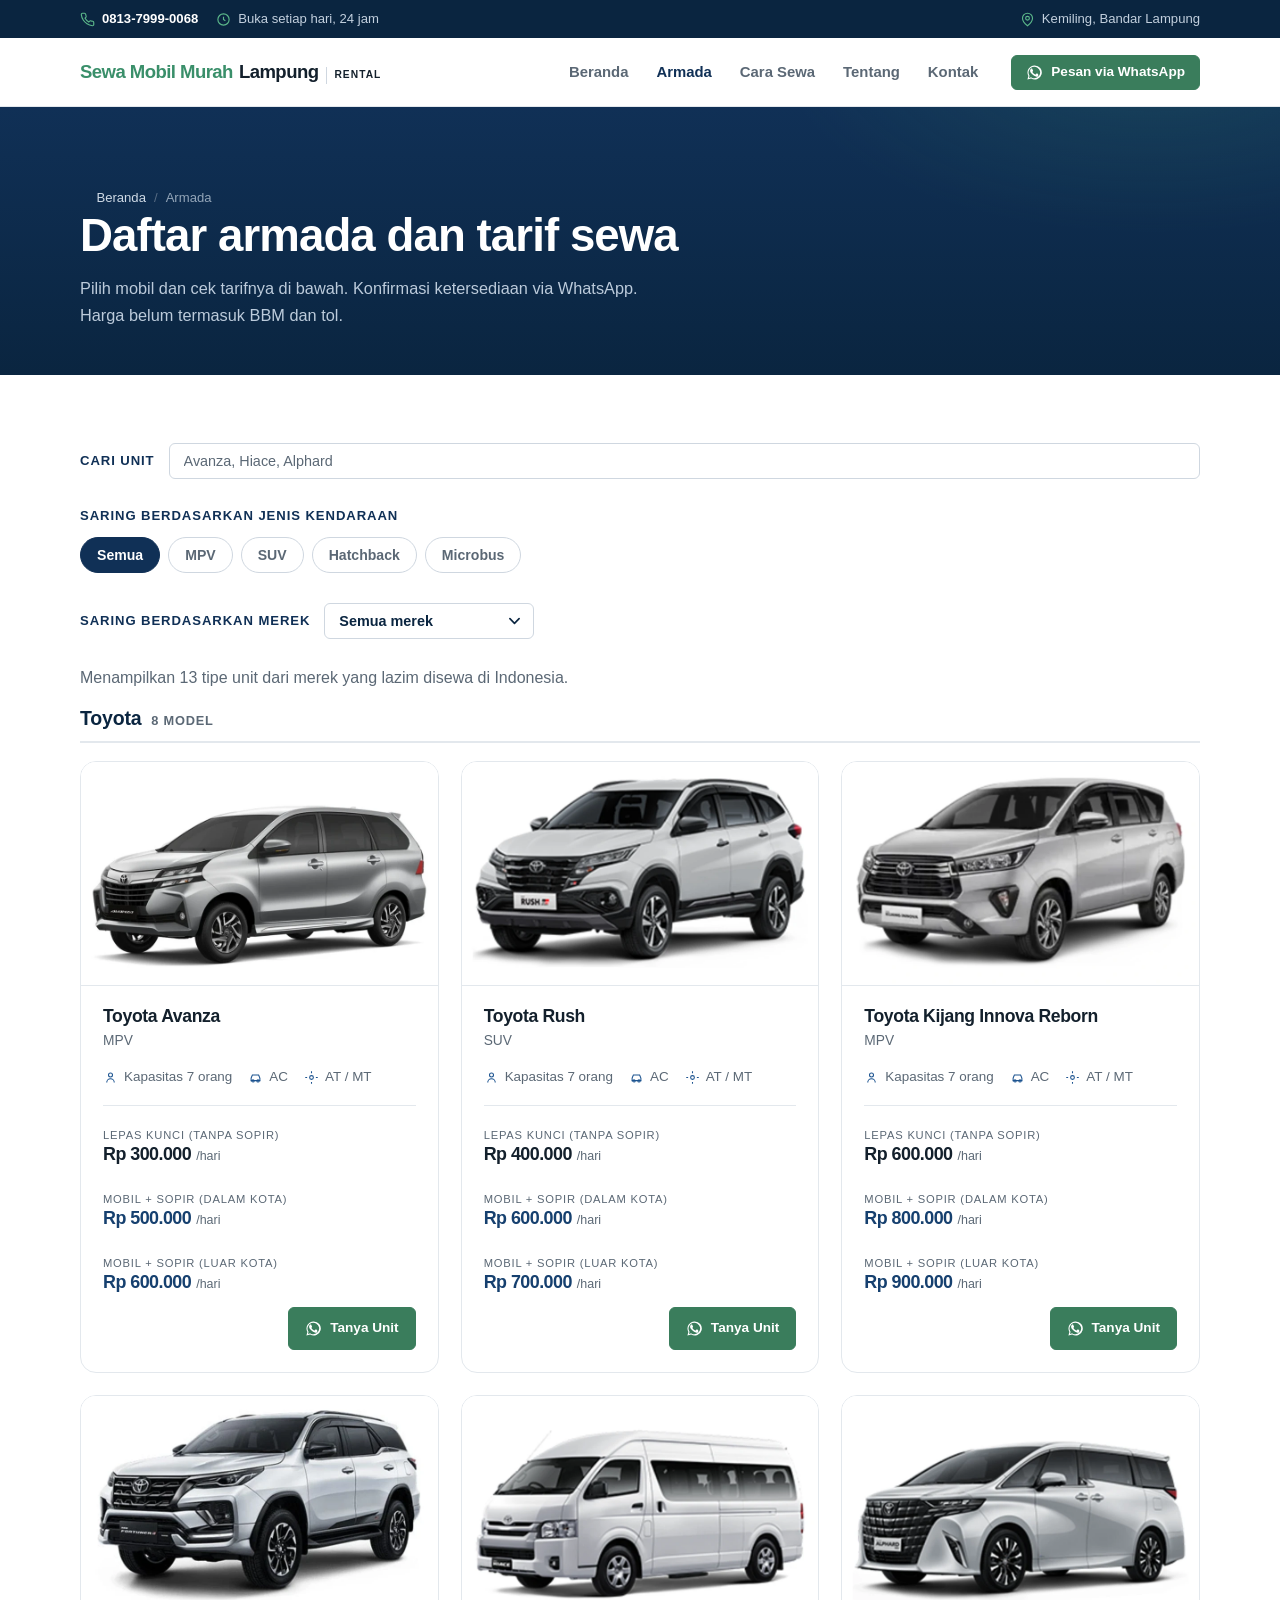
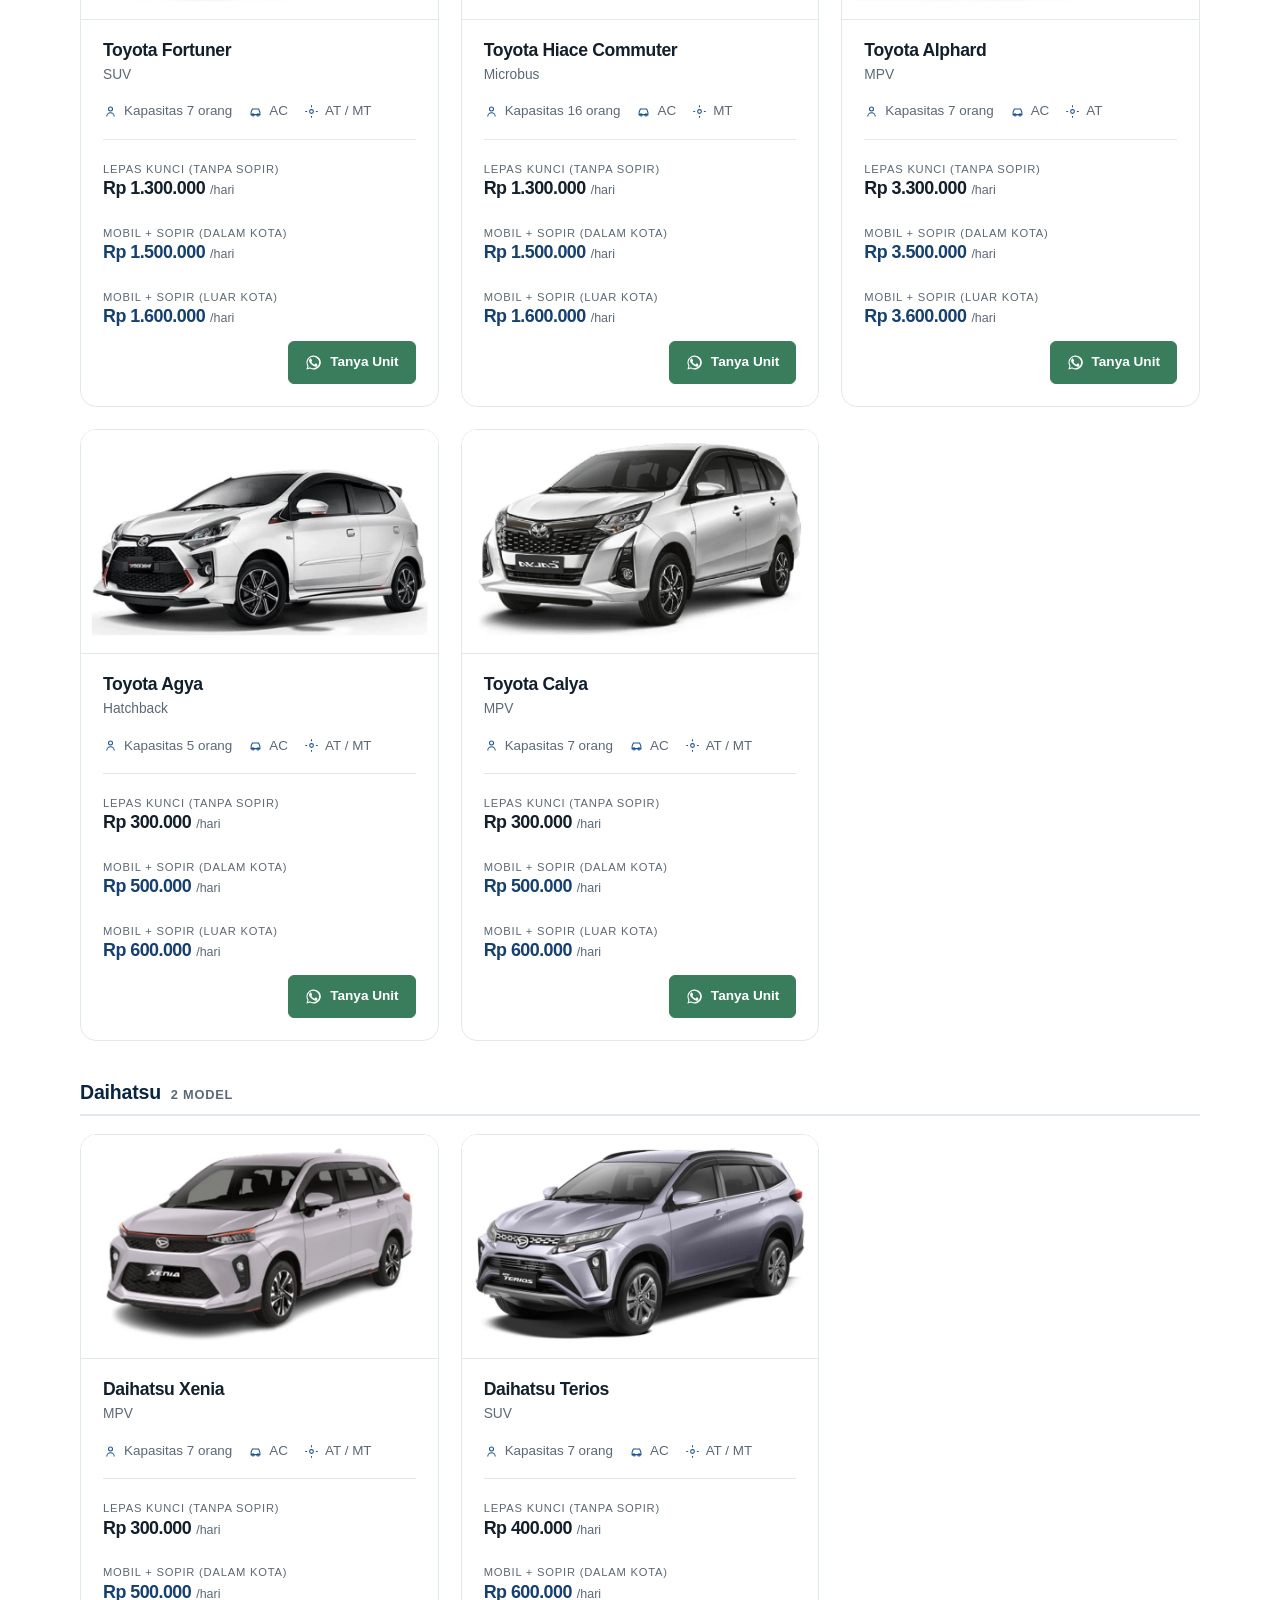
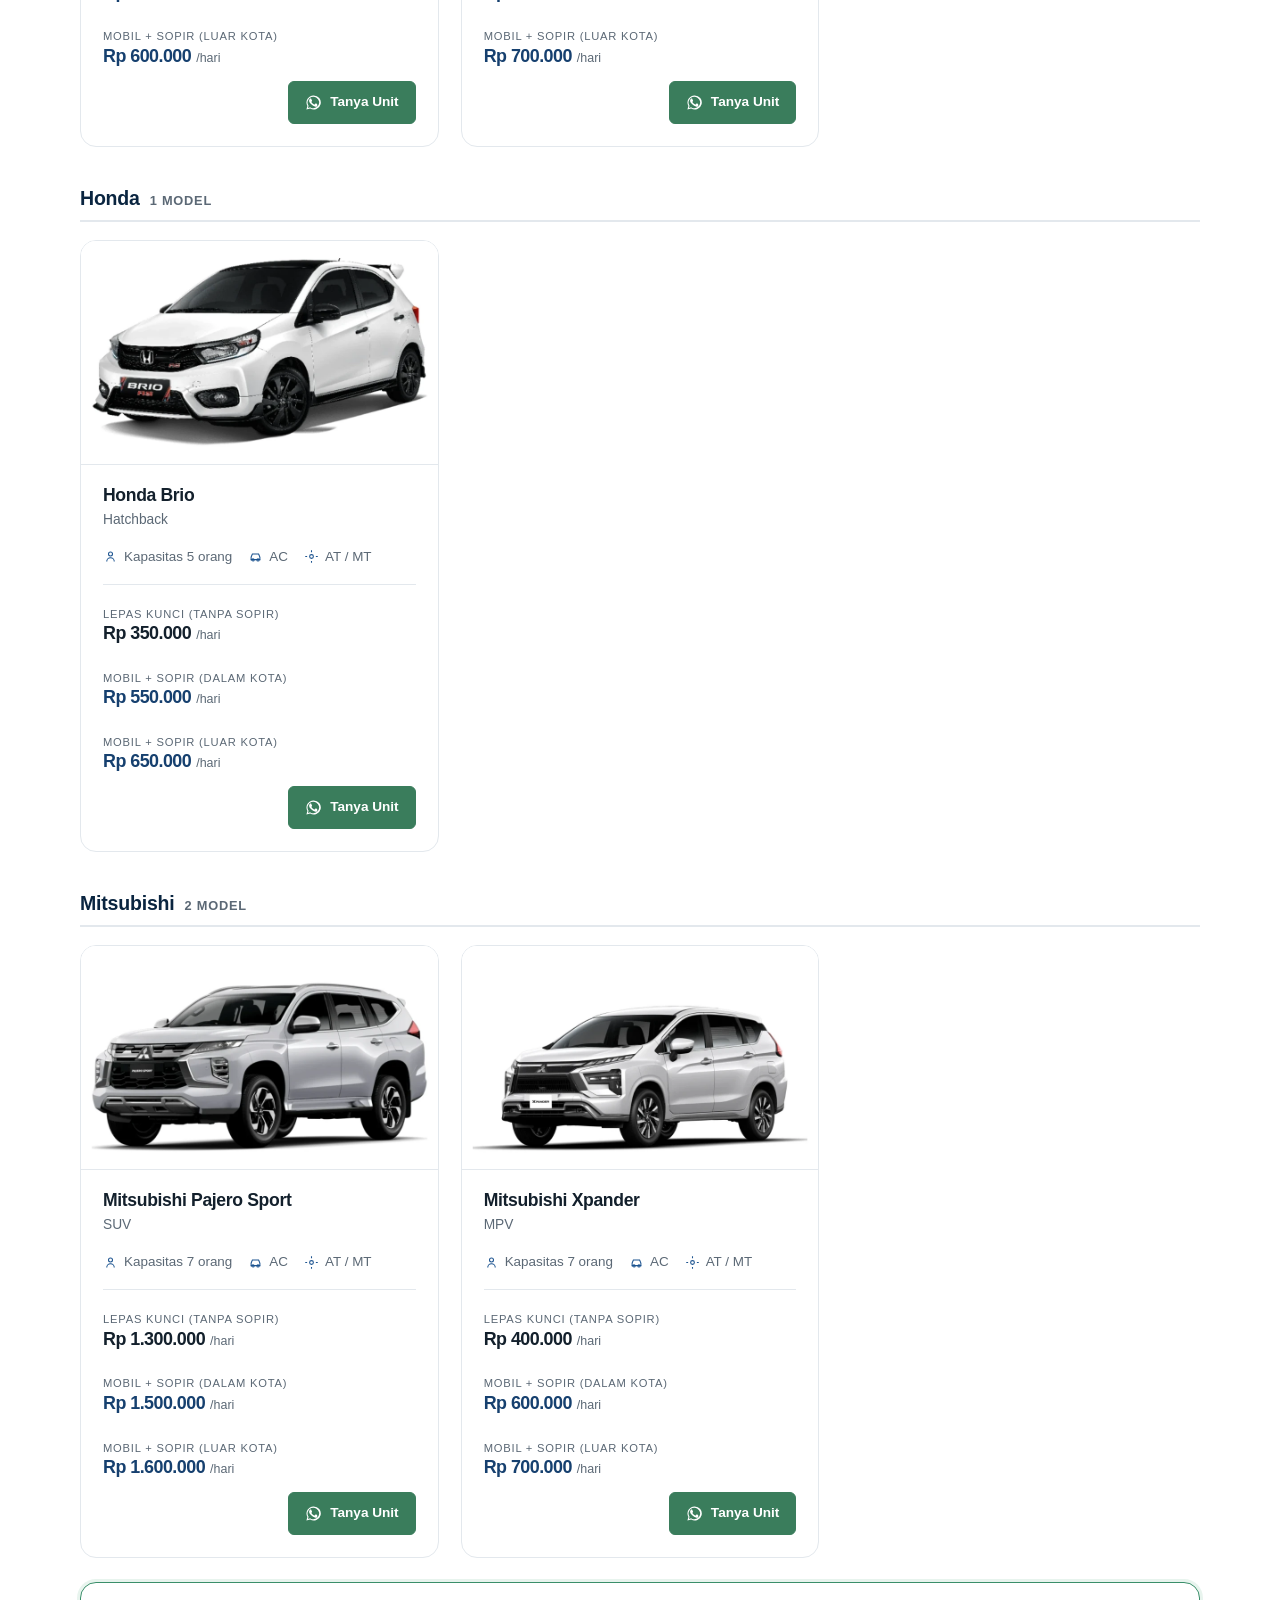
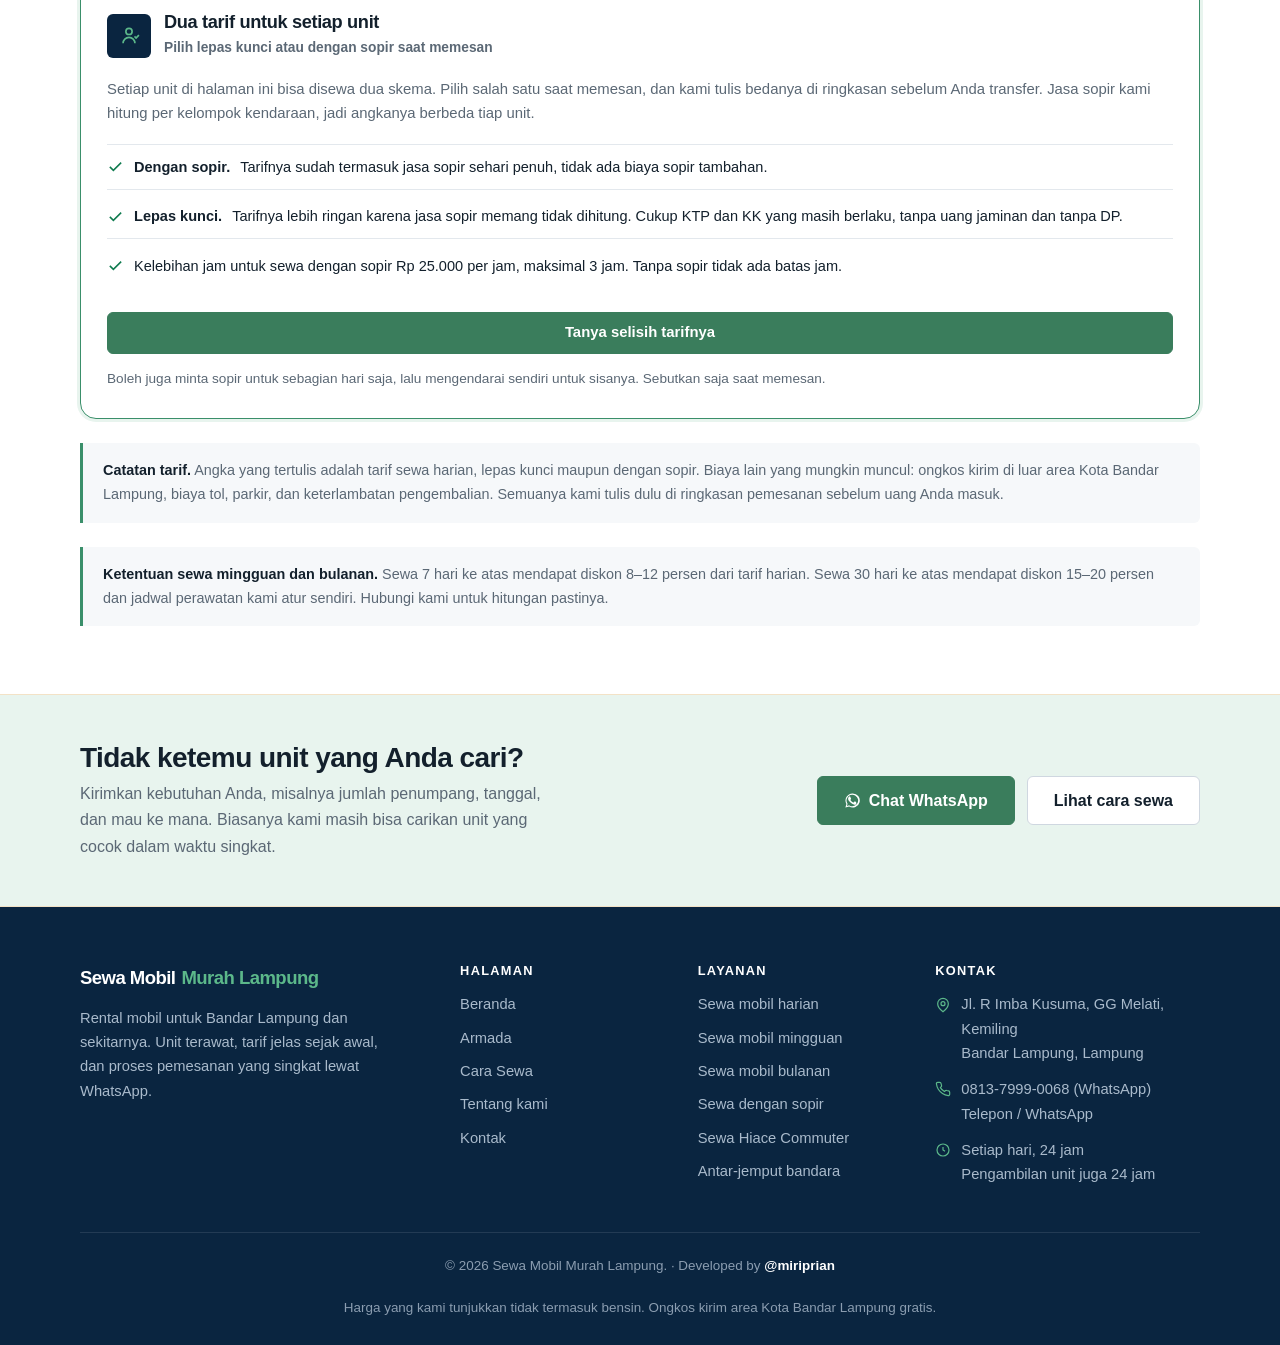
==== armada.html @ 91c4b27e "Initial commit: Sewa Mobil Murah Lampung static site" ====
<!doctype html>
<html lang="id">
<head>
<meta charset="utf-8">
<meta name="viewport" content="width=device-width, initial-scale=1">
<title>Daftar Armada dan Tarif Sewa — Sewa Mobil Murah Lampung</title>
<meta name="description" content="13 model armada sewa mobil di Bandar Lampung: MPV, SUV, hatchback, dan Hiace Commuter dari Toyota, Daihatsu, Honda, dan Mitsubishi. Dengan atau tanpa sopir.">
<link rel="canonical" href="https://sewamobilmurahlampung.com/armada">
<meta name="robots" content="index, follow">
<meta name="theme-color" content="#0a2540">
<meta property="og:type" content="website">
<meta property="og:locale" content="id_ID">
<meta property="og:site_name" content="Sewa Mobil Murah Lampung">
<meta property="og:title" content="Daftar Armada dan Tarif Sewa — Sewa Mobil Murah Lampung">
<meta property="og:description" content="13 model armada. Lepas kunci mulai Rp 300.000; mobil + sopir dalam kota Rp 500.000, luar kota Rp 600.000. Belum termasuk BBM dan tol.">
<meta property="og:url" content="https://sewamobilmurahlampung.com/armada">
<link rel="preload" href="/assets/css/style.css" as="style"><link rel="stylesheet" href="/assets/css/style.css?v=20261027-brand-color2">
<script src="/assets/js/main.js?v=20261027-scroll-anim" defer></script>
</head>
<body data-wa="6281379990068">

<a class="skip-link" href="#utama">Lompat ke konten utama</a>

<div class="topbar">
  <div class="wrap topbar__in">
    <div class="topbar__group">
      <span class="topbar__item">
        <svg viewBox="0 0 24 24" aria-hidden="true"><path d="M22 16.9v3a2 2 0 0 1-2.2 2 19.8 19.8 0 0 1-8.6-3.1 19.5 19.5 0 0 1-6-6A19.8 19.8 0 0 1 2.1 4.2 2 2 0 0 1 4.1 2h3a2 2 0 0 1 2 1.7c.1 1 .4 1.9.7 2.8a2 2 0 0 1-.5 2.1L8.1 9.9a16 16 0 0 0 6 6l1.3-1.3a2 2 0 0 1 2.1-.4c.9.3 1.8.6 2.8.7a2 2 0 0 1 1.7 2z"/></svg>
        <a href="https://wa.me/6281379990068?text=Halo%2C%20mau%20tanya%20sewa%20mobil%20di%20Lampung." target="_blank" rel="noopener">0813-7999-0068</a>
      </span>
      <span class="topbar__item topbar__item--jam">
        <svg viewBox="0 0 24 24" aria-hidden="true"><circle cx="12" cy="12" r="9"/><path d="M12 7.5V12l3 2"/></svg>
        Buka setiap hari, 24 jam
      </span>
    </div>
    <div class="topbar__group">
      <span class="topbar__item topbar__item--lokasi">
        <svg viewBox="0 0 24 24" aria-hidden="true"><path d="M20 10c0 6-8 12-8 12s-8-6-8-12a8 8 0 1 1 16 0z"/><circle cx="12" cy="10" r="3"/></svg>
        Kemiling, Bandar Lampung
      </span>
    </div>
  </div>
</div>

<header class="header">
  <div class="wrap header__in">
    <a class="brand" href="/"><span class="brand__green">Sewa Mobil Murah</span> <span class="brand__black">Lampung</span><span class="brand__tag">Rental</span></a>

    <nav class="nav" id="site-nav" aria-label="Navigasi utama">
      <ul>
        <li><a href="/">Beranda</a></li>
        <li><a href="/armada" aria-current="page">Armada</a></li>
        <li><a href="/cara-sewa">Cara Sewa</a></li>
        <li><a href="/tentang">Tentang</a></li>
        <li><a href="/kontak">Kontak</a></li>
      </ul>
    </nav>

    <a class="btn btn--primary btn--sm header__cta" href="https://wa.me/6281379990068?text=Halo%2C%20saya%20mau%20tanya%20sewa%20mobil%20di%20Bandar%20Lampung." target="_blank" rel="noopener"><svg viewBox="0 0 24 24" aria-hidden="true" class="is-fill"><path d="M17.5 14.4c-.3-.2-1.8-.9-2.1-1-.3-.1-.5-.2-.7.1s-.8 1-1 1.2c-.2.2-.4.2-.7.1-1.7-.8-2.9-1.5-4-3.4-.3-.5.3-.5.9-1.6.1-.2.1-.3 0-.5l-1-2.3c-.2-.6-.5-.5-.7-.5h-.6c-.2 0-.5.1-.8.4-.3.3-1 1-1 2.5s1.1 2.9 1.2 3.1c.1.2 2.1 3.2 5.1 4.5 2 1 2.8 1.1 3.8 1 .6 0 1.2-.5 1.4-1 .2-.5.2-1 .1-1-.1-.1-.3-.2-.6-.3z"/><path d="M12 2a10 10 0 0 0-8.6 15L2 22l5.2-1.4A10 10 0 1 0 12 2zm0 18.2a8.2 8.2 0 0 1-4.4-1.2l-.3-.2-3.1.8.8-3-.2-.3A8.2 8.2 0 1 1 12 20.2z"/></svg><span>Pesan via WhatsApp</span></a>

    <button class="nav-toggle" type="button" aria-expanded="false" aria-controls="site-nav" aria-label="Buka menu navigasi">
      <svg class="icon-menu" viewBox="0 0 24 24" aria-hidden="true"><path d="M4 7h16M4 12h16M4 17h16"/></svg>
      <svg class="icon-close" viewBox="0 0 24 24" aria-hidden="true"><path d="M6 6l12 12M18 6L6 18"/></svg>
    </button>
  </div>
</header>

<main id="utama">

  <section class="pagehead">
    <div class="wrap">
      <ol class="breadcrumb">
        <li><a href="/">Beranda</a></li>
        <li aria-current="page">Armada</li>
      </ol>
      <h1>Daftar armada dan tarif sewa</h1>
      <p>Pilih mobil dan cek tarifnya di bawah. Konfirmasi ketersediaan via WhatsApp. Harga belum termasuk BBM dan tol.</p>
    </div>
  </section>

  <section class="section">
    <div class="wrap">

      <div class="filter-search">
        <label class="filter-label" for="f-cari">Cari unit</label>
        <input type="search" id="f-cari" data-filter-cari placeholder="Avanza, Hiace, Alphard" autocomplete="off">
      </div>

      <p class="filter-label">Saring berdasarkan jenis kendaraan</p>
      <div class="filter" data-filter-bar role="group" aria-label="Saring armada berdasarkan jenis kendaraan">
        <button type="button" data-filter="semua" aria-pressed="true">Semua</button>
        <button type="button" data-filter="mpv" aria-pressed="false">MPV</button>
        <button type="button" data-filter="suv" aria-pressed="false">SUV</button>
        <button type="button" data-filter="hatch" aria-pressed="false">Hatchback</button>
        <button type="button" data-filter="microbus" aria-pressed="false">Microbus</button>
      </div>
      <div class="filter-brand">
        <label class="filter-label" for="f-merk">Saring berdasarkan merek</label>
        <select id="f-merk" data-filter-merk>
            <option value="semua" selected>Semua merek</option>
            <option value="toyota">Toyota</option>
            <option value="daihatsu">Daihatsu</option>
            <option value="honda">Honda</option>
            <option value="mitsubishi">Mitsubishi</option>
        </select>
      </div>
      <p class="muted" data-filter-count aria-live="polite"></p>
      <div class="fleet">
      <section class="fleet-brand" data-merk-group="toyota">
        <h2 class="fleet-brand__title">Toyota<span>8 model</span></h2>
        <div class="grid-3">
          <article class="car" data-kategori="mpv" data-merk="toyota">
            <div class="car__media">
              <img src="/assets/img/cars/official/normalized/toyota-avanza-zoom.webp" width="800" height="500" alt="Toyota Avanza" loading="lazy" decoding="async">
            </div>
            <div class="car__body">
              <h3 class="car__name">Toyota Avanza</h3>
              <p class="car__series">MPV</p>
              <ul class="car__spec">
                <li><svg viewBox="0 0 24 24" aria-hidden="true"><circle cx="12" cy="8" r="3.2"/><path d="M6 20a6 6 0 0 1 12 0"/></svg> Kapasitas 7 orang</li>
                <li><svg viewBox="0 0 24 24" aria-hidden="true"><path d="M4 17h16M5 17v-4l2-5h10l2 5v4"/><circle cx="8" cy="17.5" r="1.8"/><circle cx="16" cy="17.5" r="1.8"/></svg> AC</li>
                <li><svg viewBox="0 0 24 24" aria-hidden="true"><circle cx="12" cy="12" r="3"/><path d="M12 2v3M12 19v3M2 12h3M19 12h3"/></svg> AT / MT</li>
              </ul>
              <div class="car__foot">
                <div class="car__price">
                  <p class="car__rate"><small>Lepas Kunci (Tanpa Sopir)</small><strong>Rp 300.000</strong><span>/hari</span></p>
                  <p class="car__rate car__rate--sopir"><small>Mobil + sopir (dalam kota)</small><strong>Rp 500.000</strong><span>/hari</span></p>
                  <p class="car__rate car__rate--sopir"><small>Mobil + sopir (luar kota)</small><strong>Rp 600.000</strong><span>/hari</span></p>
                </div>
                <div class="car__actions">
                  <a class="btn btn--sm btn--ghost car__wa" href="https://wa.me/6281379990068?text=Halo%2C%20mau%20sewa%20Toyota%20Avanza.%20Tolong%20cek%20ketersediaan%20dan%20harga%20terbaru." target="_blank" rel="noopener" aria-label="Tanya Unit Toyota Avanza via WhatsApp"><svg viewBox="0 0 24 24" aria-hidden="true" class="is-fill"><path d="M17.5 14.4c-.3-.2-1.8-.9-2.1-1-.3-.1-.5-.2-.7.1s-.8 1-1 1.2c-.2.2-.4.2-.7.1-1.7-.8-2.9-1.5-4-3.4-.3-.5.3-.5.9-1.6.1-.2.1-.3 0-.5l-1-2.3c-.2-.6-.5-.5-.7-.5h-.6c-.2 0-.5.1-.8.4-.3.3-1 1-1 2.5s1.1 2.9 1.2 3.1c.1.2 2.1 3.2 5.1 4.5 2 1 2.8 1.1 3.8 1 .6 0 1.2-.5 1.4-1 .2-.5.2-1 .1-1-.1-.1-.3-.2-.6-.3z"/><path d="M12 2a10 10 0 0 0-8.6 15L2 22l5.2-1.4A10 10 0 1 0 12 2zm0 18.2a8.2 8.2 0 0 1-4.4-1.2l-.3-.2-3.1.8.8-3-.2-.3A8.2 8.2 0 1 1 12 20.2z"/></svg><span>Tanya Unit</span></a>
                </div>
              </div>
            </div>
          </article>
          <article class="car" data-kategori="suv" data-merk="toyota">
            <div class="car__media">
              <img src="/assets/img/cars/official/normalized/toyota-rush-zoom.webp" width="800" height="500" alt="Toyota Rush" loading="lazy" decoding="async">
            </div>
            <div class="car__body">
              <h3 class="car__name">Toyota Rush</h3>
              <p class="car__series">SUV</p>
              <ul class="car__spec">
                <li><svg viewBox="0 0 24 24" aria-hidden="true"><circle cx="12" cy="8" r="3.2"/><path d="M6 20a6 6 0 0 1 12 0"/></svg> Kapasitas 7 orang</li>
                <li><svg viewBox="0 0 24 24" aria-hidden="true"><path d="M4 17h16M5 17v-4l2-5h10l2 5v4"/><circle cx="8" cy="17.5" r="1.8"/><circle cx="16" cy="17.5" r="1.8"/></svg> AC</li>
                <li><svg viewBox="0 0 24 24" aria-hidden="true"><circle cx="12" cy="12" r="3"/><path d="M12 2v3M12 19v3M2 12h3M19 12h3"/></svg> AT / MT</li>
              </ul>
              <div class="car__foot">
                <div class="car__price">
                  <p class="car__rate"><small>Lepas Kunci (Tanpa Sopir)</small><strong>Rp 400.000</strong><span>/hari</span></p>
                  <p class="car__rate car__rate--sopir"><small>Mobil + sopir (dalam kota)</small><strong>Rp 600.000</strong><span>/hari</span></p>
                  <p class="car__rate car__rate--sopir"><small>Mobil + sopir (luar kota)</small><strong>Rp 700.000</strong><span>/hari</span></p>
                </div>
                <div class="car__actions">
                  <a class="btn btn--sm btn--ghost car__wa" href="https://wa.me/6281379990068?text=Halo%2C%20mau%20sewa%20Toyota%20Rush.%20Tolong%20cek%20ketersediaan%20dan%20harga%20terbaru." target="_blank" rel="noopener" aria-label="Tanya Unit Toyota Rush via WhatsApp"><svg viewBox="0 0 24 24" aria-hidden="true" class="is-fill"><path d="M17.5 14.4c-.3-.2-1.8-.9-2.1-1-.3-.1-.5-.2-.7.1s-.8 1-1 1.2c-.2.2-.4.2-.7.1-1.7-.8-2.9-1.5-4-3.4-.3-.5.3-.5.9-1.6.1-.2.1-.3 0-.5l-1-2.3c-.2-.6-.5-.5-.7-.5h-.6c-.2 0-.5.1-.8.4-.3.3-1 1-1 2.5s1.1 2.9 1.2 3.1c.1.2 2.1 3.2 5.1 4.5 2 1 2.8 1.1 3.8 1 .6 0 1.2-.5 1.4-1 .2-.5.2-1 .1-1-.1-.1-.3-.2-.6-.3z"/><path d="M12 2a10 10 0 0 0-8.6 15L2 22l5.2-1.4A10 10 0 1 0 12 2zm0 18.2a8.2 8.2 0 0 1-4.4-1.2l-.3-.2-3.1.8.8-3-.2-.3A8.2 8.2 0 1 1 12 20.2z"/></svg><span>Tanya Unit</span></a>
                </div>
              </div>
            </div>
          </article>
          <article class="car" data-kategori="mpv" data-merk="toyota">
            <div class="car__media">
              <img src="/assets/img/cars/official/normalized/toyota-kijang-innova-reborn-zoom.webp" width="800" height="500" alt="Toyota Kijang Innova Reborn" loading="lazy" decoding="async">
            </div>
            <div class="car__body">
              <h3 class="car__name">Toyota Kijang Innova Reborn</h3>
              <p class="car__series">MPV</p>
              <ul class="car__spec">
                <li><svg viewBox="0 0 24 24" aria-hidden="true"><circle cx="12" cy="8" r="3.2"/><path d="M6 20a6 6 0 0 1 12 0"/></svg> Kapasitas 7 orang</li>
                <li><svg viewBox="0 0 24 24" aria-hidden="true"><path d="M4 17h16M5 17v-4l2-5h10l2 5v4"/><circle cx="8" cy="17.5" r="1.8"/><circle cx="16" cy="17.5" r="1.8"/></svg> AC</li>
                <li><svg viewBox="0 0 24 24" aria-hidden="true"><circle cx="12" cy="12" r="3"/><path d="M12 2v3M12 19v3M2 12h3M19 12h3"/></svg> AT / MT</li>
              </ul>
              <div class="car__foot">
                <div class="car__price">
                  <p class="car__rate"><small>Lepas Kunci (Tanpa Sopir)</small><strong>Rp 600.000</strong><span>/hari</span></p>
                  <p class="car__rate car__rate--sopir"><small>Mobil + sopir (dalam kota)</small><strong>Rp 800.000</strong><span>/hari</span></p>
                  <p class="car__rate car__rate--sopir"><small>Mobil + sopir (luar kota)</small><strong>Rp 900.000</strong><span>/hari</span></p>
                </div>
                <div class="car__actions">
                  <a class="btn btn--sm btn--ghost car__wa" href="https://wa.me/6281379990068?text=Halo%2C%20mau%20sewa%20Toyota%20Kijang%20Innova%20Reborn.%20Tolong%20cek%20ketersediaan%20dan%20harga%20terbaru." target="_blank" rel="noopener" aria-label="Tanya Unit Toyota Kijang Innova Reborn via WhatsApp"><svg viewBox="0 0 24 24" aria-hidden="true" class="is-fill"><path d="M17.5 14.4c-.3-.2-1.8-.9-2.1-1-.3-.1-.5-.2-.7.1s-.8 1-1 1.2c-.2.2-.4.2-.7.1-1.7-.8-2.9-1.5-4-3.4-.3-.5.3-.5.9-1.6.1-.2.1-.3 0-.5l-1-2.3c-.2-.6-.5-.5-.7-.5h-.6c-.2 0-.5.1-.8.4-.3.3-1 1-1 2.5s1.1 2.9 1.2 3.1c.1.2 2.1 3.2 5.1 4.5 2 1 2.8 1.1 3.8 1 .6 0 1.2-.5 1.4-1 .2-.5.2-1 .1-1-.1-.1-.3-.2-.6-.3z"/><path d="M12 2a10 10 0 0 0-8.6 15L2 22l5.2-1.4A10 10 0 1 0 12 2zm0 18.2a8.2 8.2 0 0 1-4.4-1.2l-.3-.2-3.1.8.8-3-.2-.3A8.2 8.2 0 1 1 12 20.2z"/></svg><span>Tanya Unit</span></a>
                </div>
              </div>
            </div>
          </article>
          <article class="car" data-kategori="suv" data-merk="toyota">
            <div class="car__media">
              <img src="/assets/img/cars/official/normalized/toyota-fortuner-zoom.webp" width="800" height="500" alt="Toyota Fortuner" loading="lazy" decoding="async">
            </div>
            <div class="car__body">
              <h3 class="car__name">Toyota Fortuner</h3>
              <p class="car__series">SUV</p>
              <ul class="car__spec">
                <li><svg viewBox="0 0 24 24" aria-hidden="true"><circle cx="12" cy="8" r="3.2"/><path d="M6 20a6 6 0 0 1 12 0"/></svg> Kapasitas 7 orang</li>
                <li><svg viewBox="0 0 24 24" aria-hidden="true"><path d="M4 17h16M5 17v-4l2-5h10l2 5v4"/><circle cx="8" cy="17.5" r="1.8"/><circle cx="16" cy="17.5" r="1.8"/></svg> AC</li>
                <li><svg viewBox="0 0 24 24" aria-hidden="true"><circle cx="12" cy="12" r="3"/><path d="M12 2v3M12 19v3M2 12h3M19 12h3"/></svg> AT / MT</li>
              </ul>
              <div class="car__foot">
                <div class="car__price">
                  <p class="car__rate"><small>Lepas Kunci (Tanpa Sopir)</small><strong>Rp 1.300.000</strong><span>/hari</span></p>
                  <p class="car__rate car__rate--sopir"><small>Mobil + sopir (dalam kota)</small><strong>Rp 1.500.000</strong><span>/hari</span></p>
                  <p class="car__rate car__rate--sopir"><small>Mobil + sopir (luar kota)</small><strong>Rp 1.600.000</strong><span>/hari</span></p>
                </div>
                <div class="car__actions">
                  <a class="btn btn--sm btn--ghost car__wa" href="https://wa.me/6281379990068?text=Halo%2C%20mau%20sewa%20Toyota%20Fortuner.%20Tolong%20cek%20ketersediaan%20dan%20harga%20terbaru." target="_blank" rel="noopener" aria-label="Tanya Unit Toyota Fortuner via WhatsApp"><svg viewBox="0 0 24 24" aria-hidden="true" class="is-fill"><path d="M17.5 14.4c-.3-.2-1.8-.9-2.1-1-.3-.1-.5-.2-.7.1s-.8 1-1 1.2c-.2.2-.4.2-.7.1-1.7-.8-2.9-1.5-4-3.4-.3-.5.3-.5.9-1.6.1-.2.1-.3 0-.5l-1-2.3c-.2-.6-.5-.5-.7-.5h-.6c-.2 0-.5.1-.8.4-.3.3-1 1-1 2.5s1.1 2.9 1.2 3.1c.1.2 2.1 3.2 5.1 4.5 2 1 2.8 1.1 3.8 1 .6 0 1.2-.5 1.4-1 .2-.5.2-1 .1-1-.1-.1-.3-.2-.6-.3z"/><path d="M12 2a10 10 0 0 0-8.6 15L2 22l5.2-1.4A10 10 0 1 0 12 2zm0 18.2a8.2 8.2 0 0 1-4.4-1.2l-.3-.2-3.1.8.8-3-.2-.3A8.2 8.2 0 1 1 12 20.2z"/></svg><span>Tanya Unit</span></a>
                </div>
              </div>
            </div>
          </article>
          <article class="car" data-kategori="microbus" data-merk="toyota">
            <div class="car__media">
              <img src="/assets/img/cars/official/normalized/toyota-hiace-commuter-zoom.webp" width="800" height="500" alt="Toyota Hiace Commuter" loading="lazy" decoding="async">
            </div>
            <div class="car__body">
              <h3 class="car__name">Toyota Hiace Commuter</h3>
              <p class="car__series">Microbus</p>
              <ul class="car__spec">
                <li><svg viewBox="0 0 24 24" aria-hidden="true"><circle cx="12" cy="8" r="3.2"/><path d="M6 20a6 6 0 0 1 12 0"/></svg> Kapasitas 16 orang</li>
                <li><svg viewBox="0 0 24 24" aria-hidden="true"><path d="M4 17h16M5 17v-4l2-5h10l2 5v4"/><circle cx="8" cy="17.5" r="1.8"/><circle cx="16" cy="17.5" r="1.8"/></svg> AC</li>
                <li><svg viewBox="0 0 24 24" aria-hidden="true"><circle cx="12" cy="12" r="3"/><path d="M12 2v3M12 19v3M2 12h3M19 12h3"/></svg> MT</li>
              </ul>
              <div class="car__foot">
                <div class="car__price">
                  <p class="car__rate"><small>Lepas Kunci (Tanpa Sopir)</small><strong>Rp 1.300.000</strong><span>/hari</span></p>
                  <p class="car__rate car__rate--sopir"><small>Mobil + sopir (dalam kota)</small><strong>Rp 1.500.000</strong><span>/hari</span></p>
                  <p class="car__rate car__rate--sopir"><small>Mobil + sopir (luar kota)</small><strong>Rp 1.600.000</strong><span>/hari</span></p>
                </div>
                <div class="car__actions">
                  <a class="btn btn--sm btn--ghost car__wa" href="https://wa.me/6281379990068?text=Halo%2C%20mau%20sewa%20Toyota%20Hiace%20Commuter.%20Tolong%20cek%20ketersediaan%20dan%20harga%20terbaru." target="_blank" rel="noopener" aria-label="Tanya Unit Toyota Hiace Commuter via WhatsApp"><svg viewBox="0 0 24 24" aria-hidden="true" class="is-fill"><path d="M17.5 14.4c-.3-.2-1.8-.9-2.1-1-.3-.1-.5-.2-.7.1s-.8 1-1 1.2c-.2.2-.4.2-.7.1-1.7-.8-2.9-1.5-4-3.4-.3-.5.3-.5.9-1.6.1-.2.1-.3 0-.5l-1-2.3c-.2-.6-.5-.5-.7-.5h-.6c-.2 0-.5.1-.8.4-.3.3-1 1-1 2.5s1.1 2.9 1.2 3.1c.1.2 2.1 3.2 5.1 4.5 2 1 2.8 1.1 3.8 1 .6 0 1.2-.5 1.4-1 .2-.5.2-1 .1-1-.1-.1-.3-.2-.6-.3z"/><path d="M12 2a10 10 0 0 0-8.6 15L2 22l5.2-1.4A10 10 0 1 0 12 2zm0 18.2a8.2 8.2 0 0 1-4.4-1.2l-.3-.2-3.1.8.8-3-.2-.3A8.2 8.2 0 1 1 12 20.2z"/></svg><span>Tanya Unit</span></a>
                </div>
              </div>
            </div>
          </article>
          <article class="car" data-kategori="mpv" data-merk="toyota">
            <div class="car__media">
              <img src="/assets/img/cars/official/normalized/toyota-alphard-zoom.webp" width="800" height="500" alt="Toyota Alphard" loading="lazy" decoding="async">
            </div>
            <div class="car__body">
              <h3 class="car__name">Toyota Alphard</h3>
              <p class="car__series">MPV</p>
              <ul class="car__spec">
                <li><svg viewBox="0 0 24 24" aria-hidden="true"><circle cx="12" cy="8" r="3.2"/><path d="M6 20a6 6 0 0 1 12 0"/></svg> Kapasitas 7 orang</li>
                <li><svg viewBox="0 0 24 24" aria-hidden="true"><path d="M4 17h16M5 17v-4l2-5h10l2 5v4"/><circle cx="8" cy="17.5" r="1.8"/><circle cx="16" cy="17.5" r="1.8"/></svg> AC</li>
                <li><svg viewBox="0 0 24 24" aria-hidden="true"><circle cx="12" cy="12" r="3"/><path d="M12 2v3M12 19v3M2 12h3M19 12h3"/></svg> AT</li>
              </ul>
              <div class="car__foot">
                <div class="car__price">
                  <p class="car__rate"><small>Lepas Kunci (Tanpa Sopir)</small><strong>Rp 3.300.000</strong><span>/hari</span></p>
                  <p class="car__rate car__rate--sopir"><small>Mobil + sopir (dalam kota)</small><strong>Rp 3.500.000</strong><span>/hari</span></p>
                  <p class="car__rate car__rate--sopir"><small>Mobil + sopir (luar kota)</small><strong>Rp 3.600.000</strong><span>/hari</span></p>
                </div>
                <div class="car__actions">
                  <a class="btn btn--sm btn--ghost car__wa" href="https://wa.me/6281379990068?text=Halo%2C%20mau%20sewa%20Toyota%20Alphard.%20Tolong%20cek%20ketersediaan%20dan%20harga%20terbaru." target="_blank" rel="noopener" aria-label="Tanya Unit Toyota Alphard via WhatsApp"><svg viewBox="0 0 24 24" aria-hidden="true" class="is-fill"><path d="M17.5 14.4c-.3-.2-1.8-.9-2.1-1-.3-.1-.5-.2-.7.1s-.8 1-1 1.2c-.2.2-.4.2-.7.1-1.7-.8-2.9-1.5-4-3.4-.3-.5.3-.5.9-1.6.1-.2.1-.3 0-.5l-1-2.3c-.2-.6-.5-.5-.7-.5h-.6c-.2 0-.5.1-.8.4-.3.3-1 1-1 2.5s1.1 2.9 1.2 3.1c.1.2 2.1 3.2 5.1 4.5 2 1 2.8 1.1 3.8 1 .6 0 1.2-.5 1.4-1 .2-.5.2-1 .1-1-.1-.1-.3-.2-.6-.3z"/><path d="M12 2a10 10 0 0 0-8.6 15L2 22l5.2-1.4A10 10 0 1 0 12 2zm0 18.2a8.2 8.2 0 0 1-4.4-1.2l-.3-.2-3.1.8.8-3-.2-.3A8.2 8.2 0 1 1 12 20.2z"/></svg><span>Tanya Unit</span></a>
                </div>
              </div>
            </div>
          </article>
          <article class="car" data-kategori="hatch" data-merk="toyota">
            <div class="car__media">
              <img src="/assets/img/cars/official/normalized/toyota-agya-zoom.webp" width="800" height="500" alt="Toyota Agya" loading="lazy" decoding="async">
            </div>
            <div class="car__body">
              <h3 class="car__name">Toyota Agya</h3>
              <p class="car__series">Hatchback</p>
              <ul class="car__spec">
                <li><svg viewBox="0 0 24 24" aria-hidden="true"><circle cx="12" cy="8" r="3.2"/><path d="M6 20a6 6 0 0 1 12 0"/></svg> Kapasitas 5 orang</li>
                <li><svg viewBox="0 0 24 24" aria-hidden="true"><path d="M4 17h16M5 17v-4l2-5h10l2 5v4"/><circle cx="8" cy="17.5" r="1.8"/><circle cx="16" cy="17.5" r="1.8"/></svg> AC</li>
                <li><svg viewBox="0 0 24 24" aria-hidden="true"><circle cx="12" cy="12" r="3"/><path d="M12 2v3M12 19v3M2 12h3M19 12h3"/></svg> AT / MT</li>
              </ul>
              <div class="car__foot">
                <div class="car__price">
                  <p class="car__rate"><small>Lepas Kunci (Tanpa Sopir)</small><strong>Rp 300.000</strong><span>/hari</span></p>
                  <p class="car__rate car__rate--sopir"><small>Mobil + sopir (dalam kota)</small><strong>Rp 500.000</strong><span>/hari</span></p>
                  <p class="car__rate car__rate--sopir"><small>Mobil + sopir (luar kota)</small><strong>Rp 600.000</strong><span>/hari</span></p>
                </div>
                <div class="car__actions">
                  <a class="btn btn--sm btn--ghost car__wa" href="https://wa.me/6281379990068?text=Halo%2C%20mau%20sewa%20Toyota%20Agya.%20Tolong%20cek%20ketersediaan%20dan%20harga%20terbaru." target="_blank" rel="noopener" aria-label="Tanya Unit Toyota Agya via WhatsApp"><svg viewBox="0 0 24 24" aria-hidden="true" class="is-fill"><path d="M17.5 14.4c-.3-.2-1.8-.9-2.1-1-.3-.1-.5-.2-.7.1s-.8 1-1 1.2c-.2.2-.4.2-.7.1-1.7-.8-2.9-1.5-4-3.4-.3-.5.3-.5.9-1.6.1-.2.1-.3 0-.5l-1-2.3c-.2-.6-.5-.5-.7-.5h-.6c-.2 0-.5.1-.8.4-.3.3-1 1-1 2.5s1.1 2.9 1.2 3.1c.1.2 2.1 3.2 5.1 4.5 2 1 2.8 1.1 3.8 1 .6 0 1.2-.5 1.4-1 .2-.5.2-1 .1-1-.1-.1-.3-.2-.6-.3z"/><path d="M12 2a10 10 0 0 0-8.6 15L2 22l5.2-1.4A10 10 0 1 0 12 2zm0 18.2a8.2 8.2 0 0 1-4.4-1.2l-.3-.2-3.1.8.8-3-.2-.3A8.2 8.2 0 1 1 12 20.2z"/></svg><span>Tanya Unit</span></a>
                </div>
              </div>
            </div>
          </article>
          <article class="car" data-kategori="mpv" data-merk="toyota">
            <div class="car__media">
              <img src="/assets/img/cars/official/normalized/toyota-calya-flip-zoom.webp" width="800" height="500" alt="Toyota Calya" loading="lazy" decoding="async">
            </div>
            <div class="car__body">
              <h3 class="car__name">Toyota Calya</h3>
              <p class="car__series">MPV</p>
              <ul class="car__spec">
                <li><svg viewBox="0 0 24 24" aria-hidden="true"><circle cx="12" cy="8" r="3.2"/><path d="M6 20a6 6 0 0 1 12 0"/></svg> Kapasitas 7 orang</li>
                <li><svg viewBox="0 0 24 24" aria-hidden="true"><path d="M4 17h16M5 17v-4l2-5h10l2 5v4"/><circle cx="8" cy="17.5" r="1.8"/><circle cx="16" cy="17.5" r="1.8"/></svg> AC</li>
                <li><svg viewBox="0 0 24 24" aria-hidden="true"><circle cx="12" cy="12" r="3"/><path d="M12 2v3M12 19v3M2 12h3M19 12h3"/></svg> AT / MT</li>
              </ul>
              <div class="car__foot">
                <div class="car__price">
                  <p class="car__rate"><small>Lepas Kunci (Tanpa Sopir)</small><strong>Rp 300.000</strong><span>/hari</span></p>
                  <p class="car__rate car__rate--sopir"><small>Mobil + sopir (dalam kota)</small><strong>Rp 500.000</strong><span>/hari</span></p>
                  <p class="car__rate car__rate--sopir"><small>Mobil + sopir (luar kota)</small><strong>Rp 600.000</strong><span>/hari</span></p>
                </div>
                <div class="car__actions">
                  <a class="btn btn--sm btn--ghost car__wa" href="https://wa.me/6281379990068?text=Halo%2C%20mau%20sewa%20Toyota%20Calya.%20Tolong%20cek%20ketersediaan%20dan%20harga%20terbaru." target="_blank" rel="noopener" aria-label="Tanya Unit Toyota Calya via WhatsApp"><svg viewBox="0 0 24 24" aria-hidden="true" class="is-fill"><path d="M17.5 14.4c-.3-.2-1.8-.9-2.1-1-.3-.1-.5-.2-.7.1s-.8 1-1 1.2c-.2.2-.4.2-.7.1-1.7-.8-2.9-1.5-4-3.4-.3-.5.3-.5.9-1.6.1-.2.1-.3 0-.5l-1-2.3c-.2-.6-.5-.5-.7-.5h-.6c-.2 0-.5.1-.8.4-.3.3-1 1-1 2.5s1.1 2.9 1.2 3.1c.1.2 2.1 3.2 5.1 4.5 2 1 2.8 1.1 3.8 1 .6 0 1.2-.5 1.4-1 .2-.5.2-1 .1-1-.1-.1-.3-.2-.6-.3z"/><path d="M12 2a10 10 0 0 0-8.6 15L2 22l5.2-1.4A10 10 0 1 0 12 2zm0 18.2a8.2 8.2 0 0 1-4.4-1.2l-.3-.2-3.1.8.8-3-.2-.3A8.2 8.2 0 1 1 12 20.2z"/></svg><span>Tanya Unit</span></a>
                </div>
              </div>
            </div>
          </article>
        </div>
      </section>
      <section class="fleet-brand" data-merk-group="daihatsu">
        <h2 class="fleet-brand__title">Daihatsu<span>2 model</span></h2>
        <div class="grid-3">
          <article class="car" data-kategori="mpv" data-merk="daihatsu">
            <div class="car__media">
              <img src="/assets/img/cars/official/normalized/daihatsu-xenia-zoom.webp" width="800" height="500" alt="Daihatsu Xenia" loading="lazy" decoding="async">
            </div>
            <div class="car__body">
              <h3 class="car__name">Daihatsu Xenia</h3>
              <p class="car__series">MPV</p>
              <ul class="car__spec">
                <li><svg viewBox="0 0 24 24" aria-hidden="true"><circle cx="12" cy="8" r="3.2"/><path d="M6 20a6 6 0 0 1 12 0"/></svg> Kapasitas 7 orang</li>
                <li><svg viewBox="0 0 24 24" aria-hidden="true"><path d="M4 17h16M5 17v-4l2-5h10l2 5v4"/><circle cx="8" cy="17.5" r="1.8"/><circle cx="16" cy="17.5" r="1.8"/></svg> AC</li>
                <li><svg viewBox="0 0 24 24" aria-hidden="true"><circle cx="12" cy="12" r="3"/><path d="M12 2v3M12 19v3M2 12h3M19 12h3"/></svg> AT / MT</li>
              </ul>
              <div class="car__foot">
                <div class="car__price">
                  <p class="car__rate"><small>Lepas Kunci (Tanpa Sopir)</small><strong>Rp 300.000</strong><span>/hari</span></p>
                  <p class="car__rate car__rate--sopir"><small>Mobil + sopir (dalam kota)</small><strong>Rp 500.000</strong><span>/hari</span></p>
                  <p class="car__rate car__rate--sopir"><small>Mobil + sopir (luar kota)</small><strong>Rp 600.000</strong><span>/hari</span></p>
                </div>
                <div class="car__actions">
                  <a class="btn btn--sm btn--ghost car__wa" href="https://wa.me/6281379990068?text=Halo%2C%20mau%20sewa%20Daihatsu%20Xenia.%20Tolong%20cek%20ketersediaan%20dan%20harga%20terbaru." target="_blank" rel="noopener" aria-label="Tanya Unit Daihatsu Xenia via WhatsApp"><svg viewBox="0 0 24 24" aria-hidden="true" class="is-fill"><path d="M17.5 14.4c-.3-.2-1.8-.9-2.1-1-.3-.1-.5-.2-.7.1s-.8 1-1 1.2c-.2.2-.4.2-.7.1-1.7-.8-2.9-1.5-4-3.4-.3-.5.3-.5.9-1.6.1-.2.1-.3 0-.5l-1-2.3c-.2-.6-.5-.5-.7-.5h-.6c-.2 0-.5.1-.8.4-.3.3-1 1-1 2.5s1.1 2.9 1.2 3.1c.1.2 2.1 3.2 5.1 4.5 2 1 2.8 1.1 3.8 1 .6 0 1.2-.5 1.4-1 .2-.5.2-1 .1-1-.1-.1-.3-.2-.6-.3z"/><path d="M12 2a10 10 0 0 0-8.6 15L2 22l5.2-1.4A10 10 0 1 0 12 2zm0 18.2a8.2 8.2 0 0 1-4.4-1.2l-.3-.2-3.1.8.8-3-.2-.3A8.2 8.2 0 1 1 12 20.2z"/></svg><span>Tanya Unit</span></a>
                </div>
              </div>
            </div>
          </article>
          <article class="car" data-kategori="suv" data-merk="daihatsu">
            <div class="car__media">
              <img src="/assets/img/cars/official/normalized/daihatsu-terios-zoom.webp" width="800" height="500" alt="Daihatsu Terios" loading="lazy" decoding="async">
            </div>
            <div class="car__body">
              <h3 class="car__name">Daihatsu Terios</h3>
              <p class="car__series">SUV</p>
              <ul class="car__spec">
                <li><svg viewBox="0 0 24 24" aria-hidden="true"><circle cx="12" cy="8" r="3.2"/><path d="M6 20a6 6 0 0 1 12 0"/></svg> Kapasitas 7 orang</li>
                <li><svg viewBox="0 0 24 24" aria-hidden="true"><path d="M4 17h16M5 17v-4l2-5h10l2 5v4"/><circle cx="8" cy="17.5" r="1.8"/><circle cx="16" cy="17.5" r="1.8"/></svg> AC</li>
                <li><svg viewBox="0 0 24 24" aria-hidden="true"><circle cx="12" cy="12" r="3"/><path d="M12 2v3M12 19v3M2 12h3M19 12h3"/></svg> AT / MT</li>
              </ul>
              <div class="car__foot">
                <div class="car__price">
                  <p class="car__rate"><small>Lepas Kunci (Tanpa Sopir)</small><strong>Rp 400.000</strong><span>/hari</span></p>
                  <p class="car__rate car__rate--sopir"><small>Mobil + sopir (dalam kota)</small><strong>Rp 600.000</strong><span>/hari</span></p>
                  <p class="car__rate car__rate--sopir"><small>Mobil + sopir (luar kota)</small><strong>Rp 700.000</strong><span>/hari</span></p>
                </div>
                <div class="car__actions">
                  <a class="btn btn--sm btn--ghost car__wa" href="https://wa.me/6281379990068?text=Halo%2C%20mau%20sewa%20Daihatsu%20Terios.%20Tolong%20cek%20ketersediaan%20dan%20harga%20terbaru." target="_blank" rel="noopener" aria-label="Tanya Unit Daihatsu Terios via WhatsApp"><svg viewBox="0 0 24 24" aria-hidden="true" class="is-fill"><path d="M17.5 14.4c-.3-.2-1.8-.9-2.1-1-.3-.1-.5-.2-.7.1s-.8 1-1 1.2c-.2.2-.4.2-.7.1-1.7-.8-2.9-1.5-4-3.4-.3-.5.3-.5.9-1.6.1-.2.1-.3 0-.5l-1-2.3c-.2-.6-.5-.5-.7-.5h-.6c-.2 0-.5.1-.8.4-.3.3-1 1-1 2.5s1.1 2.9 1.2 3.1c.1.2 2.1 3.2 5.1 4.5 2 1 2.8 1.1 3.8 1 .6 0 1.2-.5 1.4-1 .2-.5.2-1 .1-1-.1-.1-.3-.2-.6-.3z"/><path d="M12 2a10 10 0 0 0-8.6 15L2 22l5.2-1.4A10 10 0 1 0 12 2zm0 18.2a8.2 8.2 0 0 1-4.4-1.2l-.3-.2-3.1.8.8-3-.2-.3A8.2 8.2 0 1 1 12 20.2z"/></svg><span>Tanya Unit</span></a>
                </div>
              </div>
            </div>
          </article>
        </div>
      </section>
      <section class="fleet-brand" data-merk-group="honda">
        <h2 class="fleet-brand__title">Honda<span>1 model</span></h2>
        <div class="grid-3">
          <article class="car" data-kategori="hatch" data-merk="honda">
            <div class="car__media">
              <img src="/assets/img/cars/official/normalized/honda-brio-zoom.webp" width="800" height="500" alt="Honda Brio" loading="lazy" decoding="async">
            </div>
            <div class="car__body">
              <h3 class="car__name">Honda Brio</h3>
              <p class="car__series">Hatchback</p>
              <ul class="car__spec">
                <li><svg viewBox="0 0 24 24" aria-hidden="true"><circle cx="12" cy="8" r="3.2"/><path d="M6 20a6 6 0 0 1 12 0"/></svg> Kapasitas 5 orang</li>
                <li><svg viewBox="0 0 24 24" aria-hidden="true"><path d="M4 17h16M5 17v-4l2-5h10l2 5v4"/><circle cx="8" cy="17.5" r="1.8"/><circle cx="16" cy="17.5" r="1.8"/></svg> AC</li>
                <li><svg viewBox="0 0 24 24" aria-hidden="true"><circle cx="12" cy="12" r="3"/><path d="M12 2v3M12 19v3M2 12h3M19 12h3"/></svg> AT / MT</li>
              </ul>
              <div class="car__foot">
                <div class="car__price">
                  <p class="car__rate"><small>Lepas Kunci (Tanpa Sopir)</small><strong>Rp 350.000</strong><span>/hari</span></p>
                  <p class="car__rate car__rate--sopir"><small>Mobil + sopir (dalam kota)</small><strong>Rp 550.000</strong><span>/hari</span></p>
                  <p class="car__rate car__rate--sopir"><small>Mobil + sopir (luar kota)</small><strong>Rp 650.000</strong><span>/hari</span></p>
                </div>
                <div class="car__actions">
                  <a class="btn btn--sm btn--ghost car__wa" href="https://wa.me/6281379990068?text=Halo%2C%20mau%20sewa%20Honda%20Brio.%20Tolong%20cek%20ketersediaan%20dan%20harga%20terbaru." target="_blank" rel="noopener" aria-label="Tanya Unit Honda Brio via WhatsApp"><svg viewBox="0 0 24 24" aria-hidden="true" class="is-fill"><path d="M17.5 14.4c-.3-.2-1.8-.9-2.1-1-.3-.1-.5-.2-.7.1s-.8 1-1 1.2c-.2.2-.4.2-.7.1-1.7-.8-2.9-1.5-4-3.4-.3-.5.3-.5.9-1.6.1-.2.1-.3 0-.5l-1-2.3c-.2-.6-.5-.5-.7-.5h-.6c-.2 0-.5.1-.8.4-.3.3-1 1-1 2.5s1.1 2.9 1.2 3.1c.1.2 2.1 3.2 5.1 4.5 2 1 2.8 1.1 3.8 1 .6 0 1.2-.5 1.4-1 .2-.5.2-1 .1-1-.1-.1-.3-.2-.6-.3z"/><path d="M12 2a10 10 0 0 0-8.6 15L2 22l5.2-1.4A10 10 0 1 0 12 2zm0 18.2a8.2 8.2 0 0 1-4.4-1.2l-.3-.2-3.1.8.8-3-.2-.3A8.2 8.2 0 1 1 12 20.2z"/></svg><span>Tanya Unit</span></a>
                </div>
              </div>
            </div>
          </article>
        </div>
      </section>
      <section class="fleet-brand" data-merk-group="mitsubishi">
        <h2 class="fleet-brand__title">Mitsubishi<span>2 model</span></h2>
        <div class="grid-3">
          <article class="car" data-kategori="suv" data-merk="mitsubishi">
            <div class="car__media">
              <img src="/assets/img/cars/official/normalized/mitsubishi-pajero-sport-zoom.webp" width="800" height="500" alt="Mitsubishi Pajero Sport" loading="lazy" decoding="async">
            </div>
            <div class="car__body">
              <h3 class="car__name">Mitsubishi Pajero Sport</h3>
              <p class="car__series">SUV</p>
              <ul class="car__spec">
                <li><svg viewBox="0 0 24 24" aria-hidden="true"><circle cx="12" cy="8" r="3.2"/><path d="M6 20a6 6 0 0 1 12 0"/></svg> Kapasitas 7 orang</li>
                <li><svg viewBox="0 0 24 24" aria-hidden="true"><path d="M4 17h16M5 17v-4l2-5h10l2 5v4"/><circle cx="8" cy="17.5" r="1.8"/><circle cx="16" cy="17.5" r="1.8"/></svg> AC</li>
                <li><svg viewBox="0 0 24 24" aria-hidden="true"><circle cx="12" cy="12" r="3"/><path d="M12 2v3M12 19v3M2 12h3M19 12h3"/></svg> AT / MT</li>
              </ul>
              <div class="car__foot">
                <div class="car__price">
                  <p class="car__rate"><small>Lepas Kunci (Tanpa Sopir)</small><strong>Rp 1.300.000</strong><span>/hari</span></p>
                  <p class="car__rate car__rate--sopir"><small>Mobil + sopir (dalam kota)</small><strong>Rp 1.500.000</strong><span>/hari</span></p>
                  <p class="car__rate car__rate--sopir"><small>Mobil + sopir (luar kota)</small><strong>Rp 1.600.000</strong><span>/hari</span></p>
                </div>
                <div class="car__actions">
                  <a class="btn btn--sm btn--ghost car__wa" href="https://wa.me/6281379990068?text=Halo%2C%20mau%20sewa%20Mitsubishi%20Pajero%20Sport.%20Tolong%20cek%20ketersediaan%20dan%20harga%20terbaru." target="_blank" rel="noopener" aria-label="Tanya Unit Mitsubishi Pajero Sport via WhatsApp"><svg viewBox="0 0 24 24" aria-hidden="true" class="is-fill"><path d="M17.5 14.4c-.3-.2-1.8-.9-2.1-1-.3-.1-.5-.2-.7.1s-.8 1-1 1.2c-.2.2-.4.2-.7.1-1.7-.8-2.9-1.5-4-3.4-.3-.5.3-.5.9-1.6.1-.2.1-.3 0-.5l-1-2.3c-.2-.6-.5-.5-.7-.5h-.6c-.2 0-.5.1-.8.4-.3.3-1 1-1 2.5s1.1 2.9 1.2 3.1c.1.2 2.1 3.2 5.1 4.5 2 1 2.8 1.1 3.8 1 .6 0 1.2-.5 1.4-1 .2-.5.2-1 .1-1-.1-.1-.3-.2-.6-.3z"/><path d="M12 2a10 10 0 0 0-8.6 15L2 22l5.2-1.4A10 10 0 1 0 12 2zm0 18.2a8.2 8.2 0 0 1-4.4-1.2l-.3-.2-3.1.8.8-3-.2-.3A8.2 8.2 0 1 1 12 20.2z"/></svg><span>Tanya Unit</span></a>
                </div>
              </div>
            </div>
          </article>
          <article class="car" data-kategori="mpv" data-merk="mitsubishi">
            <div class="car__media">
              <img src="/assets/img/cars/official/normalized/mitsubishi-xpander-zoom.webp" width="800" height="500" alt="Mitsubishi Xpander" loading="lazy" decoding="async">
            </div>
            <div class="car__body">
              <h3 class="car__name">Mitsubishi Xpander</h3>
              <p class="car__series">MPV</p>
              <ul class="car__spec">
                <li><svg viewBox="0 0 24 24" aria-hidden="true"><circle cx="12" cy="8" r="3.2"/><path d="M6 20a6 6 0 0 1 12 0"/></svg> Kapasitas 7 orang</li>
                <li><svg viewBox="0 0 24 24" aria-hidden="true"><path d="M4 17h16M5 17v-4l2-5h10l2 5v4"/><circle cx="8" cy="17.5" r="1.8"/><circle cx="16" cy="17.5" r="1.8"/></svg> AC</li>
                <li><svg viewBox="0 0 24 24" aria-hidden="true"><circle cx="12" cy="12" r="3"/><path d="M12 2v3M12 19v3M2 12h3M19 12h3"/></svg> AT / MT</li>
              </ul>
              <div class="car__foot">
                <div class="car__price">
                  <p class="car__rate"><small>Lepas Kunci (Tanpa Sopir)</small><strong>Rp 400.000</strong><span>/hari</span></p>
                  <p class="car__rate car__rate--sopir"><small>Mobil + sopir (dalam kota)</small><strong>Rp 600.000</strong><span>/hari</span></p>
                  <p class="car__rate car__rate--sopir"><small>Mobil + sopir (luar kota)</small><strong>Rp 700.000</strong><span>/hari</span></p>
                </div>
                <div class="car__actions">
                  <a class="btn btn--sm btn--ghost car__wa" href="https://wa.me/6281379990068?text=Halo%2C%20mau%20sewa%20Mitsubishi%20Xpander.%20Tolong%20cek%20ketersediaan%20dan%20harga%20terbaru." target="_blank" rel="noopener" aria-label="Tanya Unit Mitsubishi Xpander via WhatsApp"><svg viewBox="0 0 24 24" aria-hidden="true" class="is-fill"><path d="M17.5 14.4c-.3-.2-1.8-.9-2.1-1-.3-.1-.5-.2-.7.1s-.8 1-1 1.2c-.2.2-.4.2-.7.1-1.7-.8-2.9-1.5-4-3.4-.3-.5.3-.5.9-1.6.1-.2.1-.3 0-.5l-1-2.3c-.2-.6-.5-.5-.7-.5h-.6c-.2 0-.5.1-.8.4-.3.3-1 1-1 2.5s1.1 2.9 1.2 3.1c.1.2 2.1 3.2 5.1 4.5 2 1 2.8 1.1 3.8 1 .6 0 1.2-.5 1.4-1 .2-.5.2-1 .1-1-.1-.1-.3-.2-.6-.3z"/><path d="M12 2a10 10 0 0 0-8.6 15L2 22l5.2-1.4A10 10 0 1 0 12 2zm0 18.2a8.2 8.2 0 0 1-4.4-1.2l-.3-.2-3.1.8.8-3-.2-.3A8.2 8.2 0 1 1 12 20.2z"/></svg><span>Tanya Unit</span></a>
                </div>
              </div>
            </div>
          </article>
        </div>
      </section>
      </div>
      <p class="empty u-mt" data-filter-empty hidden>Belum ada unit yang cocok. Hubungi WhatsApp untuk mengecek ketersediaan 13 model armada kami.</p>

      <div class="choice choice--highlight u-mt">
        <div class="choice__head">
          <div class="choice__icon"><svg viewBox="0 0 24 24" aria-hidden="true"><circle cx="12" cy="7" r="3.4"/><path d="M5.5 20a6.5 6.5 0 0 1 13 0"/><path d="M18 12.5l1.7 1.7 3.1-3.1"/></svg></div>
          <div>
            <h3>Dua tarif untuk setiap unit</h3>
            <span class="choice__tag">Pilih lepas kunci atau dengan sopir saat memesan</span>
          </div>
        </div>
        <p>Setiap unit di halaman ini bisa disewa dua skema. Pilih salah satu saat memesan, dan kami tulis bedanya di ringkasan sebelum Anda transfer. Jasa sopir kami hitung per kelompok kendaraan, jadi angkanya berbeda tiap unit.</p>
        <ul class="choice__list">
          <li><svg viewBox="0 0 24 24" aria-hidden="true"><path d="M4 12.5l5 5L20 6.5"/></svg> <strong>Dengan sopir.</strong> Tarifnya sudah termasuk jasa sopir sehari penuh, tidak ada biaya sopir tambahan.</li>
          <li><svg viewBox="0 0 24 24" aria-hidden="true"><path d="M4 12.5l5 5L20 6.5"/></svg> <strong>Lepas kunci.</strong> Tarifnya lebih ringan karena jasa sopir memang tidak dihitung. Cukup KTP dan KK yang masih berlaku, tanpa uang jaminan dan tanpa DP.</li>
          <li><svg viewBox="0 0 24 24" aria-hidden="true"><path d="M4 12.5l5 5L20 6.5"/></svg> Kelebihan jam untuk sewa dengan sopir Rp 25.000 per jam, maksimal 3 jam. Tanpa sopir tidak ada batas jam.</li>
        </ul>
        <div class="choice__foot">
          <a class="btn btn--primary btn--block" href="https://wa.me/6281379990068?text=Halo%2C%20saya%20mau%20tahu%20selisih%20tarif%20sewa%20mobil%20dengan%20sopir%20atau%20tanpa%20sopir." target="_blank" rel="noopener">Tanya selisih tarifnya</a>
          <p class="choice__note">Boleh juga minta sopir untuk sebagian hari saja, lalu mengendarai sendiri untuk sisanya. Sebutkan saja saat memesan.</p>
        </div>
      </div>

      <div class="fleet-note u-mt">
        <p><strong>Catatan tarif.</strong> Angka yang tertulis adalah tarif sewa harian, lepas kunci maupun dengan sopir. Biaya lain yang mungkin muncul: ongkos kirim di luar area Kota Bandar Lampung, biaya tol, parkir, dan keterlambatan pengembalian. Semuanya kami tulis dulu di ringkasan pemesanan sebelum uang Anda masuk.</p>
      </div>

      <div class="fleet-note u-mt">
        <p><strong>Ketentuan sewa mingguan dan bulanan.</strong> Sewa 7 hari ke atas mendapat diskon 8&ndash;12 persen dari tarif harian. Sewa 30 hari ke atas mendapat diskon 15&ndash;20 persen dan jadwal perawatan kami atur sendiri. Hubungi kami untuk hitungan pastinya.</p>
      </div>

    </div>
  </section>

  <section class="cta">
    <div class="wrap cta__in">
      <div>
        <h2>Tidak ketemu unit yang Anda cari?</h2>
        <p>Kirimkan kebutuhan Anda, misalnya jumlah penumpang, tanggal, dan mau ke mana. Biasanya kami masih bisa carikan unit yang cocok dalam waktu singkat.</p>
      </div>
      <div class="cta__actions">
        <a class="btn btn--primary btn--lg" href="https://wa.me/6281379990068?text=Halo%2C%20saya%20mau%20tanya%20sewa%20mobil.%20Bisa%20bantu%20carikan%20unit%20yang%20cocok%3F" target="_blank" rel="noopener"><svg viewBox="0 0 24 24" aria-hidden="true" class="is-fill"><path d="M17.5 14.4c-.3-.2-1.8-.9-2.1-1-.3-.1-.5-.2-.7.1s-.8 1-1 1.2c-.2.2-.4.2-.7.1-1.7-.8-2.9-1.5-4-3.4-.3-.5.3-.5.9-1.6.1-.2.1-.3 0-.5l-1-2.3c-.2-.6-.5-.5-.7-.5h-.6c-.2 0-.5.1-.8.4-.3.3-1 1-1 2.5s1.1 2.9 1.2 3.1c.1.2 2.1 3.2 5.1 4.5 2 1 2.8 1.1 3.8 1 .6 0 1.2-.5 1.4-1 .2-.5.2-1 .1-1-.1-.1-.3-.2-.6-.3z"/><path d="M12 2a10 10 0 0 0-8.6 15L2 22l5.2-1.4A10 10 0 1 0 12 2zm0 18.2a8.2 8.2 0 0 1-4.4-1.2l-.3-.2-3.1.8.8-3-.2-.3A8.2 8.2 0 1 1 12 20.2z"/></svg><span>Chat WhatsApp</span></a>
        <a class="btn btn--ghost btn--lg" href="/cara-sewa">Lihat cara sewa</a>
      </div>
    </div>
  </section>

</main>

<footer class="footer">
  <div class="wrap">
    <div class="footer__cols">
      <div>
        <p class="brand footer__brand">Sewa Mobil <span>Murah Lampung</span></p>
        <p class="footer__about">Rental mobil untuk Bandar Lampung dan sekitarnya. Unit terawat, tarif jelas sejak awal, dan proses pemesanan yang singkat lewat WhatsApp.</p>
      </div>

      <nav aria-label="Halaman">
        <h2 class="footer__title">Halaman</h2>
        <ul>
          <li><a href="/">Beranda</a></li>
          <li><a href="/armada">Armada</a></li>
          <li><a href="/cara-sewa">Cara Sewa</a></li>
          <li><a href="/tentang">Tentang kami</a></li>
          <li><a href="/kontak">Kontak</a></li>
        </ul>
      </nav>

      <div>
        <h2 class="footer__title">Layanan</h2>
        <ul>
          <li>Sewa mobil harian</li>
          <li>Sewa mobil mingguan</li>
          <li>Sewa mobil bulanan</li>
          <li>Sewa dengan sopir</li>
          <li>Sewa Hiace Commuter</li>
          <li>Antar-jemput bandara</li>
        </ul>
      </div>

      <div>
        <h2 class="footer__title">Kontak</h2>
        <ul class="footer__contact">
          <li>
            <svg viewBox="0 0 24 24" aria-hidden="true"><path d="M20 10c0 6-8 12-8 12s-8-6-8-12a8 8 0 1 1 16 0z"/><circle cx="12" cy="10" r="3"/></svg>
            <span>Jl. R Imba Kusuma, GG Melati, Kemiling<br>Bandar Lampung, Lampung</span>
          </li>
          <li>
            <svg viewBox="0 0 24 24" aria-hidden="true"><path d="M22 16.9v3a2 2 0 0 1-2.2 2 19.8 19.8 0 0 1-8.6-3.1 19.5 19.5 0 0 1-6-6A19.8 19.8 0 0 1 2.1 4.2 2 2 0 0 1 4.1 2h3a2 2 0 0 1 2 1.7c.1 1 .4 1.9.7 2.8a2 2 0 0 1-.5 2.1L8.1 9.9a16 16 0 0 0 6 6l1.3-1.3a2 2 0 0 1 2.1-.4c.9.3 1.8.6 2.8.7a2 2 0 0 1 1.7 2z"/></svg>
            <span><a href="https://wa.me/6281379990068" target="_blank" rel="noopener">0813-7999-0068 (WhatsApp)</a><br><a href="tel:+6281379990068">Telepon / WhatsApp</a></span>
          </li>          <li>
            <svg viewBox="0 0 24 24" aria-hidden="true"><circle cx="12" cy="12" r="9"/><path d="M12 7.5V12l3 2"/></svg>
            <span>Setiap hari, 24 jam<br>Pengambilan unit juga 24 jam</span>
          </li>
        </ul>
      </div>
    </div>

    <div class="footer__bar">
      <p>&copy; <span data-year>2026</span> Sewa Mobil Murah Lampung. &middot; Developed by <a href="https://www.instagram.com/miriprian/" target="_blank" rel="noopener">@miriprian</a></p>
      <p>Harga yang kami tunjukkan tidak termasuk bensin. Ongkos kirim area Kota Bandar Lampung gratis.</p>
    </div>
  </div>
</footer>

<div class="drawer">
  <a class="btn btn--ghost" href="tel:+6281379990068">
    <svg viewBox="0 0 24 24" aria-hidden="true"><path d="M22 16.9v3a2 2 0 0 1-2.2 2 19.8 19.8 0 0 1-8.6-3.1 19.5 19.5 0 0 1-6-6A19.8 19.8 0 0 1 2.1 4.2 2 2 0 0 1 4.1 2h3a2 2 0 0 1 2 1.7c.1 1 .4 1.9.7 2.8a2 2 0 0 1-.5 2.1L8.1 9.9a16 16 0 0 0 6 6l1.3-1.3a2 2 0 0 1 2.1-.4c.9.3 1.8.6 2.8.7a2 2 0 0 1 1.7 2z"/></svg>
    Telepon
  </a>
  <a class="btn btn--primary" href="https://wa.me/6281379990068?text=Halo%2C%20saya%20mau%20sewa%20mobil%20di%20Bandar%20Lampung." target="_blank" rel="noopener">
    <svg viewBox="0 0 24 24" aria-hidden="true" class="is-fill"><path d="M17.5 14.4c-.3-.2-1.8-.9-2.1-1-.3-.1-.5-.2-.7.1s-.8 1-1 1.2c-.2.2-.4.2-.7.1-1.7-.8-2.9-1.5-4-3.4-.3-.5.3-.5.9-1.6.1-.2.1-.3 0-.5l-1-2.3c-.2-.6-.5-.5-.7-.5h-.6c-.2 0-.5.1-.8.4-.3.3-1 1-1 2.5s1.1 2.9 1.2 3.1c.1.2 2.1 3.2 5.1 4.5 2 1 2.8 1.1 3.8 1 .6 0 1.2-.5 1.4-1 .2-.5.2-1 .1-1-.1-.1-.3-.2-.6-.3z"/><path d="M12 2a10 10 0 0 0-8.6 15L2 22l5.2-1.4A10 10 0 1 0 12 2zm0 18.2a8.2 8.2 0 0 1-4.4-1.2l-.3-.2-3.1.8.8-3-.2-.3A8.2 8.2 0 1 1 12 20.2z"/></svg>
    WhatsApp
  </a>
</div>

</body>
</html>
---- assets/css/style.css ----
/* ==========================================================================
   Sewa Mobil Murah Lampung — stylesheet utama
   Struktur:
   1. Token desain      6. Tombol & label
   2. Reset & dasar     7. Hero & panel booking
   3. Layout            8. Section & kartu armada
   4. Header & navigasi 9. Langkah, area, testimoni, FAQ
   5. Mobile drawer    10. CTA, footer, sticky bar
                        11. Halaman dalam, form, peta, 404
                        12. Utilitas & motion
   ========================================================================== */

/* 1. Token desain ---------------------------------------------------------- */

:root {
  --navy-900: #0a2540;
  --navy-800: #103056;
  --navy-700: #16406f;
  --navy-600: #1d5490;

  --amber-600: #2d6a4f;
  --amber-500: #3a8f6a;
  --amber-400: #5cb88a;
  --amber-soft: #e8f4ee;

  --ink: #13202c;
  --muted: #5b6875;
  --line: #e3e8ed;
  --line-strong: #cfd7e0;
  --bg: #ffffff;
  --bg-alt: #f6f8fa;
  --bg-soft: #eef2f6;

  --ok-600: #0f7b4f;
  --ok-soft: #e8f6ef;

  --radius-sm: 6px;
  --radius: 10px;
  --radius-lg: 16px;

  --shadow-sm: 0 1px 2px rgba(16, 32, 48, .06);
  --shadow: 0 6px 18px rgba(16, 32, 48, .08);
  --shadow-lg: 0 18px 42px rgba(16, 32, 48, .12);

  --font: -apple-system, BlinkMacSystemFont, "Segoe UI", Roboto, "Helvetica Neue", Arial, "Noto Sans", sans-serif;

  --wrap: 1160px;
  --header-h: 68px;
}

/* 2. Reset & dasar --------------------------------------------------------- */

*,
*::before,
*::after { box-sizing: border-box; }

html {
  -webkit-text-size-adjust: 100%;
  scroll-behavior: smooth;
  scroll-padding-top: calc(var(--header-h) + 16px);
}

body {
  margin: 0;
  background: var(--bg);
  color: var(--ink);
  font-family: var(--font);
  font-size: 16px;
  line-height: 1.65;
  -webkit-font-smoothing: antialiased;
}

img,
svg { max-width: 100%; height: auto; display: block; }

/* Atribut hidden harus menang atas display dari class (.car, .grid, dll) */
[hidden] { display: none !important; }

a { color: var(--navy-700); text-decoration: none; }
a:hover { color: var(--amber-600); }

h1, h2, h3, h4 {
  margin: 0 0 .5em;
  line-height: 1.2;
  font-weight: 700;
  letter-spacing: -.02em;
  color: var(--ink);
}

h1 { font-size: clamp(1.8rem, 1.25rem + 2.4vw, 2.85rem); }
h2 { font-size: clamp(1.45rem, 1.15rem + 1.3vw, 2.05rem); }
h3 { font-size: 1.12rem; }

p { margin: 0 0 1em; }
p:last-child { margin-bottom: 0; }

ul, ol { margin: 0 0 1em; padding-left: 1.25em; }
li { margin-bottom: .3em; }

strong { font-weight: 650; color: var(--ink); }

:focus-visible {
  outline: 2px solid var(--amber-500);
  outline-offset: 2px;
}

.sr-only {
  position: absolute;
  width: 1px;
  height: 1px;
  padding: 0;
  margin: -1px;
  overflow: hidden;
  clip: rect(0, 0, 0, 0);
  white-space: nowrap;
  border: 0;
}

.skip-link {
  position: absolute;
  left: -9999px;
  top: 0;
  z-index: 900;
  padding: 12px 18px;
  background: var(--navy-900);
  color: #fff;
  border-radius: 0 0 var(--radius) 0;
}

.skip-link:focus { left: 0; color: #fff; }

/* 3. Layout ---------------------------------------------------------------- */

.wrap {
  width: 100%;
  max-width: var(--wrap);
  margin-inline: auto;
  padding-inline: 20px;
}

.section { padding: 68px 0; }
.section--alt { background: var(--bg-alt); }
.section--tight { padding: 52px 0; }

.section__head {
  max-width: 62ch;
  margin-bottom: 34px;
}

.section__head--center {
  max-width: 68ch;
  margin-inline: auto;
  text-align: center;
}

.section__head p {
  color: var(--muted);
  font-size: 1.02rem;
  margin-bottom: 0;
}

.eyebrow {
  display: inline-block;
  margin-bottom: 12px;
  font-size: .78rem;
  font-weight: 700;
  letter-spacing: .14em;
  text-transform: uppercase;
  color: var(--amber-600);
}

.lead {
  font-size: 1.06rem;
  color: var(--muted);
}

/* 4. Header & navigasi ----------------------------------------------------- */

.topbar {
  background: var(--navy-900);
  color: #c3d0de;
  font-size: .82rem;
}

.topbar__in {
  display: flex;
  align-items: center;
  justify-content: space-between;
  gap: 18px;
  min-height: 38px;
}

.topbar__group {
  display: flex;
  align-items: center;
  gap: 18px;
}

.topbar__item { display: inline-flex; align-items: center; gap: 7px; }
.topbar__item svg { width: 15px; height: 15px; fill: none; stroke: var(--amber-400); stroke-width: 1.8; flex-shrink: 0; }
.topbar a { color: #fff; font-weight: 600; }
.topbar a:hover { color: var(--amber-400); }

.header {
  position: sticky;
  top: 0;
  z-index: 300;
  background: rgba(255, 255, 255, .94);
  backdrop-filter: blur(10px);
  -webkit-backdrop-filter: blur(10px);
  border-bottom: 1px solid var(--line);
}

.header.is-stuck { box-shadow: var(--shadow-sm); }

.header__in {
  display: flex;
  align-items: center;
  gap: 20px;
  min-height: var(--header-h);
}

.brand {
  display: inline-flex;
  align-items: baseline;
  gap: 6px;
  font-size: 1.16rem;
  font-weight: 800;
  letter-spacing: -.03em;
  color: var(--ink);
  flex-shrink: 0;
}

.brand:hover { color: var(--ink); }
.header .brand:hover { color: var(--ink); }
.footer .brand:hover { color: #fff; }
.footer .brand:hover span { color: var(--amber-400); }
.brand__green { color: #3a8f6a; }
.brand__black { color: var(--ink); }
.brand__tag {
  font-size: .64rem;
  font-weight: 700;
  letter-spacing: .1em;
  text-transform: uppercase;
  color: var(--ink);
  border-left: 1px solid var(--line-strong);
  padding-left: 7px;
  margin-left: 2px;
}

.nav { margin-left: auto; }

.nav ul {
  display: flex;
  align-items: center;
  gap: 2px;
  list-style: none;
  margin: 0;
  padding: 0;
}

.nav li { margin: 0; }

.nav a {
  display: block;
  padding: 9px 13px;
  border-radius: var(--radius-sm);
  color: var(--muted);
  font-size: .93rem;
  font-weight: 550;
}

.nav a:hover { background: var(--bg-soft); color: var(--ink); }
.nav a[aria-current="page"] { color: var(--navy-800); font-weight: 700; }

.header .header__cta,
.header__cta { flex-shrink: 0; background: #3a7d5c !important; border-color: #3a7d5c !important; color: #fff !important; box-shadow: none; }
.header .header__cta:hover,
.header__cta:hover { background: #2f6849 !important; border-color: #2f6849 !important; color: #fff !important; }

/* CTA WhatsApp lain yang memakai btn--primary btn--block. */
a.btn--primary.btn--block[href*="wa.me"] {
  background: #3a7d5c !important;
  border-color: #3a7d5c !important;
  color: #fff !important;
  box-shadow: none;
}

a.btn--primary.btn--block[href*="wa.me"]:hover {
  background: #2f6849 !important;
  border-color: #2f6849 !important;
  color: #fff !important;
}

/* CTA WhatsApp besar (btn--primary btn--lg) ikut hijau. */
a.btn--primary.btn--lg[href*="wa.me"] {
  background: #3a7d5c !important;
  border-color: #3a7d5c !important;
  color: #fff !important;
  box-shadow: none;
}

a.btn--primary.btn--lg[href*="wa.me"]:hover {
  background: #2f6849 !important;
  border-color: #2f6849 !important;
  color: #fff !important;
}

.nav-toggle {
  display: none;
  width: 42px;
  height: 42px;
  padding: 0;
  margin-left: auto;
  background: var(--bg);
  border: 1px solid var(--line-strong);
  border-radius: var(--radius-sm);
  color: var(--ink);
  cursor: pointer;
}

.nav-toggle svg { width: 22px; height: 22px; margin: auto; fill: none; stroke: currentColor; stroke-width: 2; stroke-linecap: round; }
.nav-toggle .icon-close { display: none; }
.nav-toggle[aria-expanded="true"] .icon-close { display: block; }
.nav-toggle[aria-expanded="true"] .icon-menu { display: none; }

@media (max-width: 960px) {
  .nav-toggle { display: grid; place-items: center; }

  .nav {
    position: absolute;
    top: 100%;
    left: 0;
    right: 0;
    margin: 0;
    background: var(--bg);
    border-bottom: 1px solid var(--line);
    box-shadow: var(--shadow);
    padding: 12px 20px 20px;
    display: none;
  }

  .nav.is-open { display: block; }
  .nav ul { flex-direction: column; align-items: stretch; gap: 2px; }
  .nav a { padding: 12px 10px; font-size: 1rem; }

  .header .header__cta { display: none; }
}

@media (max-width: 720px) {
  .topbar__item--jam,
  .topbar__item--lokasi { display: none; }
}

@media (max-width: 420px) {
  .brand { font-size: 1.04rem; }
  .brand__tag { display: none; }
}

/* 5. Drawer kontak (mobile) ------------------------------------------------ */

.drawer {
  position: fixed;
  left: 0;
  right: 0;
  bottom: 0;
  z-index: 320;
  display: none;
  gap: 10px;
  padding: 10px 20px calc(10px + env(safe-area-inset-bottom));
  background: #fff;
  border-top: 1px solid var(--line);
  box-shadow: 0 -6px 20px rgba(16, 32, 48, .08);
}

.drawer .btn { flex: 1 1 0; }

@media (max-width: 720px) {
  .drawer { display: flex; }
  body { padding-bottom: 68px; }
}

/* 6. Tombol & label -------------------------------------------------------- */

.btn {
  display: inline-flex;
  align-items: center;
  justify-content: center;
  gap: 8px;
  padding: 11px 20px;
  border: 1px solid transparent;
  border-radius: var(--radius-sm);
  font-family: inherit;
  font-size: .93rem;
  font-weight: 650;
  line-height: 1.2;
  text-align: center;
  white-space: nowrap;
  cursor: pointer;
  transition: background-color .15s ease, border-color .15s ease, color .15s ease, transform .1s ease;
}

.btn:active { transform: translateY(1px); }
.btn svg { width: 17px; height: 17px; fill: none; stroke: currentColor; stroke-width: 1.9; flex-shrink: 0; }
.btn svg.is-fill { fill: currentColor; stroke: none; }

.btn--primary {
  background: #3a7d5c;
  color: #fff;
  box-shadow: none;
}

.btn--primary:hover { background: #2f6849; color: #fff; }

.btn--dark { background: var(--navy-800); color: #fff; }
.btn--dark:hover { background: var(--navy-900); color: #fff; }

.btn--ghost {
  background: #fff;
  border-color: var(--line-strong);
  color: var(--ink);
}

/* Tombol besar ghost kembali ke gaya asli. */

.btn--ghost:hover { border-color: var(--navy-700); color: var(--navy-800); }

.btn--on-dark {
  background: rgba(255, 255, 255, .1);
  border-color: rgba(255, 255, 255, .3);
  color: #fff;
}

.btn--on-dark:hover { background: rgba(255, 255, 255, .18); color: #fff; }

.btn--sm { padding: 8px 14px; font-size: .85rem; }
.btn--lg { padding: 14px 26px; font-size: 1rem; }
.btn--block { width: 100%; }

.badge {
  display: inline-flex;
  align-items: center;
  gap: 5px;
  padding: 4px 10px;
  border-radius: 999px;
  background: var(--bg-soft);
  color: var(--muted);
  font-size: .76rem;
  font-weight: 650;
}

.badge--amber { background: var(--amber-soft); color: var(--amber-600); }
.badge--ok { background: var(--ok-soft); color: var(--ok-600); }
.badge--dark { background: rgba(255, 255, 255, .14); color: #fff; }

.tag-list {
  display: flex;
  flex-wrap: wrap;
  gap: 8px;
  list-style: none;
  margin: 0;
  padding: 0;
}

.tag-list li { margin: 0; }

.tag {
  display: inline-block;
  padding: 6px 13px;
  background: #fff;
  border: 1px solid var(--line);
  border-radius: 999px;
  color: var(--muted);
  font-size: .86rem;
}

.tag:hover { border-color: var(--navy-700); color: var(--navy-800); }

/* 7. Hero & panel booking -------------------------------------------------- */

.hero {
  position: relative;
  padding: 72px 0 76px;
  background: var(--navy-900);
  color: #e8eef5;
  overflow: hidden;
}

.hero::before {
  content: "";
  position: absolute;
  inset: 0;
  background:
    radial-gradient(680px 320px at 88% -10%, rgba(58, 143, 106, .2), transparent 62%),
    linear-gradient(180deg, var(--navy-800), var(--navy-900));
}

.hero::after {
  content: "";
  position: absolute;
  inset: 0;
  background-image: repeating-linear-gradient(135deg, rgba(255, 255, 255, .035) 0 1px, transparent 1px 13px);
  pointer-events: none;
}

.hero__in {
  position: relative;
  z-index: 1;
  display: grid;
  grid-template-columns: minmax(0, 1.05fr) minmax(0, .95fr);
  gap: 52px;
  align-items: center;
}

.hero__badge {
  display: inline-flex;
  align-items: center;
  gap: 8px;
  padding: 6px 13px;
  margin-bottom: 20px;
  border: 1px solid rgba(255, 255, 255, .22);
  border-radius: 999px;
  background: rgba(255, 255, 255, .07);
  color: #dbe6f2;
  font-size: .8rem;
  font-weight: 600;
}

.hero__badge::before {
  content: "";
  width: 7px;
  height: 7px;
  border-radius: 50%;
  background: #4ade80;
}

.hero h1 { color: #fff; margin-bottom: 18px; max-width: 16ch; }
.hero h1 em { font-style: normal; color: var(--amber-400); }

/* Animasi hero dinonaktifkan sesuai preferensi. */

.hero__text {
  max-width: 52ch;
  color: #bccbdb;
  font-size: 1.06rem;
  margin-bottom: 28px;
}

.hero__actions {
  display: flex;
  flex-wrap: wrap;
  gap: 12px;
  margin-bottom: 30px;
}

.hero__facts {
  display: flex;
  flex-wrap: wrap;
  gap: 12px 30px;
  list-style: none;
  margin: 0;
  padding: 0;
  color: #a9bacb;
  font-size: .88rem;
}

.hero__facts li { margin: 0; display: flex; align-items: center; gap: 8px; }
.hero__facts svg { width: 17px; height: 17px; fill: none; stroke: var(--amber-400); stroke-width: 1.9; flex-shrink: 0; }

/* Panel booking */
.book {
  background: #fff;
  border-radius: var(--radius-lg);
  padding: 26px;
  box-shadow: var(--shadow-lg);
  color: var(--ink);
}

.book h2 {
  font-size: 1.16rem;
  margin-bottom: 4px;
}

.book__note {
  color: var(--muted);
  font-size: .86rem;
  margin-bottom: 20px;
}

.field { min-width: 0; margin-bottom: 15px; }

.field label {
  display: block;
  margin-bottom: 6px;
  font-size: .82rem;
  font-weight: 650;
  color: var(--ink);
}

.field input,
.field select,
.field textarea {
  width: 100%;
  padding: 11px 13px;
  background: #fff;
  border: 1px solid var(--line-strong);
  border-radius: var(--radius-sm);
  color: var(--ink);
  font-family: inherit;
  font-size: .93rem;
}

.field textarea { min-height: 84px; resize: vertical; }

/* Safari iOS gives native date controls an intrinsic width and extra padding.
   Constrain the host and its internal editor without disabling the picker. */
.field input[type="date"] {
  display: block;
  -webkit-appearance: none;
  appearance: none;
  box-sizing: border-box;
  min-width: 0;
  max-width: 100%;
  min-inline-size: 0;
  height: 46px;
  min-height: 46px;
  text-align: left;
}

.field input[type="date"]::-webkit-date-and-time-value {
  min-width: 0;
  min-height: 1.4em;
  text-align: left;
}

.field input[type="date"]::-webkit-datetime-edit {
  min-width: 0;
  padding: 0;
}

.field__hint {
  display: block;
  margin-top: 6px;
  color: var(--muted);
  font-size: .78rem;
}

.field input:focus,
.field select:focus,
.field textarea:focus {
  outline: none;
  border-color: var(--navy-600);
  box-shadow: 0 0 0 3px rgba(29, 84, 144, .12);
}

.field__row {
  display: grid;
  grid-template-columns: repeat(2, minmax(0, 1fr));
  gap: 12px;
}

@media (max-width: 900px) {
  .hero { padding: 52px 0 58px; }
  .hero__in { grid-template-columns: minmax(0, 1fr); gap: 38px; }
  .hero h1 { max-width: none; }
}

@media (max-width: 480px) {
  .field__row { grid-template-columns: minmax(0, 1fr); }
  .field__row .field { min-width: 0; }
  .book { padding: 20px; }
  .field input,
  .field select,
  .field textarea { font-size: 16px; }
  .field input[type="date"] { min-width: 0; }
}

/* 8. Section & kartu armada ------------------------------------------------ */

.grid-3 {
  display: grid;
  grid-template-columns: repeat(3, minmax(0, 1fr));
  gap: 22px;
}

.grid-2 {
  display: grid;
  grid-template-columns: repeat(2, minmax(0, 1fr));
  gap: 22px;
  align-items: stretch;
}

.grid-4 {
  display: grid;
  grid-template-columns: repeat(4, minmax(0, 1fr));
  gap: 20px;
}

@media (max-width: 1000px) {
  .grid-4 { grid-template-columns: repeat(2, minmax(0, 1fr)); }
}

@media (max-width: 860px) {
  .grid-3 { grid-template-columns: repeat(2, minmax(0, 1fr)); }
}

@media (max-width: 560px) {
  .grid-2,
  .grid-3,
  .grid-4 { grid-template-columns: minmax(0, 1fr); }
  .section { padding: 48px 0; }
  .section--tight { padding: 40px 0; }
}

.feature {
  padding: 26px 24px;
  background: var(--bg);
  border: 1px solid var(--line);
  border-radius: var(--radius-lg);
  height: 100%;
}

.section--alt .feature { background: #fff; }

.feature__icon {
  display: grid;
  place-items: center;
  width: 42px;
  height: 42px;
  margin-bottom: 16px;
  border-radius: var(--radius-sm);
  background: var(--navy-900);
  color: var(--amber-400);
}

.section--alt .feature__icon { background: var(--amber-soft); color: var(--amber-600); }

.feature__icon svg { width: 21px; height: 21px; fill: none; stroke: currentColor; stroke-width: 1.8; }
.feature h3 { margin-bottom: 6px; }
.feature p { margin: 0; color: var(--muted); font-size: .93rem; }

/* 6b. Pilihan layanan: dengan sopir / tanpa sopir --------------------------- */

.choice {
  display: flex;
  flex-direction: column;
  height: 100%;
  padding: 28px 26px;
  background: #fff;
  border: 1px solid var(--line);
  border-radius: var(--radius-lg);
}

.choice--highlight {
  border-color: var(--amber-500);
  box-shadow: 0 0 0 3px var(--amber-soft);
}

.section--alt .choice { background: var(--bg); }

.choice__head {
  display: flex;
  align-items: center;
  gap: 13px;
  margin-bottom: 16px;
}

.choice__icon {
  display: grid;
  place-items: center;
  width: 44px;
  height: 44px;
  flex-shrink: 0;
  border-radius: var(--radius-sm);
  background: var(--navy-900);
  color: var(--amber-400);
}

.section--alt .choice__icon { background: var(--amber-soft); color: var(--amber-600); }

.choice__icon svg { width: 22px; height: 22px; fill: none; stroke: currentColor; stroke-width: 1.8; }
.choice h3 { margin-bottom: 2px; font-size: 1.14rem; }

.choice__tag {
  color: var(--muted);
  font-size: .86rem;
  font-weight: 600;
}

.choice > p {
  margin-bottom: 18px;
  color: var(--muted);
  font-size: .93rem;
}

.choice__list {
  list-style: none;
  margin: 0 0 20px;
  padding: 0;
  border-top: 1px solid var(--line);
}

.choice__list li {
  display: flex;
  gap: 10px;
  align-items: flex-start;
  padding: 10px 0;
  border-bottom: 1px solid var(--line);
  font-size: .91rem;
}

.choice__list li:last-child { border-bottom: 0; }

.choice__list svg {
  width: 17px;
  height: 17px;
  margin-top: .22em;
  flex-shrink: 0;
  fill: none;
  stroke: var(--ok-600);
  stroke-width: 2.2;
}

.choice__list .is-off svg { stroke: var(--muted); }
.choice__list .is-off { color: var(--muted); }

.choice__foot { margin-top: auto; }

.choice__note {
  margin: 14px 0 0;
  color: var(--muted);
  font-size: .85rem;
}

@media (max-width: 520px) {
  .choice { padding: 22px 18px; }
}

/* Kartu mobil */
.car {
  display: flex;
  flex-direction: column;
  background: #fff;
  border: 1px solid var(--line);
  border-radius: var(--radius-lg);
  overflow: hidden;
  height: 100%;
  transition: border-color .18s ease, box-shadow .18s ease, transform .18s ease;
}

.car:hover {
  border-color: var(--line-strong);
  box-shadow: var(--shadow);
  transform: translateY(-3px);
}

.car__media {
  position: relative;
  background: var(--bg-soft);
  border-bottom: 1px solid var(--line);
}

/* Consistent framing: normalized photos show the entire vehicle, not a crop. */
.car__media img {
  display: block;
  width: 100%;
  height: auto;
  aspect-ratio: 8 / 5;
  object-fit: contain;
  background: #fff;
}

.car__flag {
  position: absolute;
  top: 12px;
  left: 12px;
}

.car__body {
  display: flex;
  flex-direction: column;
  flex: 1 1 auto;
  padding: 20px 22px 22px;
}

.car__name { margin-bottom: 3px; font-size: 1.1rem; }
.car__series { color: var(--muted); font-size: .86rem; margin-bottom: 14px; }

.car__spec {
  display: flex;
  flex-wrap: wrap;
  gap: 6px 16px;
  list-style: none;
  margin: 0 0 18px;
  padding: 0 0 16px;
  border-bottom: 1px solid var(--line);
  color: var(--muted);
  font-size: .84rem;
}

.car__spec li { margin: 0; display: flex; align-items: center; gap: 6px; }
.car__spec svg { width: 15px; height: 15px; fill: none; stroke: var(--navy-600); stroke-width: 1.7; flex-shrink: 0; }

.car__foot {
  display: flex;
  flex-wrap: wrap;
  align-items: flex-end;
  justify-content: space-between;
  gap: 12px 14px;
  margin-top: auto;
}

.car__price {
  display: flex;
  flex-wrap: wrap;
  align-items: baseline;
  column-gap: 5px;
  row-gap: 7px;
  margin-top: 2px;
}

.car__rate {
  display: flex;
  flex-wrap: wrap;
  align-items: baseline;
  column-gap: 5px;
  width: 100%;
}

.car__price small {
  display: block;
  width: 100%;
  color: var(--muted);
  font-size: .7rem;
  text-transform: uppercase;
  letter-spacing: .07em;
}

.car__price strong {
  font-size: 1.12rem;
  font-weight: 800;
  letter-spacing: -.03em;
  line-height: 1.15;
}

.car__price span { color: var(--muted); font-size: .78rem; font-weight: 500; }

.car__rate--sopir strong { color: var(--navy-700); }

.car__actions {
  display: flex;
  flex: 1 1 auto;
  justify-content: flex-end;
  gap: 8px;
}

.car__wa {
  padding: 12px 16px;
  white-space: normal;
}

/* Tombol Tanya Unit hijau flat, ikon putih. */
.car__wa {
  background: #3a7d5c;
  border-color: #3a7d5c;
  color: #fff;
}

.car__wa svg,
.car__wa svg.is-fill { fill: #fff !important; }

.car__wa:hover {
  background: #2f6849;
  border-color: #2f6849;
  color: #fff;
}

/* Filter armada */
.filter {
  display: flex;
  flex-wrap: wrap;
  gap: 8px;
  margin-bottom: 30px;
}

.filter button {
  padding: 9px 16px;
  background: #fff;
  border: 1px solid var(--line-strong);
  border-radius: 999px;
  color: var(--muted);
  font-family: inherit;
  font-size: .88rem;
  font-weight: 600;
  cursor: pointer;
  transition: background-color .15s ease, border-color .15s ease, color .15s ease;
}

.filter button:hover { border-color: var(--navy-700); color: var(--navy-800); }

.filter button[aria-pressed="true"] {
  background: var(--navy-800);
  border-color: var(--navy-800);
  color: #fff;
}

.fleet-note {
  margin-top: 26px;
  padding: 16px 20px;
  background: var(--bg-alt);
  border-left: 3px solid var(--amber-500);
  border-radius: 0 var(--radius-sm) var(--radius-sm) 0;
  color: var(--muted);
  font-size: .9rem;
}

.fleet-note p { margin: 0; }

.empty {
  padding: 44px 20px;
  text-align: center;
  background: var(--bg-alt);
  border: 1px dashed var(--line-strong);
  border-radius: var(--radius-lg);
  color: var(--muted);
}

/* Kelompok armada per merek */
.filter-label {
  margin: 0 0 10px;
  color: var(--navy-800);
  font-size: .82rem;
  font-weight: 700;
  letter-spacing: .07em;
  text-transform: uppercase;
}

.filter + .filter-label { margin-top: 26px; }

.filter-brand {
  display: flex;
  align-items: center;
  gap: 14px;
  margin-bottom: 26px;
}

.filter-brand .filter-label { margin: 0; }

.filter-brand select {
  min-width: 210px;
  padding: 9px 36px 9px 14px;
  background: #fff
    url("data:image/svg+xml,%3Csvg xmlns='http://www.w3.org/2000/svg' viewBox='0 0 12 8'%3E%3Cpath d='M1 1.5 6 6.5l5-5' fill='none' stroke='%230a2540' stroke-width='1.8' stroke-linecap='round' stroke-linejoin='round'/%3E%3C/svg%3E")
    no-repeat right 13px center;
  background-size: 11px 8px;
  border: 1px solid var(--line-strong);
  border-radius: var(--radius-sm);
  color: var(--navy-900);
  font-family: inherit;
  font-size: .9rem;
  font-weight: 600;
  appearance: none;
  -webkit-appearance: none;
  cursor: pointer;
}

.filter-brand select:focus-visible {
  outline: 2px solid var(--navy-700);
  outline-offset: 2px;
}

/* Pencarian unit */
.filter-search {
  display: flex;
  flex-wrap: wrap;
  align-items: center;
  gap: 10px 14px;
  margin-bottom: 26px;
}

.filter-search .filter-label { margin: 0; }

.filter-search input {
  flex: 1 1 220px;
  min-width: 0;
  padding: 9px 14px;
  background: #fff;
  border: 1px solid var(--line-strong);
  border-radius: var(--radius-sm);
  color: var(--navy-900);
  font-family: inherit;
  font-size: .9rem;
  font-weight: 600;
}

.filter-search input::placeholder { color: var(--muted); font-weight: 500; }

.filter-search input:focus-visible {
  outline: 2px solid var(--navy-700);
  outline-offset: 2px;
}

.fleet { margin-top: 4px; }

.fleet-brand { margin-top: 40px; }
.fleet-brand:first-child { margin-top: 0; }

.fleet-brand__title {
  display: flex;
  align-items: baseline;
  gap: 10px;
  margin: 0 0 18px;
  padding-bottom: 10px;
  border-bottom: 2px solid var(--line);
  color: var(--navy-900);
  font-size: 1.22rem;
  letter-spacing: -.01em;
}

.fleet-brand__title span {
  color: var(--muted);
  font-size: .8rem;
  font-weight: 700;
  letter-spacing: .06em;
  text-transform: uppercase;
}

.fleet-brand .grid-3 { margin-top: 0; }

@media (max-width: 560px) {
  .filter-brand { display: block; }
  .filter-brand .filter-label { margin-bottom: 8px; }
  .filter-brand select { width: 100%; }
  .fleet-brand__title { font-size: 1.1rem; }
}

/* 9. Langkah, area, testimoni, FAQ ----------------------------------------- */

.steps {
  display: grid;
  grid-template-columns: repeat(4, minmax(0, 1fr));
  gap: 20px;
  counter-reset: step;
}

.steps--3 { grid-template-columns: repeat(3, minmax(0, 1fr)); }

@media (max-width: 900px) {
  .steps,
  .steps--3 { grid-template-columns: repeat(2, minmax(0, 1fr)); }
}

@media (max-width: 520px) {
  .steps,
  .steps--3 { grid-template-columns: minmax(0, 1fr); }
}

.step {
  position: relative;
  padding: 24px 22px;
  background: #fff;
  border: 1px solid var(--line);
  border-radius: var(--radius-lg);
}

.section--alt .step { background: #fff; }

.step__num {
  display: grid;
  place-items: center;
  width: 34px;
  height: 34px;
  margin-bottom: 14px;
  background: var(--navy-900);
  color: var(--amber-400);
  border-radius: 50%;
  font-size: .92rem;
  font-weight: 800;
}

.step h3 { margin-bottom: 5px; font-size: 1.02rem; }
.step p { margin: 0; color: var(--muted); font-size: .92rem; }

.area-layout {
  display: grid;
  grid-template-columns: minmax(0, .9fr) minmax(0, 1.1fr);
  gap: 44px;
  align-items: center;
}

@media (max-width: 900px) {
  .area-layout { grid-template-columns: minmax(0, 1fr); gap: 30px; }
}

.area-list {
  display: grid;
  grid-template-columns: repeat(2, minmax(0, 1fr));
  gap: 12px 22px;
  list-style: none;
  margin: 0;
  padding: 0;
}

.area-list li { margin: 0; }

.area-list a {
  display: flex;
  align-items: center;
  gap: 9px;
  padding: 9px 0;
  border-bottom: 1px solid var(--line);
  color: var(--ink);
  font-size: .94rem;
  font-weight: 550;
}

.area-list a:hover { color: var(--amber-600); }

.area-list svg { width: 16px; height: 16px; fill: none; stroke: var(--amber-600); stroke-width: 1.8; flex-shrink: 0; }

@media (max-width: 480px) {
  .area-list { grid-template-columns: minmax(0, 1fr); }
}

.quote {
  display: flex;
  flex-direction: column;
  margin: 0;
  padding: 26px 24px;
  background: #fff;
  border: 1px solid var(--line);
  border-radius: var(--radius-lg);
  height: 100%;
}

.quote__stars {
  display: flex;
  gap: 3px;
  margin-bottom: 14px;
  color: #f5a623;
}

.quote__stars svg { width: 16px; height: 16px; fill: currentColor; }

.quote p { color: var(--ink); font-size: .95rem; }
.quote__head { display: flex; align-items: center; gap: 12px; margin-bottom: 12px; }
.quote__avatar { flex: 0 0 auto; width: 40px; height: 40px; border-radius: 50%; background: var(--bg-soft); color: var(--navy-700); overflow: hidden; }
.quote__avatar svg { width: 100%; height: 100%; display: block; fill: currentColor; }
.quote footer { margin: 0; padding: 0; font-size: .87rem; color: var(--muted); }
.quote footer strong { display: block; color: var(--ink); font-size: .92rem; }
.quote footer strong { display: block; color: var(--ink); font-size: .92rem; }

/* Ulasan: carousel geser manual (scroll-snap). Tanpa JS masih bisa digeser. */
.svg-sprite { position: absolute; width: 0; height: 0; overflow: hidden; }

.carousel__track {
  display: flex;
  gap: 22px;
  overflow-x: auto;
  scroll-snap-type: x mandatory;
  -webkit-overflow-scrolling: touch;
  scrollbar-width: none;
  padding: 2px 0;
}

.carousel__track::-webkit-scrollbar { display: none; }

.carousel__track > .quote {
  flex: 0 0 calc((100% - 44px) / 3);
  scroll-snap-align: start;
}

.carousel__nav {
  display: flex;
  align-items: center;
  justify-content: center;
  gap: 16px;
  margin-top: 24px;
}

.carousel__nav[hidden] { display: none; }

.carousel__btn {
  display: inline-flex;
  align-items: center;
  justify-content: center;
  width: 44px;
  height: 44px;
  padding: 0;
  border: 1px solid var(--line-strong);
  border-radius: 50%;
  background: var(--bg);
  color: var(--navy-700);
  cursor: pointer;
  transition: border-color .15s, color .15s, opacity .15s;
}

.carousel__btn svg {
  width: 18px;
  height: 18px;
  fill: none;
  stroke: currentColor;
  stroke-width: 2;
  stroke-linecap: round;
  stroke-linejoin: round;
}

.carousel__btn:hover { border-color: var(--navy-700); color: var(--navy-900); }

.carousel__btn:disabled { border-color: var(--line); color: var(--muted); opacity: .4; cursor: default; }

.carousel__dots { display: flex; align-items: center; }

.carousel__dot {
  width: 26px;
  height: 36px;
  padding: 0;
  border: 0;
  background: none;
  cursor: pointer;
  display: inline-flex;
  align-items: center;
  justify-content: center;
}

.carousel__dot::before {
  content: "";
  width: 9px;
  height: 9px;
  border-radius: 50%;
  background: var(--line-strong);
  transition: background .15s, transform .15s;
}

.carousel__dot:hover::before { background: var(--muted); }
.carousel__dot.is-active::before { background: var(--amber-600); transform: scale(1.3); }

/* Kredit foto */
.credit-grid {
  list-style: none;
  margin: 28px 0 0;
  padding: 0;
  display: grid;
  grid-template-columns: repeat(auto-fill, minmax(250px, 1fr));
  gap: 16px;
}

.credit-card {
  display: flex;
  align-items: flex-start;
  gap: 12px;
  padding: 12px;
  border: 1px solid var(--line);
  border-radius: var(--radius);
  background: var(--bg-alt);
}

.credit-card img {
  width: 112px;
  height: 70px;
  flex-shrink: 0;
  object-fit: cover;
  border-radius: var(--radius-sm);
  background: var(--bg-soft);
}

.credit-card__name {
  margin: 0 0 4px;
  font-size: .92rem;
  font-weight: 700;
  color: var(--ink);
}

.credit-card__meta a {
  display: inline-block;
  min-height: 24px;
  padding: 2px 0;
  margin: 1px 0;
  text-decoration: underline;
  text-underline-offset: 2px;
}

/* Tautan di dalam paragraf diberi garis bawah supaya tidak hanya dibedakan
   oleh warna (kriteria aksesibilitas 1.4.1). */
.prose a,
.muted a,
.footer__bar a {
  text-decoration: underline;
  text-underline-offset: 2px;
}

.footer__bar a[href*="instagram.com/miriprian"] {
  color: #fff;
  font-weight: 700;
  text-decoration: none;
}

.credit-card__meta {
  margin: 0;
  font-size: .78rem;
  line-height: 1.45;
  color: var(--muted);
}

.credit-card__meta + .credit-card__meta { margin-top: 2px; }

@media (max-width: 560px) {
  .credit-grid { grid-template-columns: 1fr; }
}

@media (max-width: 860px) {
  .carousel__track > .quote { flex-basis: calc((100% - 22px) / 2); }
}

@media (max-width: 560px) {
  .carousel__track > .quote { flex-basis: 100%; }
  .carousel__dots { display: none; }
}

/* FAQ */
.faq {
  display: grid;
  grid-template-columns: repeat(2, minmax(0, 1fr));
  gap: 14px 22px;
  align-items: start;
}

@media (max-width: 760px) {
  .faq { grid-template-columns: minmax(0, 1fr); }
}

.faq details {
  background: #fff;
  border: 1px solid var(--line);
  border-radius: var(--radius);
  overflow: hidden;
}

.faq summary {
  display: flex;
  align-items: center;
  justify-content: space-between;
  gap: 14px;
  padding: 15px 18px;
  cursor: pointer;
  font-size: .97rem;
  font-weight: 650;
  list-style: none;
}

.faq summary::-webkit-details-marker { display: none; }

.faq summary::after {
  content: "";
  flex-shrink: 0;
  width: 10px;
  height: 10px;
  border-right: 2px solid var(--amber-600);
  border-bottom: 2px solid var(--amber-600);
  transform: rotate(45deg) translateY(-2px);
  transition: transform .2s ease;
}

.faq details[open] summary::after { transform: rotate(-135deg) translateY(-2px); }
.faq details[open] { border-color: var(--line-strong); }

.faq__body {
  padding: 0 18px 17px;
  color: var(--muted);
  font-size: .93rem;
}

/* Tabel sederhana */
.spec-table {
  width: 100%;
  border-collapse: collapse;
  font-size: .93rem;
  background: #fff;
}

.spec-table th,
.spec-table td {
  padding: 12px 16px;
  text-align: left;
  vertical-align: top;
  border: 1px solid var(--line);
}

.spec-table th {
  width: 32%;
  background: var(--bg-alt);
  font-weight: 650;
  color: var(--ink);
}

.prose { max-width: 72ch; color: var(--muted); }
.prose h2 { margin-top: 1.8em; }
.prose h2:first-child { margin-top: 0; }
.prose h3 { margin-top: 1.5em; color: var(--ink); }
.prose li { margin-bottom: .45em; }
.prose strong { color: var(--ink); }

.checklist { list-style: none; margin: 0; padding: 0; }

.checklist li {
  position: relative;
  padding-left: 32px;
  margin-bottom: 12px;
  color: var(--muted);
}

.checklist li::before {
  content: "";
  position: absolute;
  top: .28em;
  left: 0;
  width: 18px;
  height: 18px;
  border-radius: 50%;
  background: var(--ok-soft);
}

.checklist li::after {
  content: "";
  position: absolute;
  top: .55em;
  left: 5px;
  width: 8px;
  height: 4px;
  border-left: 2px solid var(--ok-600);
  border-bottom: 2px solid var(--ok-600);
  transform: rotate(-45deg);
}

.checklist--amber li::before { background: var(--amber-soft); }
.checklist--amber li::after { border-color: var(--amber-600); }

/* 10. CTA, footer, halaman dalam ------------------------------------------ */

.pagehead {
  padding: 54px 0 46px;
  background: var(--navy-900);
  color: #c3d0de;
  background-image:
    radial-gradient(620px 300px at 90% -20%, rgba(58, 143, 106, .2), transparent 60%),
    linear-gradient(180deg, var(--navy-800), var(--navy-900));
}

.pagehead h1 { color: #fff; margin-bottom: 12px; }
.pagehead p { max-width: 62ch; margin: 0; color: #bccbdb; font-size: 1.02rem; }

/* Permukaan gelap: strong global memakai --ink (hampir hitam) yang
   tidak terbaca di atas latar navy. Pakai amber-400 supaya menonjol. */
.pagehead strong,
.hero strong,
.footer strong,
.topbar strong,
.cta strong { color: var(--amber-400); }

.breadcrumb {
  padding-top: 26px;
  margin: 0;
  list-style: none;
  display: flex;
  flex-wrap: wrap;
  gap: 8px;
  font-size: .82rem;
  color: #93a5b8;
}

.breadcrumb li { margin: 0; display: flex; align-items: center; gap: 8px; }
.breadcrumb li + li::before { content: "/"; color: rgba(255, 255, 255, .3); }
.breadcrumb a { color: #cfdae6; }
.breadcrumb a:hover { color: var(--amber-400); }
.breadcrumb [aria-current] { color: #93a5b8; }

.cta {
  padding: 46px 0;
  background: var(--amber-soft);
  border-top: 1px solid #f3e2c6;
  border-bottom: 1px solid #f3e2c6;
}

.cta__in {
  display: flex;
  flex-wrap: wrap;
  align-items: center;
  justify-content: space-between;
  gap: 24px;
}

.cta h2 { margin-bottom: 6px; font-size: clamp(1.3rem, 1.05rem + 1vw, 1.75rem); }
.cta p { margin: 0; color: var(--muted); max-width: 52ch; }
.cta__actions { display: flex; flex-wrap: wrap; gap: 12px; }

/* Footer */
.footer {
  padding: 56px 0 26px;
  background: var(--navy-900);
  color: #a9bacb;
  font-size: .92rem;
}

.footer__cols {
  display: grid;
  grid-template-columns: 1.7fr 1fr 1fr 1.3fr;
  gap: 34px;
  padding-bottom: 34px;
}

@media (max-width: 900px) { .footer__cols { grid-template-columns: repeat(2, minmax(0, 1fr)); gap: 28px; } }
@media (max-width: 520px) { .footer__cols { grid-template-columns: minmax(0, 1fr); } }

.footer__brand { color: #fff; margin-bottom: 12px; }
.footer__brand span { color: var(--amber-400); }
.footer__about { max-width: 38ch; }

.footer__title {
  margin: 0 0 14px;
  color: #fff;
  font-size: .8rem;
  font-weight: 700;
  letter-spacing: .1em;
  text-transform: uppercase;
}

.footer ul { list-style: none; margin: 0; padding: 0; }
.footer li { margin-bottom: 9px; }
.footer a { color: #a9bacb; }
.footer a:hover { color: #fff; }

.footer__contact li {
  display: flex;
  gap: 10px;
  align-items: flex-start;
  margin-bottom: 12px;
}

.footer__contact svg { width: 16px; height: 16px; margin-top: .28em; fill: none; stroke: var(--amber-400); stroke-width: 1.8; flex-shrink: 0; }

.footer__bar {
  display: flex;
  flex-direction: column;
  align-items: center;
  justify-content: center;
  text-align: center;
  gap: 6px;
  padding-top: 22px;
  border-top: 1px solid rgba(255, 255, 255, .1);
  font-size: .84rem;
  color: #8b9db0;
}

/* 11. Halaman dalam: form, kontak, peta, 404 ------------------------------- */

.split {
  display: grid;
  grid-template-columns: minmax(0, 1.1fr) minmax(0, .9fr);
  gap: 44px;
  align-items: start;
}

@media (max-width: 900px) {
  .split { grid-template-columns: minmax(0, 1fr); gap: 32px; }
}

.panel {
  padding: 30px 28px;
  background: #fff;
  border: 1px solid var(--line);
  border-radius: var(--radius-lg);
  box-shadow: var(--shadow-sm);
}

@media (max-width: 520px) { .panel { padding: 22px 18px; } }

.panel h2 { font-size: 1.28rem; }
.panel__note { color: var(--muted); font-size: .9rem; margin-bottom: 22px; }

.form-grid {
  display: grid;
  grid-template-columns: repeat(2, minmax(0, 1fr));
  gap: 0 16px;
}

.form-grid .field--full { grid-column: 1 / -1; }

@media (max-width: 520px) {
  .form-grid { grid-template-columns: minmax(0, 1fr); }
}

.contact-list {
  list-style: none;
  margin: 0 0 26px;
  padding: 0;
}

.contact-list li {
  display: flex;
  gap: 14px;
  align-items: flex-start;
  padding: 15px 0;
  border-bottom: 1px solid var(--line);
}

.contact-list li:last-child { border-bottom: 0; }

.contact-list__icon {
  display: grid;
  place-items: center;
  width: 38px;
  height: 38px;
  flex-shrink: 0;
  border-radius: var(--radius-sm);
  background: var(--navy-900);
  color: var(--amber-400);
}

.contact-list__icon svg { width: 19px; height: 19px; fill: none; stroke: currentColor; stroke-width: 1.8; }
.contact-list small { display: block; color: var(--muted); font-size: .78rem; letter-spacing: .04em; text-transform: uppercase; }
.contact-list a { display: block; font-weight: 650; font-size: 1rem; overflow-wrap: anywhere; }
.contact-list a:hover { color: var(--amber-600); }
.contact-list p { margin: 2px 0 0; color: var(--muted); font-size: .9rem; }

.map {
  margin-top: 22px;
  border: 1px solid var(--line);
  border-radius: var(--radius-lg);
  overflow: hidden;
  background: var(--bg-soft);
}

.map iframe { display: block; width: 100%; height: 340px; border: 0; }

@media (max-width: 560px) { .map iframe { height: 260px; } }

.notfound {
  padding: 92px 0 104px;
  text-align: center;
}

.notfound__code {
  font-size: clamp(4.5rem, 3rem + 10vw, 8.5rem);
  font-weight: 800;
  line-height: 1;
  letter-spacing: -.05em;
  color: var(--navy-900);
}

.notfound p { max-width: 46ch; margin: 14px auto 28px; color: var(--muted); }
.notfound__actions { display: flex; flex-wrap: wrap; gap: 12px; justify-content: center; }

/* 12. Utilitas & motion ---------------------------------------------------- */

.stack-sm > * + * { margin-top: 12px; }
.u-mt { margin-top: 24px; }
.mt-0 { margin-top: 0; }
.text-center { text-align: center; }
.muted { color: var(--muted); }

@media (prefers-reduced-motion: reduce) {
  html { scroll-behavior: auto; }
  *,
  *::before,
  *::after {
    animation-duration: .01ms !important;
    transition-duration: .01ms !important;
  }
}

@media print {
  .topbar, .header, .drawer, .cta, .footer, .nav-toggle { display: none !important; }
  body { color: #000; }
}
---- assets/css/style.css ----
/* ==========================================================================
   Sewa Mobil Murah Lampung — stylesheet utama
   Struktur:
   1. Token desain      6. Tombol & label
   2. Reset & dasar     7. Hero & panel booking
   3. Layout            8. Section & kartu armada
   4. Header & navigasi 9. Langkah, area, testimoni, FAQ
   5. Mobile drawer    10. CTA, footer, sticky bar
                        11. Halaman dalam, form, peta, 404
                        12. Utilitas & motion
   ========================================================================== */

/* 1. Token desain ---------------------------------------------------------- */

:root {
  --navy-900: #0a2540;
  --navy-800: #103056;
  --navy-700: #16406f;
  --navy-600: #1d5490;

  --amber-600: #2d6a4f;
  --amber-500: #3a8f6a;
  --amber-400: #5cb88a;
  --amber-soft: #e8f4ee;

  --ink: #13202c;
  --muted: #5b6875;
  --line: #e3e8ed;
  --line-strong: #cfd7e0;
  --bg: #ffffff;
  --bg-alt: #f6f8fa;
  --bg-soft: #eef2f6;

  --ok-600: #0f7b4f;
  --ok-soft: #e8f6ef;

  --radius-sm: 6px;
  --radius: 10px;
  --radius-lg: 16px;

  --shadow-sm: 0 1px 2px rgba(16, 32, 48, .06);
  --shadow: 0 6px 18px rgba(16, 32, 48, .08);
  --shadow-lg: 0 18px 42px rgba(16, 32, 48, .12);

  --font: -apple-system, BlinkMacSystemFont, "Segoe UI", Roboto, "Helvetica Neue", Arial, "Noto Sans", sans-serif;

  --wrap: 1160px;
  --header-h: 68px;
}

/* 2. Reset & dasar --------------------------------------------------------- */

*,
*::before,
*::after { box-sizing: border-box; }

html {
  -webkit-text-size-adjust: 100%;
  scroll-behavior: smooth;
  scroll-padding-top: calc(var(--header-h) + 16px);
}

body {
  margin: 0;
  background: var(--bg);
  color: var(--ink);
  font-family: var(--font);
  font-size: 16px;
  line-height: 1.65;
  -webkit-font-smoothing: antialiased;
}

img,
svg { max-width: 100%; height: auto; display: block; }

/* Atribut hidden harus menang atas display dari class (.car, .grid, dll) */
[hidden] { display: none !important; }

a { color: var(--navy-700); text-decoration: none; }
a:hover { color: var(--amber-600); }

h1, h2, h3, h4 {
  margin: 0 0 .5em;
  line-height: 1.2;
  font-weight: 700;
  letter-spacing: -.02em;
  color: var(--ink);
}

h1 { font-size: clamp(1.8rem, 1.25rem + 2.4vw, 2.85rem); }
h2 { font-size: clamp(1.45rem, 1.15rem + 1.3vw, 2.05rem); }
h3 { font-size: 1.12rem; }

p { margin: 0 0 1em; }
p:last-child { margin-bottom: 0; }

ul, ol { margin: 0 0 1em; padding-left: 1.25em; }
li { margin-bottom: .3em; }

strong { font-weight: 650; color: var(--ink); }

:focus-visible {
  outline: 2px solid var(--amber-500);
  outline-offset: 2px;
}

.sr-only {
  position: absolute;
  width: 1px;
  height: 1px;
  padding: 0;
  margin: -1px;
  overflow: hidden;
  clip: rect(0, 0, 0, 0);
  white-space: nowrap;
  border: 0;
}

.skip-link {
  position: absolute;
  left: -9999px;
  top: 0;
  z-index: 900;
  padding: 12px 18px;
  background: var(--navy-900);
  color: #fff;
  border-radius: 0 0 var(--radius) 0;
}

.skip-link:focus { left: 0; color: #fff; }

/* 3. Layout ---------------------------------------------------------------- */

.wrap {
  width: 100%;
  max-width: var(--wrap);
  margin-inline: auto;
  padding-inline: 20px;
}

.section { padding: 68px 0; }
.section--alt { background: var(--bg-alt); }
.section--tight { padding: 52px 0; }

.section__head {
  max-width: 62ch;
  margin-bottom: 34px;
}

.section__head--center {
  max-width: 68ch;
  margin-inline: auto;
  text-align: center;
}

.section__head p {
  color: var(--muted);
  font-size: 1.02rem;
  margin-bottom: 0;
}

.eyebrow {
  display: inline-block;
  margin-bottom: 12px;
  font-size: .78rem;
  font-weight: 700;
  letter-spacing: .14em;
  text-transform: uppercase;
  color: var(--amber-600);
}

.lead {
  font-size: 1.06rem;
  color: var(--muted);
}

/* 4. Header & navigasi ----------------------------------------------------- */

.topbar {
  background: var(--navy-900);
  color: #c3d0de;
  font-size: .82rem;
}

.topbar__in {
  display: flex;
  align-items: center;
  justify-content: space-between;
  gap: 18px;
  min-height: 38px;
}

.topbar__group {
  display: flex;
  align-items: center;
  gap: 18px;
}

.topbar__item { display: inline-flex; align-items: center; gap: 7px; }
.topbar__item svg { width: 15px; height: 15px; fill: none; stroke: var(--amber-400); stroke-width: 1.8; flex-shrink: 0; }
.topbar a { color: #fff; font-weight: 600; }
.topbar a:hover { color: var(--amber-400); }

.header {
  position: sticky;
  top: 0;
  z-index: 300;
  background: rgba(255, 255, 255, .94);
  backdrop-filter: blur(10px);
  -webkit-backdrop-filter: blur(10px);
  border-bottom: 1px solid var(--line);
}

.header.is-stuck { box-shadow: var(--shadow-sm); }

.header__in {
  display: flex;
  align-items: center;
  gap: 20px;
  min-height: var(--header-h);
}

.brand {
  display: inline-flex;
  align-items: baseline;
  gap: 6px;
  font-size: 1.16rem;
  font-weight: 800;
  letter-spacing: -.03em;
  color: var(--ink);
  flex-shrink: 0;
}

.brand:hover { color: var(--ink); }
.header .brand:hover { color: var(--ink); }
.footer .brand:hover { color: #fff; }
.footer .brand:hover span { color: var(--amber-400); }
.brand__green { color: #3a8f6a; }
.brand__black { color: var(--ink); }
.brand__tag {
  font-size: .64rem;
  font-weight: 700;
  letter-spacing: .1em;
  text-transform: uppercase;
  color: var(--ink);
  border-left: 1px solid var(--line-strong);
  padding-left: 7px;
  margin-left: 2px;
}

.nav { margin-left: auto; }

.nav ul {
  display: flex;
  align-items: center;
  gap: 2px;
  list-style: none;
  margin: 0;
  padding: 0;
}

.nav li { margin: 0; }

.nav a {
  display: block;
  padding: 9px 13px;
  border-radius: var(--radius-sm);
  color: var(--muted);
  font-size: .93rem;
  font-weight: 550;
}

.nav a:hover { background: var(--bg-soft); color: var(--ink); }
.nav a[aria-current="page"] { color: var(--navy-800); font-weight: 700; }

.header .header__cta,
.header__cta { flex-shrink: 0; background: #3a7d5c !important; border-color: #3a7d5c !important; color: #fff !important; box-shadow: none; }
.header .header__cta:hover,
.header__cta:hover { background: #2f6849 !important; border-color: #2f6849 !important; color: #fff !important; }

/* CTA WhatsApp lain yang memakai btn--primary btn--block. */
a.btn--primary.btn--block[href*="wa.me"] {
  background: #3a7d5c !important;
  border-color: #3a7d5c !important;
  color: #fff !important;
  box-shadow: none;
}

a.btn--primary.btn--block[href*="wa.me"]:hover {
  background: #2f6849 !important;
  border-color: #2f6849 !important;
  color: #fff !important;
}

/* CTA WhatsApp besar (btn--primary btn--lg) ikut hijau. */
a.btn--primary.btn--lg[href*="wa.me"] {
  background: #3a7d5c !important;
  border-color: #3a7d5c !important;
  color: #fff !important;
  box-shadow: none;
}

a.btn--primary.btn--lg[href*="wa.me"]:hover {
  background: #2f6849 !important;
  border-color: #2f6849 !important;
  color: #fff !important;
}

.nav-toggle {
  display: none;
  width: 42px;
  height: 42px;
  padding: 0;
  margin-left: auto;
  background: var(--bg);
  border: 1px solid var(--line-strong);
  border-radius: var(--radius-sm);
  color: var(--ink);
  cursor: pointer;
}

.nav-toggle svg { width: 22px; height: 22px; margin: auto; fill: none; stroke: currentColor; stroke-width: 2; stroke-linecap: round; }
.nav-toggle .icon-close { display: none; }
.nav-toggle[aria-expanded="true"] .icon-close { display: block; }
.nav-toggle[aria-expanded="true"] .icon-menu { display: none; }

@media (max-width: 960px) {
  .nav-toggle { display: grid; place-items: center; }

  .nav {
    position: absolute;
    top: 100%;
    left: 0;
    right: 0;
    margin: 0;
    background: var(--bg);
    border-bottom: 1px solid var(--line);
    box-shadow: var(--shadow);
    padding: 12px 20px 20px;
    display: none;
  }

  .nav.is-open { display: block; }
  .nav ul { flex-direction: column; align-items: stretch; gap: 2px; }
  .nav a { padding: 12px 10px; font-size: 1rem; }

  .header .header__cta { display: none; }
}

@media (max-width: 720px) {
  .topbar__item--jam,
  .topbar__item--lokasi { display: none; }
}

@media (max-width: 420px) {
  .brand { font-size: 1.04rem; }
  .brand__tag { display: none; }
}

/* 5. Drawer kontak (mobile) ------------------------------------------------ */

.drawer {
  position: fixed;
  left: 0;
  right: 0;
  bottom: 0;
  z-index: 320;
  display: none;
  gap: 10px;
  padding: 10px 20px calc(10px + env(safe-area-inset-bottom));
  background: #fff;
  border-top: 1px solid var(--line);
  box-shadow: 0 -6px 20px rgba(16, 32, 48, .08);
}

.drawer .btn { flex: 1 1 0; }

@media (max-width: 720px) {
  .drawer { display: flex; }
  body { padding-bottom: 68px; }
}

/* 6. Tombol & label -------------------------------------------------------- */

.btn {
  display: inline-flex;
  align-items: center;
  justify-content: center;
  gap: 8px;
  padding: 11px 20px;
  border: 1px solid transparent;
  border-radius: var(--radius-sm);
  font-family: inherit;
  font-size: .93rem;
  font-weight: 650;
  line-height: 1.2;
  text-align: center;
  white-space: nowrap;
  cursor: pointer;
  transition: background-color .15s ease, border-color .15s ease, color .15s ease, transform .1s ease;
}

.btn:active { transform: translateY(1px); }
.btn svg { width: 17px; height: 17px; fill: none; stroke: currentColor; stroke-width: 1.9; flex-shrink: 0; }
.btn svg.is-fill { fill: currentColor; stroke: none; }

.btn--primary {
  background: #3a7d5c;
  color: #fff;
  box-shadow: none;
}

.btn--primary:hover { background: #2f6849; color: #fff; }

.btn--dark { background: var(--navy-800); color: #fff; }
.btn--dark:hover { background: var(--navy-900); color: #fff; }

.btn--ghost {
  background: #fff;
  border-color: var(--line-strong);
  color: var(--ink);
}

/* Tombol besar ghost kembali ke gaya asli. */

.btn--ghost:hover { border-color: var(--navy-700); color: var(--navy-800); }

.btn--on-dark {
  background: rgba(255, 255, 255, .1);
  border-color: rgba(255, 255, 255, .3);
  color: #fff;
}

.btn--on-dark:hover { background: rgba(255, 255, 255, .18); color: #fff; }

.btn--sm { padding: 8px 14px; font-size: .85rem; }
.btn--lg { padding: 14px 26px; font-size: 1rem; }
.btn--block { width: 100%; }

.badge {
  display: inline-flex;
  align-items: center;
  gap: 5px;
  padding: 4px 10px;
  border-radius: 999px;
  background: var(--bg-soft);
  color: var(--muted);
  font-size: .76rem;
  font-weight: 650;
}

.badge--amber { background: var(--amber-soft); color: var(--amber-600); }
.badge--ok { background: var(--ok-soft); color: var(--ok-600); }
.badge--dark { background: rgba(255, 255, 255, .14); color: #fff; }

.tag-list {
  display: flex;
  flex-wrap: wrap;
  gap: 8px;
  list-style: none;
  margin: 0;
  padding: 0;
}

.tag-list li { margin: 0; }

.tag {
  display: inline-block;
  padding: 6px 13px;
  background: #fff;
  border: 1px solid var(--line);
  border-radius: 999px;
  color: var(--muted);
  font-size: .86rem;
}

.tag:hover { border-color: var(--navy-700); color: var(--navy-800); }

/* 7. Hero & panel booking -------------------------------------------------- */

.hero {
  position: relative;
  padding: 72px 0 76px;
  background: var(--navy-900);
  color: #e8eef5;
  overflow: hidden;
}

.hero::before {
  content: "";
  position: absolute;
  inset: 0;
  background:
    radial-gradient(680px 320px at 88% -10%, rgba(58, 143, 106, .2), transparent 62%),
    linear-gradient(180deg, var(--navy-800), var(--navy-900));
}

.hero::after {
  content: "";
  position: absolute;
  inset: 0;
  background-image: repeating-linear-gradient(135deg, rgba(255, 255, 255, .035) 0 1px, transparent 1px 13px);
  pointer-events: none;
}

.hero__in {
  position: relative;
  z-index: 1;
  display: grid;
  grid-template-columns: minmax(0, 1.05fr) minmax(0, .95fr);
  gap: 52px;
  align-items: center;
}

.hero__badge {
  display: inline-flex;
  align-items: center;
  gap: 8px;
  padding: 6px 13px;
  margin-bottom: 20px;
  border: 1px solid rgba(255, 255, 255, .22);
  border-radius: 999px;
  background: rgba(255, 255, 255, .07);
  color: #dbe6f2;
  font-size: .8rem;
  font-weight: 600;
}

.hero__badge::before {
  content: "";
  width: 7px;
  height: 7px;
  border-radius: 50%;
  background: #4ade80;
}

.hero h1 { color: #fff; margin-bottom: 18px; max-width: 16ch; }
.hero h1 em { font-style: normal; color: var(--amber-400); }

/* Animasi hero dinonaktifkan sesuai preferensi. */

.hero__text {
  max-width: 52ch;
  color: #bccbdb;
  font-size: 1.06rem;
  margin-bottom: 28px;
}

.hero__actions {
  display: flex;
  flex-wrap: wrap;
  gap: 12px;
  margin-bottom: 30px;
}

.hero__facts {
  display: flex;
  flex-wrap: wrap;
  gap: 12px 30px;
  list-style: none;
  margin: 0;
  padding: 0;
  color: #a9bacb;
  font-size: .88rem;
}

.hero__facts li { margin: 0; display: flex; align-items: center; gap: 8px; }
.hero__facts svg { width: 17px; height: 17px; fill: none; stroke: var(--amber-400); stroke-width: 1.9; flex-shrink: 0; }

/* Panel booking */
.book {
  background: #fff;
  border-radius: var(--radius-lg);
  padding: 26px;
  box-shadow: var(--shadow-lg);
  color: var(--ink);
}

.book h2 {
  font-size: 1.16rem;
  margin-bottom: 4px;
}

.book__note {
  color: var(--muted);
  font-size: .86rem;
  margin-bottom: 20px;
}

.field { min-width: 0; margin-bottom: 15px; }

.field label {
  display: block;
  margin-bottom: 6px;
  font-size: .82rem;
  font-weight: 650;
  color: var(--ink);
}

.field input,
.field select,
.field textarea {
  width: 100%;
  padding: 11px 13px;
  background: #fff;
  border: 1px solid var(--line-strong);
  border-radius: var(--radius-sm);
  color: var(--ink);
  font-family: inherit;
  font-size: .93rem;
}

.field textarea { min-height: 84px; resize: vertical; }

/* Safari iOS gives native date controls an intrinsic width and extra padding.
   Constrain the host and its internal editor without disabling the picker. */
.field input[type="date"] {
  display: block;
  -webkit-appearance: none;
  appearance: none;
  box-sizing: border-box;
  min-width: 0;
  max-width: 100%;
  min-inline-size: 0;
  height: 46px;
  min-height: 46px;
  text-align: left;
}

.field input[type="date"]::-webkit-date-and-time-value {
  min-width: 0;
  min-height: 1.4em;
  text-align: left;
}

.field input[type="date"]::-webkit-datetime-edit {
  min-width: 0;
  padding: 0;
}

.field__hint {
  display: block;
  margin-top: 6px;
  color: var(--muted);
  font-size: .78rem;
}

.field input:focus,
.field select:focus,
.field textarea:focus {
  outline: none;
  border-color: var(--navy-600);
  box-shadow: 0 0 0 3px rgba(29, 84, 144, .12);
}

.field__row {
  display: grid;
  grid-template-columns: repeat(2, minmax(0, 1fr));
  gap: 12px;
}

@media (max-width: 900px) {
  .hero { padding: 52px 0 58px; }
  .hero__in { grid-template-columns: minmax(0, 1fr); gap: 38px; }
  .hero h1 { max-width: none; }
}

@media (max-width: 480px) {
  .field__row { grid-template-columns: minmax(0, 1fr); }
  .field__row .field { min-width: 0; }
  .book { padding: 20px; }
  .field input,
  .field select,
  .field textarea { font-size: 16px; }
  .field input[type="date"] { min-width: 0; }
}

/* 8. Section & kartu armada ------------------------------------------------ */

.grid-3 {
  display: grid;
  grid-template-columns: repeat(3, minmax(0, 1fr));
  gap: 22px;
}

.grid-2 {
  display: grid;
  grid-template-columns: repeat(2, minmax(0, 1fr));
  gap: 22px;
  align-items: stretch;
}

.grid-4 {
  display: grid;
  grid-template-columns: repeat(4, minmax(0, 1fr));
  gap: 20px;
}

@media (max-width: 1000px) {
  .grid-4 { grid-template-columns: repeat(2, minmax(0, 1fr)); }
}

@media (max-width: 860px) {
  .grid-3 { grid-template-columns: repeat(2, minmax(0, 1fr)); }
}

@media (max-width: 560px) {
  .grid-2,
  .grid-3,
  .grid-4 { grid-template-columns: minmax(0, 1fr); }
  .section { padding: 48px 0; }
  .section--tight { padding: 40px 0; }
}

.feature {
  padding: 26px 24px;
  background: var(--bg);
  border: 1px solid var(--line);
  border-radius: var(--radius-lg);
  height: 100%;
}

.section--alt .feature { background: #fff; }

.feature__icon {
  display: grid;
  place-items: center;
  width: 42px;
  height: 42px;
  margin-bottom: 16px;
  border-radius: var(--radius-sm);
  background: var(--navy-900);
  color: var(--amber-400);
}

.section--alt .feature__icon { background: var(--amber-soft); color: var(--amber-600); }

.feature__icon svg { width: 21px; height: 21px; fill: none; stroke: currentColor; stroke-width: 1.8; }
.feature h3 { margin-bottom: 6px; }
.feature p { margin: 0; color: var(--muted); font-size: .93rem; }

/* 6b. Pilihan layanan: dengan sopir / tanpa sopir --------------------------- */

.choice {
  display: flex;
  flex-direction: column;
  height: 100%;
  padding: 28px 26px;
  background: #fff;
  border: 1px solid var(--line);
  border-radius: var(--radius-lg);
}

.choice--highlight {
  border-color: var(--amber-500);
  box-shadow: 0 0 0 3px var(--amber-soft);
}

.section--alt .choice { background: var(--bg); }

.choice__head {
  display: flex;
  align-items: center;
  gap: 13px;
  margin-bottom: 16px;
}

.choice__icon {
  display: grid;
  place-items: center;
  width: 44px;
  height: 44px;
  flex-shrink: 0;
  border-radius: var(--radius-sm);
  background: var(--navy-900);
  color: var(--amber-400);
}

.section--alt .choice__icon { background: var(--amber-soft); color: var(--amber-600); }

.choice__icon svg { width: 22px; height: 22px; fill: none; stroke: currentColor; stroke-width: 1.8; }
.choice h3 { margin-bottom: 2px; font-size: 1.14rem; }

.choice__tag {
  color: var(--muted);
  font-size: .86rem;
  font-weight: 600;
}

.choice > p {
  margin-bottom: 18px;
  color: var(--muted);
  font-size: .93rem;
}

.choice__list {
  list-style: none;
  margin: 0 0 20px;
  padding: 0;
  border-top: 1px solid var(--line);
}

.choice__list li {
  display: flex;
  gap: 10px;
  align-items: flex-start;
  padding: 10px 0;
  border-bottom: 1px solid var(--line);
  font-size: .91rem;
}

.choice__list li:last-child { border-bottom: 0; }

.choice__list svg {
  width: 17px;
  height: 17px;
  margin-top: .22em;
  flex-shrink: 0;
  fill: none;
  stroke: var(--ok-600);
  stroke-width: 2.2;
}

.choice__list .is-off svg { stroke: var(--muted); }
.choice__list .is-off { color: var(--muted); }

.choice__foot { margin-top: auto; }

.choice__note {
  margin: 14px 0 0;
  color: var(--muted);
  font-size: .85rem;
}

@media (max-width: 520px) {
  .choice { padding: 22px 18px; }
}

/* Kartu mobil */
.car {
  display: flex;
  flex-direction: column;
  background: #fff;
  border: 1px solid var(--line);
  border-radius: var(--radius-lg);
  overflow: hidden;
  height: 100%;
  transition: border-color .18s ease, box-shadow .18s ease, transform .18s ease;
}

.car:hover {
  border-color: var(--line-strong);
  box-shadow: var(--shadow);
  transform: translateY(-3px);
}

.car__media {
  position: relative;
  background: var(--bg-soft);
  border-bottom: 1px solid var(--line);
}

/* Consistent framing: normalized photos show the entire vehicle, not a crop. */
.car__media img {
  display: block;
  width: 100%;
  height: auto;
  aspect-ratio: 8 / 5;
  object-fit: contain;
  background: #fff;
}

.car__flag {
  position: absolute;
  top: 12px;
  left: 12px;
}

.car__body {
  display: flex;
  flex-direction: column;
  flex: 1 1 auto;
  padding: 20px 22px 22px;
}

.car__name { margin-bottom: 3px; font-size: 1.1rem; }
.car__series { color: var(--muted); font-size: .86rem; margin-bottom: 14px; }

.car__spec {
  display: flex;
  flex-wrap: wrap;
  gap: 6px 16px;
  list-style: none;
  margin: 0 0 18px;
  padding: 0 0 16px;
  border-bottom: 1px solid var(--line);
  color: var(--muted);
  font-size: .84rem;
}

.car__spec li { margin: 0; display: flex; align-items: center; gap: 6px; }
.car__spec svg { width: 15px; height: 15px; fill: none; stroke: var(--navy-600); stroke-width: 1.7; flex-shrink: 0; }

.car__foot {
  display: flex;
  flex-wrap: wrap;
  align-items: flex-end;
  justify-content: space-between;
  gap: 12px 14px;
  margin-top: auto;
}

.car__price {
  display: flex;
  flex-wrap: wrap;
  align-items: baseline;
  column-gap: 5px;
  row-gap: 7px;
  margin-top: 2px;
}

.car__rate {
  display: flex;
  flex-wrap: wrap;
  align-items: baseline;
  column-gap: 5px;
  width: 100%;
}

.car__price small {
  display: block;
  width: 100%;
  color: var(--muted);
  font-size: .7rem;
  text-transform: uppercase;
  letter-spacing: .07em;
}

.car__price strong {
  font-size: 1.12rem;
  font-weight: 800;
  letter-spacing: -.03em;
  line-height: 1.15;
}

.car__price span { color: var(--muted); font-size: .78rem; font-weight: 500; }

.car__rate--sopir strong { color: var(--navy-700); }

.car__actions {
  display: flex;
  flex: 1 1 auto;
  justify-content: flex-end;
  gap: 8px;
}

.car__wa {
  padding: 12px 16px;
  white-space: normal;
}

/* Tombol Tanya Unit hijau flat, ikon putih. */
.car__wa {
  background: #3a7d5c;
  border-color: #3a7d5c;
  color: #fff;
}

.car__wa svg,
.car__wa svg.is-fill { fill: #fff !important; }

.car__wa:hover {
  background: #2f6849;
  border-color: #2f6849;
  color: #fff;
}

/* Filter armada */
.filter {
  display: flex;
  flex-wrap: wrap;
  gap: 8px;
  margin-bottom: 30px;
}

.filter button {
  padding: 9px 16px;
  background: #fff;
  border: 1px solid var(--line-strong);
  border-radius: 999px;
  color: var(--muted);
  font-family: inherit;
  font-size: .88rem;
  font-weight: 600;
  cursor: pointer;
  transition: background-color .15s ease, border-color .15s ease, color .15s ease;
}

.filter button:hover { border-color: var(--navy-700); color: var(--navy-800); }

.filter button[aria-pressed="true"] {
  background: var(--navy-800);
  border-color: var(--navy-800);
  color: #fff;
}

.fleet-note {
  margin-top: 26px;
  padding: 16px 20px;
  background: var(--bg-alt);
  border-left: 3px solid var(--amber-500);
  border-radius: 0 var(--radius-sm) var(--radius-sm) 0;
  color: var(--muted);
  font-size: .9rem;
}

.fleet-note p { margin: 0; }

.empty {
  padding: 44px 20px;
  text-align: center;
  background: var(--bg-alt);
  border: 1px dashed var(--line-strong);
  border-radius: var(--radius-lg);
  color: var(--muted);
}

/* Kelompok armada per merek */
.filter-label {
  margin: 0 0 10px;
  color: var(--navy-800);
  font-size: .82rem;
  font-weight: 700;
  letter-spacing: .07em;
  text-transform: uppercase;
}

.filter + .filter-label { margin-top: 26px; }

.filter-brand {
  display: flex;
  align-items: center;
  gap: 14px;
  margin-bottom: 26px;
}

.filter-brand .filter-label { margin: 0; }

.filter-brand select {
  min-width: 210px;
  padding: 9px 36px 9px 14px;
  background: #fff
    url("data:image/svg+xml,%3Csvg xmlns='http://www.w3.org/2000/svg' viewBox='0 0 12 8'%3E%3Cpath d='M1 1.5 6 6.5l5-5' fill='none' stroke='%230a2540' stroke-width='1.8' stroke-linecap='round' stroke-linejoin='round'/%3E%3C/svg%3E")
    no-repeat right 13px center;
  background-size: 11px 8px;
  border: 1px solid var(--line-strong);
  border-radius: var(--radius-sm);
  color: var(--navy-900);
  font-family: inherit;
  font-size: .9rem;
  font-weight: 600;
  appearance: none;
  -webkit-appearance: none;
  cursor: pointer;
}

.filter-brand select:focus-visible {
  outline: 2px solid var(--navy-700);
  outline-offset: 2px;
}

/* Pencarian unit */
.filter-search {
  display: flex;
  flex-wrap: wrap;
  align-items: center;
  gap: 10px 14px;
  margin-bottom: 26px;
}

.filter-search .filter-label { margin: 0; }

.filter-search input {
  flex: 1 1 220px;
  min-width: 0;
  padding: 9px 14px;
  background: #fff;
  border: 1px solid var(--line-strong);
  border-radius: var(--radius-sm);
  color: var(--navy-900);
  font-family: inherit;
  font-size: .9rem;
  font-weight: 600;
}

.filter-search input::placeholder { color: var(--muted); font-weight: 500; }

.filter-search input:focus-visible {
  outline: 2px solid var(--navy-700);
  outline-offset: 2px;
}

.fleet { margin-top: 4px; }

.fleet-brand { margin-top: 40px; }
.fleet-brand:first-child { margin-top: 0; }

.fleet-brand__title {
  display: flex;
  align-items: baseline;
  gap: 10px;
  margin: 0 0 18px;
  padding-bottom: 10px;
  border-bottom: 2px solid var(--line);
  color: var(--navy-900);
  font-size: 1.22rem;
  letter-spacing: -.01em;
}

.fleet-brand__title span {
  color: var(--muted);
  font-size: .8rem;
  font-weight: 700;
  letter-spacing: .06em;
  text-transform: uppercase;
}

.fleet-brand .grid-3 { margin-top: 0; }

@media (max-width: 560px) {
  .filter-brand { display: block; }
  .filter-brand .filter-label { margin-bottom: 8px; }
  .filter-brand select { width: 100%; }
  .fleet-brand__title { font-size: 1.1rem; }
}

/* 9. Langkah, area, testimoni, FAQ ----------------------------------------- */

.steps {
  display: grid;
  grid-template-columns: repeat(4, minmax(0, 1fr));
  gap: 20px;
  counter-reset: step;
}

.steps--3 { grid-template-columns: repeat(3, minmax(0, 1fr)); }

@media (max-width: 900px) {
  .steps,
  .steps--3 { grid-template-columns: repeat(2, minmax(0, 1fr)); }
}

@media (max-width: 520px) {
  .steps,
  .steps--3 { grid-template-columns: minmax(0, 1fr); }
}

.step {
  position: relative;
  padding: 24px 22px;
  background: #fff;
  border: 1px solid var(--line);
  border-radius: var(--radius-lg);
}

.section--alt .step { background: #fff; }

.step__num {
  display: grid;
  place-items: center;
  width: 34px;
  height: 34px;
  margin-bottom: 14px;
  background: var(--navy-900);
  color: var(--amber-400);
  border-radius: 50%;
  font-size: .92rem;
  font-weight: 800;
}

.step h3 { margin-bottom: 5px; font-size: 1.02rem; }
.step p { margin: 0; color: var(--muted); font-size: .92rem; }

.area-layout {
  display: grid;
  grid-template-columns: minmax(0, .9fr) minmax(0, 1.1fr);
  gap: 44px;
  align-items: center;
}

@media (max-width: 900px) {
  .area-layout { grid-template-columns: minmax(0, 1fr); gap: 30px; }
}

.area-list {
  display: grid;
  grid-template-columns: repeat(2, minmax(0, 1fr));
  gap: 12px 22px;
  list-style: none;
  margin: 0;
  padding: 0;
}

.area-list li { margin: 0; }

.area-list a {
  display: flex;
  align-items: center;
  gap: 9px;
  padding: 9px 0;
  border-bottom: 1px solid var(--line);
  color: var(--ink);
  font-size: .94rem;
  font-weight: 550;
}

.area-list a:hover { color: var(--amber-600); }

.area-list svg { width: 16px; height: 16px; fill: none; stroke: var(--amber-600); stroke-width: 1.8; flex-shrink: 0; }

@media (max-width: 480px) {
  .area-list { grid-template-columns: minmax(0, 1fr); }
}

.quote {
  display: flex;
  flex-direction: column;
  margin: 0;
  padding: 26px 24px;
  background: #fff;
  border: 1px solid var(--line);
  border-radius: var(--radius-lg);
  height: 100%;
}

.quote__stars {
  display: flex;
  gap: 3px;
  margin-bottom: 14px;
  color: #f5a623;
}

.quote__stars svg { width: 16px; height: 16px; fill: currentColor; }

.quote p { color: var(--ink); font-size: .95rem; }
.quote__head { display: flex; align-items: center; gap: 12px; margin-bottom: 12px; }
.quote__avatar { flex: 0 0 auto; width: 40px; height: 40px; border-radius: 50%; background: var(--bg-soft); color: var(--navy-700); overflow: hidden; }
.quote__avatar svg { width: 100%; height: 100%; display: block; fill: currentColor; }
.quote footer { margin: 0; padding: 0; font-size: .87rem; color: var(--muted); }
.quote footer strong { display: block; color: var(--ink); font-size: .92rem; }
.quote footer strong { display: block; color: var(--ink); font-size: .92rem; }

/* Ulasan: carousel geser manual (scroll-snap). Tanpa JS masih bisa digeser. */
.svg-sprite { position: absolute; width: 0; height: 0; overflow: hidden; }

.carousel__track {
  display: flex;
  gap: 22px;
  overflow-x: auto;
  scroll-snap-type: x mandatory;
  -webkit-overflow-scrolling: touch;
  scrollbar-width: none;
  padding: 2px 0;
}

.carousel__track::-webkit-scrollbar { display: none; }

.carousel__track > .quote {
  flex: 0 0 calc((100% - 44px) / 3);
  scroll-snap-align: start;
}

.carousel__nav {
  display: flex;
  align-items: center;
  justify-content: center;
  gap: 16px;
  margin-top: 24px;
}

.carousel__nav[hidden] { display: none; }

.carousel__btn {
  display: inline-flex;
  align-items: center;
  justify-content: center;
  width: 44px;
  height: 44px;
  padding: 0;
  border: 1px solid var(--line-strong);
  border-radius: 50%;
  background: var(--bg);
  color: var(--navy-700);
  cursor: pointer;
  transition: border-color .15s, color .15s, opacity .15s;
}

.carousel__btn svg {
  width: 18px;
  height: 18px;
  fill: none;
  stroke: currentColor;
  stroke-width: 2;
  stroke-linecap: round;
  stroke-linejoin: round;
}

.carousel__btn:hover { border-color: var(--navy-700); color: var(--navy-900); }

.carousel__btn:disabled { border-color: var(--line); color: var(--muted); opacity: .4; cursor: default; }

.carousel__dots { display: flex; align-items: center; }

.carousel__dot {
  width: 26px;
  height: 36px;
  padding: 0;
  border: 0;
  background: none;
  cursor: pointer;
  display: inline-flex;
  align-items: center;
  justify-content: center;
}

.carousel__dot::before {
  content: "";
  width: 9px;
  height: 9px;
  border-radius: 50%;
  background: var(--line-strong);
  transition: background .15s, transform .15s;
}

.carousel__dot:hover::before { background: var(--muted); }
.carousel__dot.is-active::before { background: var(--amber-600); transform: scale(1.3); }

/* Kredit foto */
.credit-grid {
  list-style: none;
  margin: 28px 0 0;
  padding: 0;
  display: grid;
  grid-template-columns: repeat(auto-fill, minmax(250px, 1fr));
  gap: 16px;
}

.credit-card {
  display: flex;
  align-items: flex-start;
  gap: 12px;
  padding: 12px;
  border: 1px solid var(--line);
  border-radius: var(--radius);
  background: var(--bg-alt);
}

.credit-card img {
  width: 112px;
  height: 70px;
  flex-shrink: 0;
  object-fit: cover;
  border-radius: var(--radius-sm);
  background: var(--bg-soft);
}

.credit-card__name {
  margin: 0 0 4px;
  font-size: .92rem;
  font-weight: 700;
  color: var(--ink);
}

.credit-card__meta a {
  display: inline-block;
  min-height: 24px;
  padding: 2px 0;
  margin: 1px 0;
  text-decoration: underline;
  text-underline-offset: 2px;
}

/* Tautan di dalam paragraf diberi garis bawah supaya tidak hanya dibedakan
   oleh warna (kriteria aksesibilitas 1.4.1). */
.prose a,
.muted a,
.footer__bar a {
  text-decoration: underline;
  text-underline-offset: 2px;
}

.footer__bar a[href*="instagram.com/miriprian"] {
  color: #fff;
  font-weight: 700;
  text-decoration: none;
}

.credit-card__meta {
  margin: 0;
  font-size: .78rem;
  line-height: 1.45;
  color: var(--muted);
}

.credit-card__meta + .credit-card__meta { margin-top: 2px; }

@media (max-width: 560px) {
  .credit-grid { grid-template-columns: 1fr; }
}

@media (max-width: 860px) {
  .carousel__track > .quote { flex-basis: calc((100% - 22px) / 2); }
}

@media (max-width: 560px) {
  .carousel__track > .quote { flex-basis: 100%; }
  .carousel__dots { display: none; }
}

/* FAQ */
.faq {
  display: grid;
  grid-template-columns: repeat(2, minmax(0, 1fr));
  gap: 14px 22px;
  align-items: start;
}

@media (max-width: 760px) {
  .faq { grid-template-columns: minmax(0, 1fr); }
}

.faq details {
  background: #fff;
  border: 1px solid var(--line);
  border-radius: var(--radius);
  overflow: hidden;
}

.faq summary {
  display: flex;
  align-items: center;
  justify-content: space-between;
  gap: 14px;
  padding: 15px 18px;
  cursor: pointer;
  font-size: .97rem;
  font-weight: 650;
  list-style: none;
}

.faq summary::-webkit-details-marker { display: none; }

.faq summary::after {
  content: "";
  flex-shrink: 0;
  width: 10px;
  height: 10px;
  border-right: 2px solid var(--amber-600);
  border-bottom: 2px solid var(--amber-600);
  transform: rotate(45deg) translateY(-2px);
  transition: transform .2s ease;
}

.faq details[open] summary::after { transform: rotate(-135deg) translateY(-2px); }
.faq details[open] { border-color: var(--line-strong); }

.faq__body {
  padding: 0 18px 17px;
  color: var(--muted);
  font-size: .93rem;
}

/* Tabel sederhana */
.spec-table {
  width: 100%;
  border-collapse: collapse;
  font-size: .93rem;
  background: #fff;
}

.spec-table th,
.spec-table td {
  padding: 12px 16px;
  text-align: left;
  vertical-align: top;
  border: 1px solid var(--line);
}

.spec-table th {
  width: 32%;
  background: var(--bg-alt);
  font-weight: 650;
  color: var(--ink);
}

.prose { max-width: 72ch; color: var(--muted); }
.prose h2 { margin-top: 1.8em; }
.prose h2:first-child { margin-top: 0; }
.prose h3 { margin-top: 1.5em; color: var(--ink); }
.prose li { margin-bottom: .45em; }
.prose strong { color: var(--ink); }

.checklist { list-style: none; margin: 0; padding: 0; }

.checklist li {
  position: relative;
  padding-left: 32px;
  margin-bottom: 12px;
  color: var(--muted);
}

.checklist li::before {
  content: "";
  position: absolute;
  top: .28em;
  left: 0;
  width: 18px;
  height: 18px;
  border-radius: 50%;
  background: var(--ok-soft);
}

.checklist li::after {
  content: "";
  position: absolute;
  top: .55em;
  left: 5px;
  width: 8px;
  height: 4px;
  border-left: 2px solid var(--ok-600);
  border-bottom: 2px solid var(--ok-600);
  transform: rotate(-45deg);
}

.checklist--amber li::before { background: var(--amber-soft); }
.checklist--amber li::after { border-color: var(--amber-600); }

/* 10. CTA, footer, halaman dalam ------------------------------------------ */

.pagehead {
  padding: 54px 0 46px;
  background: var(--navy-900);
  color: #c3d0de;
  background-image:
    radial-gradient(620px 300px at 90% -20%, rgba(58, 143, 106, .2), transparent 60%),
    linear-gradient(180deg, var(--navy-800), var(--navy-900));
}

.pagehead h1 { color: #fff; margin-bottom: 12px; }
.pagehead p { max-width: 62ch; margin: 0; color: #bccbdb; font-size: 1.02rem; }

/* Permukaan gelap: strong global memakai --ink (hampir hitam) yang
   tidak terbaca di atas latar navy. Pakai amber-400 supaya menonjol. */
.pagehead strong,
.hero strong,
.footer strong,
.topbar strong,
.cta strong { color: var(--amber-400); }

.breadcrumb {
  padding-top: 26px;
  margin: 0;
  list-style: none;
  display: flex;
  flex-wrap: wrap;
  gap: 8px;
  font-size: .82rem;
  color: #93a5b8;
}

.breadcrumb li { margin: 0; display: flex; align-items: center; gap: 8px; }
.breadcrumb li + li::before { content: "/"; color: rgba(255, 255, 255, .3); }
.breadcrumb a { color: #cfdae6; }
.breadcrumb a:hover { color: var(--amber-400); }
.breadcrumb [aria-current] { color: #93a5b8; }

.cta {
  padding: 46px 0;
  background: var(--amber-soft);
  border-top: 1px solid #f3e2c6;
  border-bottom: 1px solid #f3e2c6;
}

.cta__in {
  display: flex;
  flex-wrap: wrap;
  align-items: center;
  justify-content: space-between;
  gap: 24px;
}

.cta h2 { margin-bottom: 6px; font-size: clamp(1.3rem, 1.05rem + 1vw, 1.75rem); }
.cta p { margin: 0; color: var(--muted); max-width: 52ch; }
.cta__actions { display: flex; flex-wrap: wrap; gap: 12px; }

/* Footer */
.footer {
  padding: 56px 0 26px;
  background: var(--navy-900);
  color: #a9bacb;
  font-size: .92rem;
}

.footer__cols {
  display: grid;
  grid-template-columns: 1.7fr 1fr 1fr 1.3fr;
  gap: 34px;
  padding-bottom: 34px;
}

@media (max-width: 900px) { .footer__cols { grid-template-columns: repeat(2, minmax(0, 1fr)); gap: 28px; } }
@media (max-width: 520px) { .footer__cols { grid-template-columns: minmax(0, 1fr); } }

.footer__brand { color: #fff; margin-bottom: 12px; }
.footer__brand span { color: var(--amber-400); }
.footer__about { max-width: 38ch; }

.footer__title {
  margin: 0 0 14px;
  color: #fff;
  font-size: .8rem;
  font-weight: 700;
  letter-spacing: .1em;
  text-transform: uppercase;
}

.footer ul { list-style: none; margin: 0; padding: 0; }
.footer li { margin-bottom: 9px; }
.footer a { color: #a9bacb; }
.footer a:hover { color: #fff; }

.footer__contact li {
  display: flex;
  gap: 10px;
  align-items: flex-start;
  margin-bottom: 12px;
}

.footer__contact svg { width: 16px; height: 16px; margin-top: .28em; fill: none; stroke: var(--amber-400); stroke-width: 1.8; flex-shrink: 0; }

.footer__bar {
  display: flex;
  flex-direction: column;
  align-items: center;
  justify-content: center;
  text-align: center;
  gap: 6px;
  padding-top: 22px;
  border-top: 1px solid rgba(255, 255, 255, .1);
  font-size: .84rem;
  color: #8b9db0;
}

/* 11. Halaman dalam: form, kontak, peta, 404 ------------------------------- */

.split {
  display: grid;
  grid-template-columns: minmax(0, 1.1fr) minmax(0, .9fr);
  gap: 44px;
  align-items: start;
}

@media (max-width: 900px) {
  .split { grid-template-columns: minmax(0, 1fr); gap: 32px; }
}

.panel {
  padding: 30px 28px;
  background: #fff;
  border: 1px solid var(--line);
  border-radius: var(--radius-lg);
  box-shadow: var(--shadow-sm);
}

@media (max-width: 520px) { .panel { padding: 22px 18px; } }

.panel h2 { font-size: 1.28rem; }
.panel__note { color: var(--muted); font-size: .9rem; margin-bottom: 22px; }

.form-grid {
  display: grid;
  grid-template-columns: repeat(2, minmax(0, 1fr));
  gap: 0 16px;
}

.form-grid .field--full { grid-column: 1 / -1; }

@media (max-width: 520px) {
  .form-grid { grid-template-columns: minmax(0, 1fr); }
}

.contact-list {
  list-style: none;
  margin: 0 0 26px;
  padding: 0;
}

.contact-list li {
  display: flex;
  gap: 14px;
  align-items: flex-start;
  padding: 15px 0;
  border-bottom: 1px solid var(--line);
}

.contact-list li:last-child { border-bottom: 0; }

.contact-list__icon {
  display: grid;
  place-items: center;
  width: 38px;
  height: 38px;
  flex-shrink: 0;
  border-radius: var(--radius-sm);
  background: var(--navy-900);
  color: var(--amber-400);
}

.contact-list__icon svg { width: 19px; height: 19px; fill: none; stroke: currentColor; stroke-width: 1.8; }
.contact-list small { display: block; color: var(--muted); font-size: .78rem; letter-spacing: .04em; text-transform: uppercase; }
.contact-list a { display: block; font-weight: 650; font-size: 1rem; overflow-wrap: anywhere; }
.contact-list a:hover { color: var(--amber-600); }
.contact-list p { margin: 2px 0 0; color: var(--muted); font-size: .9rem; }

.map {
  margin-top: 22px;
  border: 1px solid var(--line);
  border-radius: var(--radius-lg);
  overflow: hidden;
  background: var(--bg-soft);
}

.map iframe { display: block; width: 100%; height: 340px; border: 0; }

@media (max-width: 560px) { .map iframe { height: 260px; } }

.notfound {
  padding: 92px 0 104px;
  text-align: center;
}

.notfound__code {
  font-size: clamp(4.5rem, 3rem + 10vw, 8.5rem);
  font-weight: 800;
  line-height: 1;
  letter-spacing: -.05em;
  color: var(--navy-900);
}

.notfound p { max-width: 46ch; margin: 14px auto 28px; color: var(--muted); }
.notfound__actions { display: flex; flex-wrap: wrap; gap: 12px; justify-content: center; }

/* 12. Utilitas & motion ---------------------------------------------------- */

.stack-sm > * + * { margin-top: 12px; }
.u-mt { margin-top: 24px; }
.mt-0 { margin-top: 0; }
.text-center { text-align: center; }
.muted { color: var(--muted); }

@media (prefers-reduced-motion: reduce) {
  html { scroll-behavior: auto; }
  *,
  *::before,
  *::after {
    animation-duration: .01ms !important;
    transition-duration: .01ms !important;
  }
}

@media print {
  .topbar, .header, .drawer, .cta, .footer, .nav-toggle { display: none !important; }
  body { color: #000; }
}
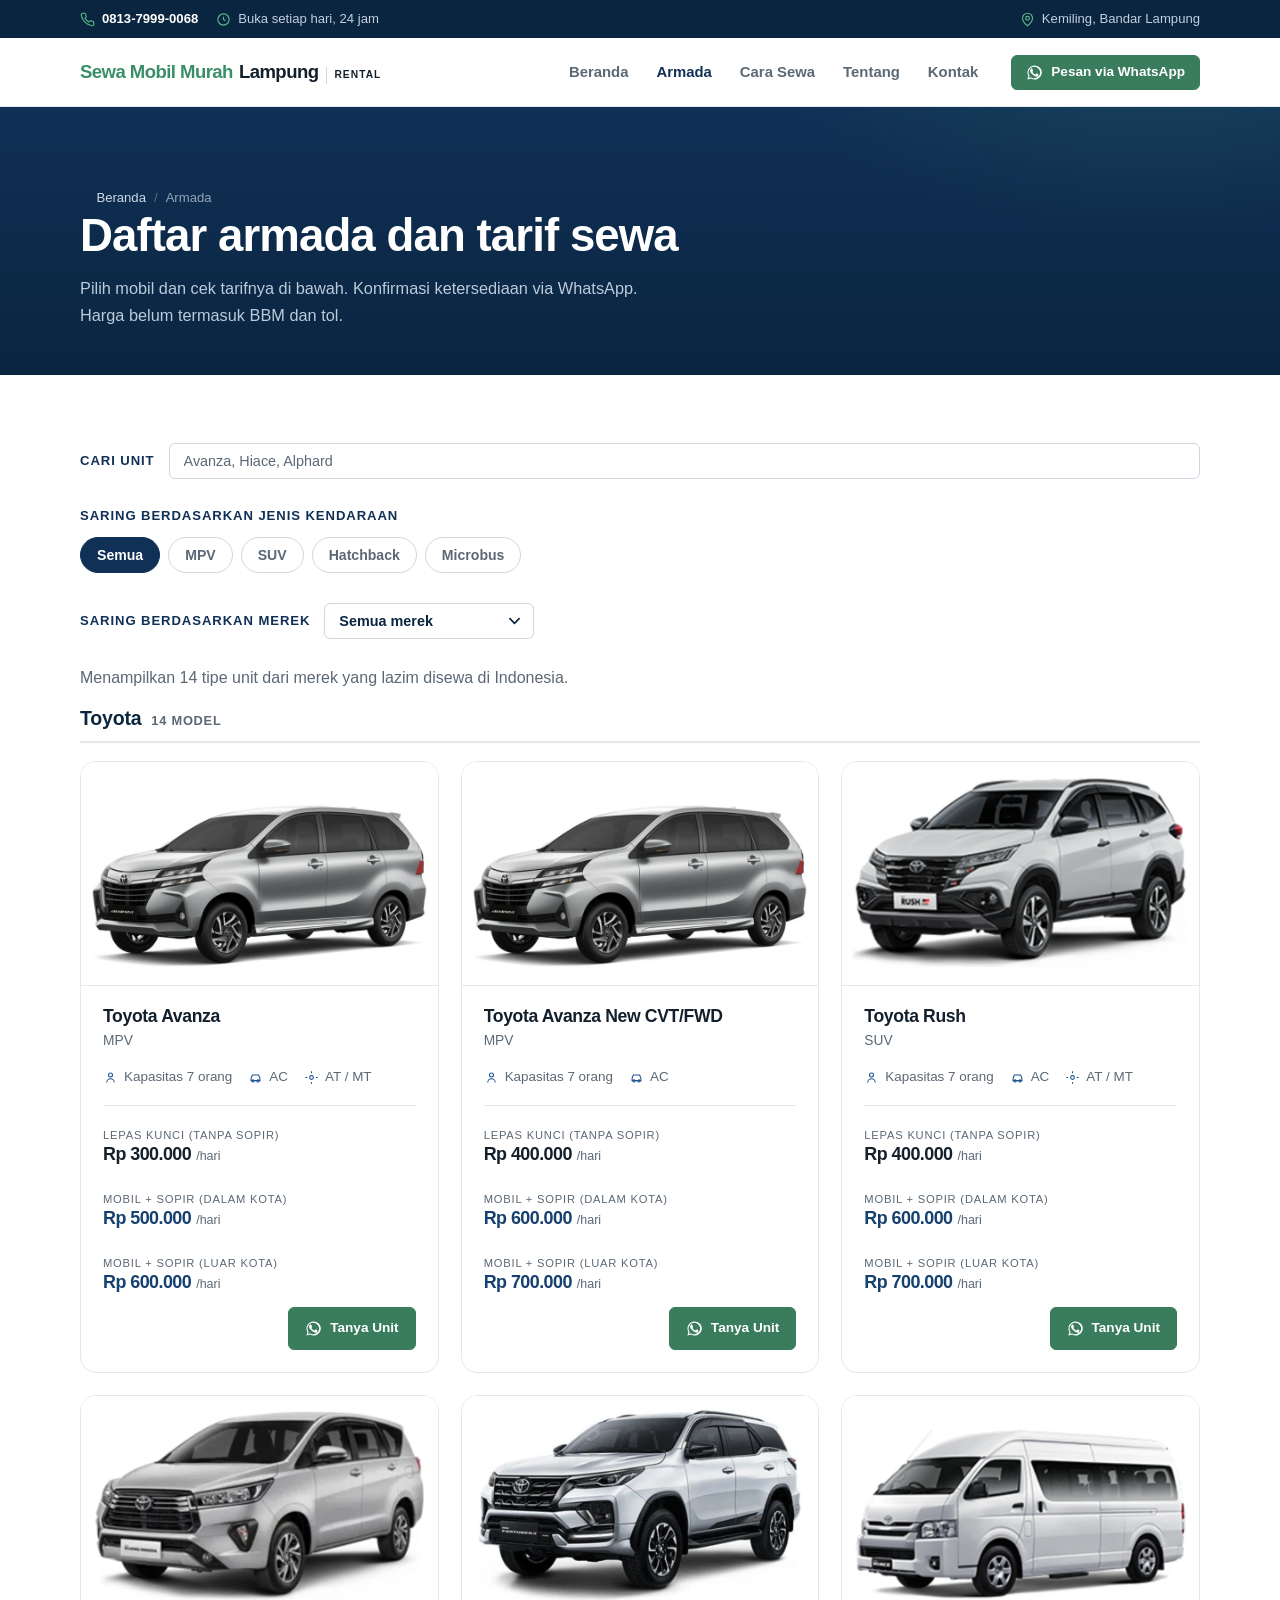
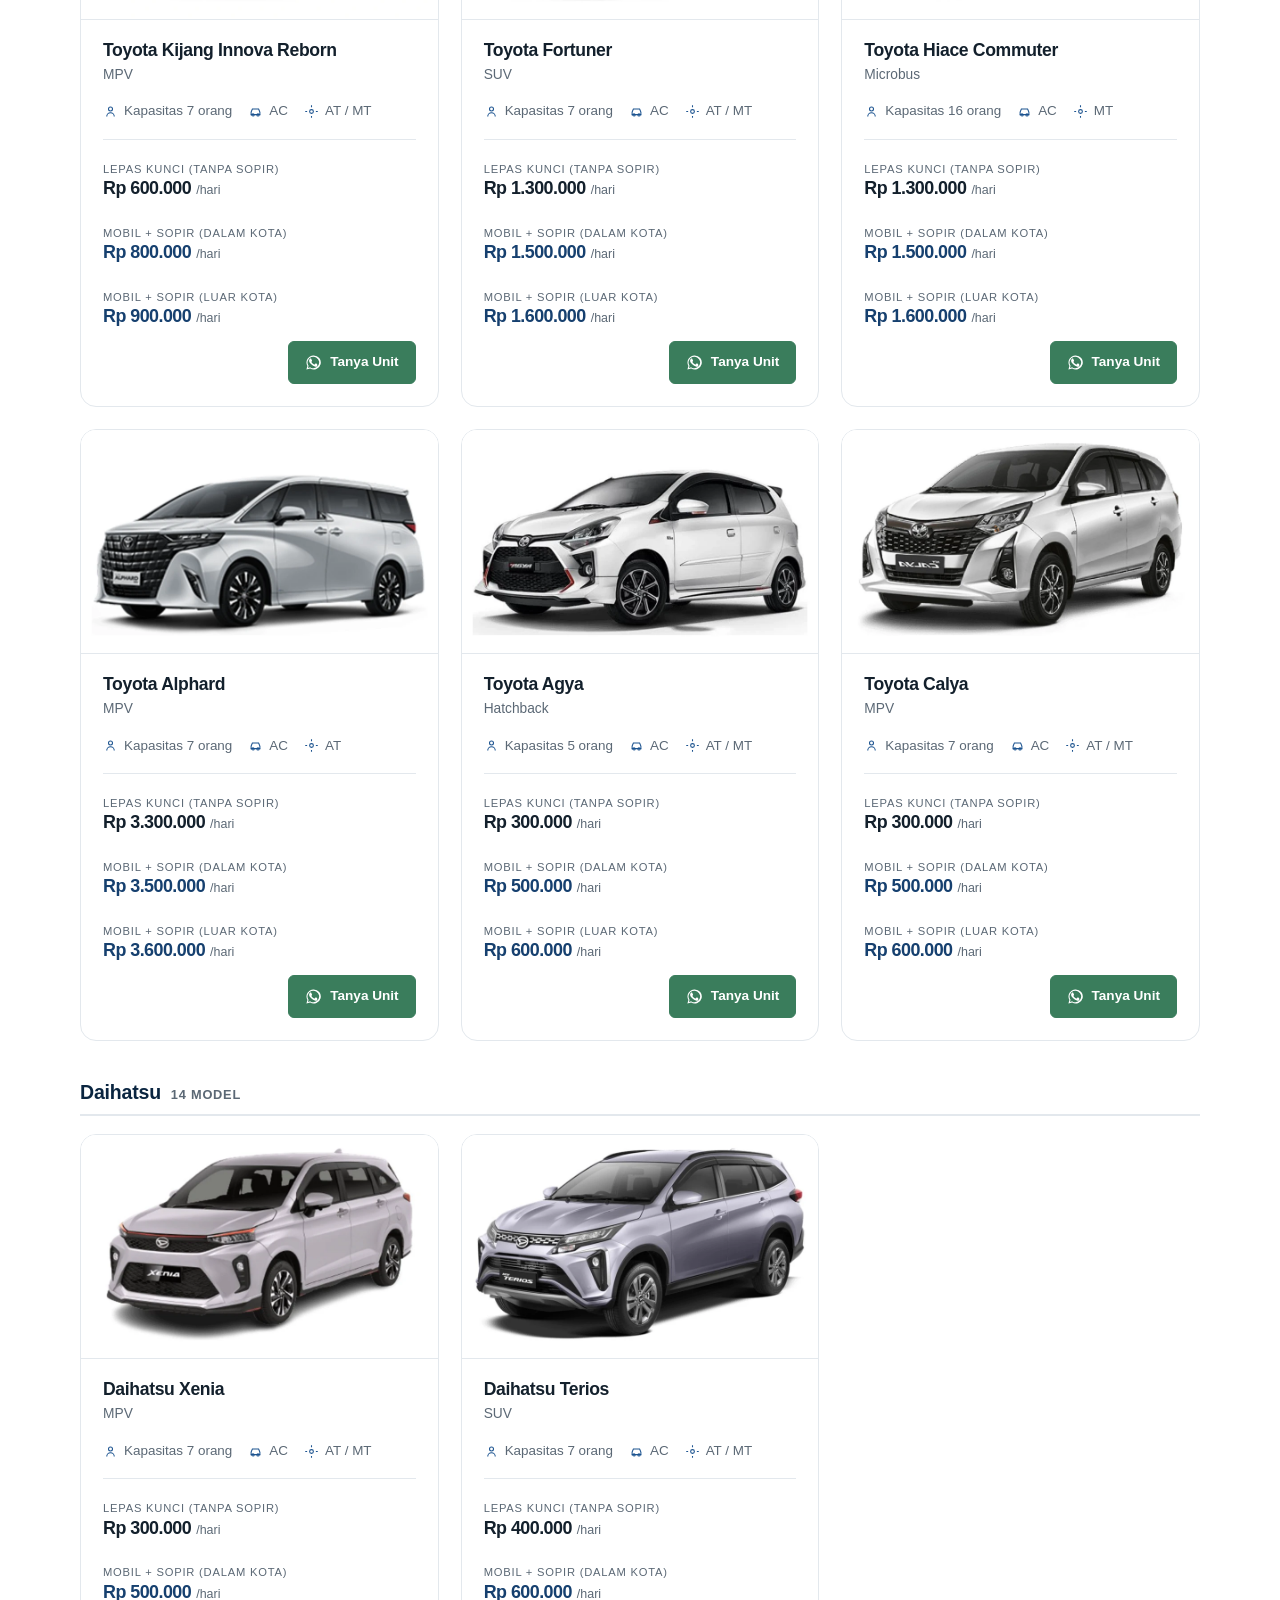
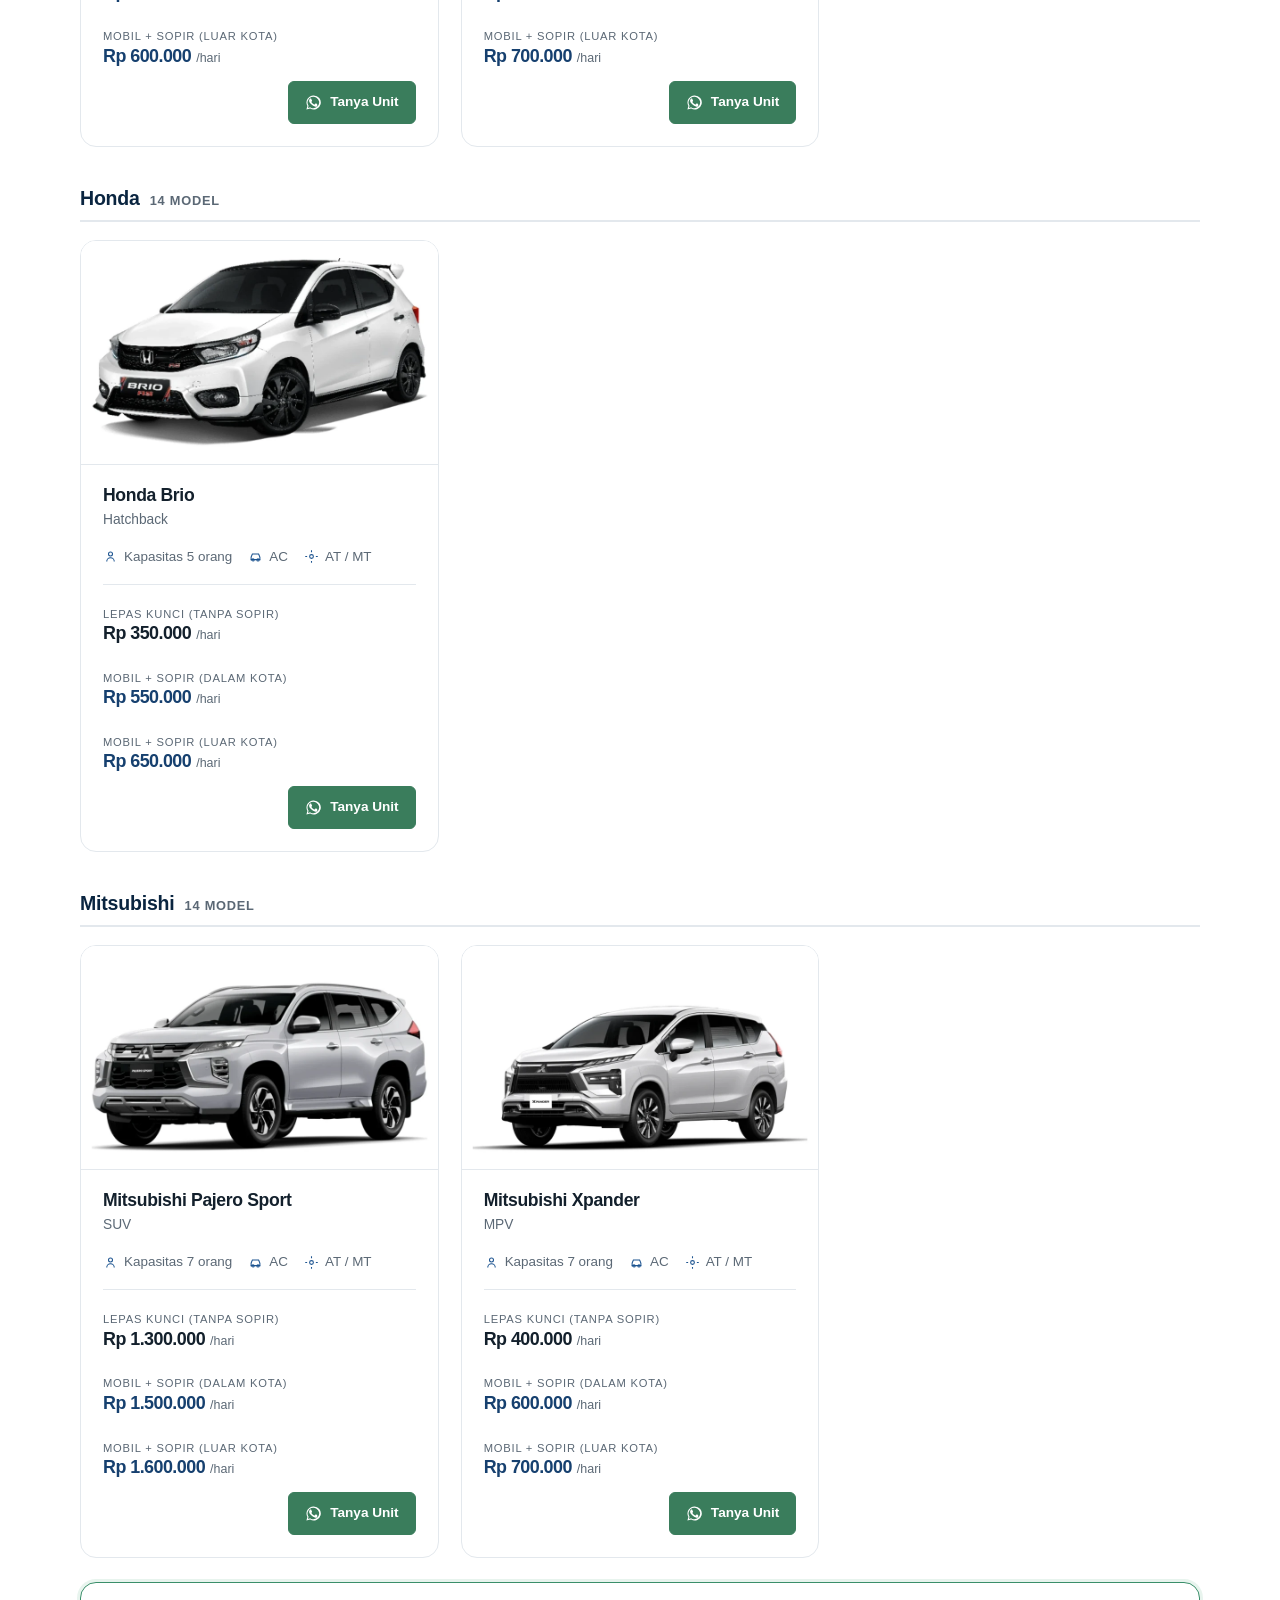
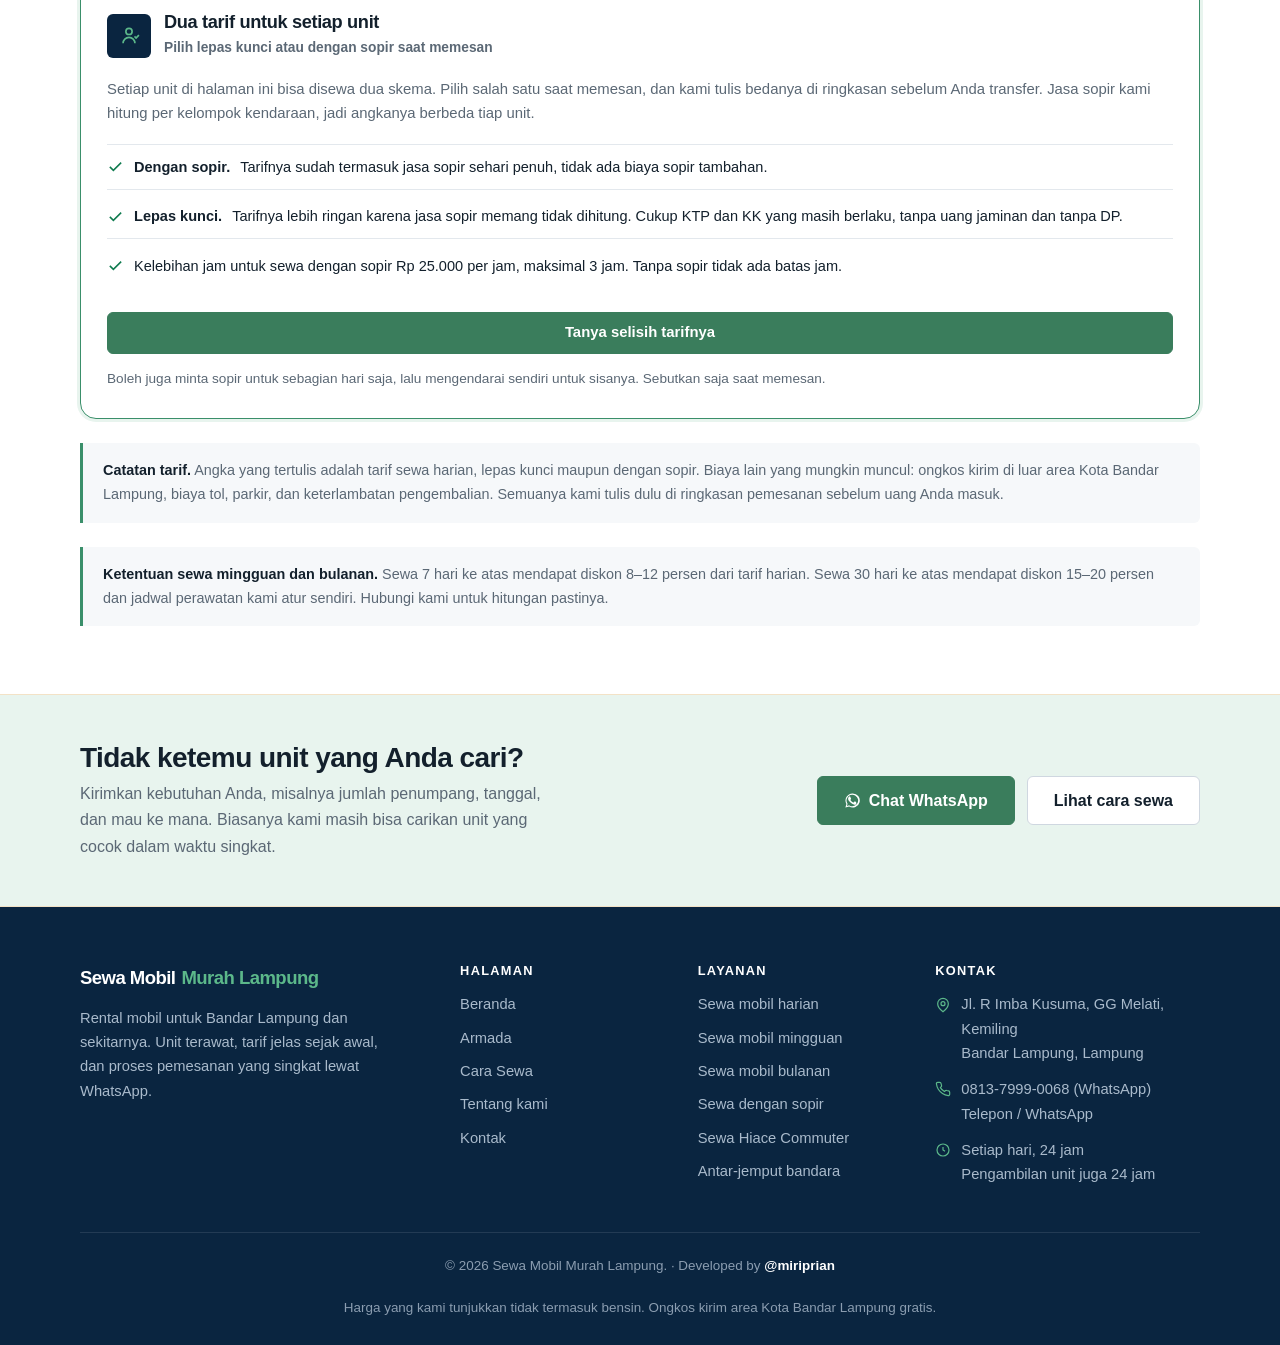
==== commit 76180af5: "Tambah Avanza New CVT/FWD ke katalog" ====
--- a/armada.html
+++ b/armada.html
@@ -4,7 +4,7 @@
 <meta charset="utf-8">
 <meta name="viewport" content="width=device-width, initial-scale=1">
 <title>Daftar Armada dan Tarif Sewa — Sewa Mobil Murah Lampung</title>
-<meta name="description" content="13 model armada sewa mobil di Bandar Lampung: MPV, SUV, hatchback, dan Hiace Commuter dari Toyota, Daihatsu, Honda, dan Mitsubishi. Dengan atau tanpa sopir.">
+<meta name="description" content="14 model armada sewa mobil di Bandar Lampung: MPV, SUV, hatchback, dan Hiace Commuter dari Toyota, Daihatsu, Honda, dan Mitsubishi. Dengan atau tanpa sopir.">
 <link rel="canonical" href="https://sewamobilmurahlampung.com/armada">
 <meta name="robots" content="index, follow">
 <meta name="theme-color" content="#0a2540">
@@ -12,7 +12,7 @@
 <meta property="og:locale" content="id_ID">
 <meta property="og:site_name" content="Sewa Mobil Murah Lampung">
 <meta property="og:title" content="Daftar Armada dan Tarif Sewa — Sewa Mobil Murah Lampung">
-<meta property="og:description" content="13 model armada. Lepas kunci mulai Rp 300.000; mobil + sopir dalam kota Rp 500.000, luar kota Rp 600.000. Belum termasuk BBM dan tol.">
+<meta property="og:description" content="14 model armada. Lepas kunci mulai Rp 300.000; mobil + sopir dalam kota Rp 500.000, luar kota Rp 600.000. Belum termasuk BBM dan tol.">
 <meta property="og:url" content="https://sewamobilmurahlampung.com/armada">
 <link rel="preload" href="/assets/css/style.css" as="style"><link rel="stylesheet" href="/assets/css/style.css?v=20261027-brand-color2">
 <script src="/assets/js/main.js?v=20261027-scroll-anim" defer></script>
@@ -107,7 +107,7 @@
       <p class="muted" data-filter-count aria-live="polite"></p>
       <div class="fleet">
       <section class="fleet-brand" data-merk-group="toyota">
-        <h2 class="fleet-brand__title">Toyota<span>8 model</span></h2>
+        <h2 class="fleet-brand__title">Toyota<span>14 model</span></h2>
         <div class="grid-3">
           <article class="car" data-kategori="mpv" data-merk="toyota">
             <div class="car__media">
@@ -133,17 +133,17 @@
               </div>
             </div>
           </article>
-          <article class="car" data-kategori="suv" data-merk="toyota">
-            <div class="car__media">
-              <img src="/assets/img/cars/official/normalized/toyota-rush-zoom.webp" width="800" height="500" alt="Toyota Rush" loading="lazy" decoding="async">
-            </div>
-            <div class="car__body">
-              <h3 class="car__name">Toyota Rush</h3>
-              <p class="car__series">SUV</p>
-              <ul class="car__spec">
-                <li><svg viewBox="0 0 24 24" aria-hidden="true"><circle cx="12" cy="8" r="3.2"/><path d="M6 20a6 6 0 0 1 12 0"/></svg> Kapasitas 7 orang</li>
-                <li><svg viewBox="0 0 24 24" aria-hidden="true"><path d="M4 17h16M5 17v-4l2-5h10l2 5v4"/><circle cx="8" cy="17.5" r="1.8"/><circle cx="16" cy="17.5" r="1.8"/></svg> AC</li>
-                <li><svg viewBox="0 0 24 24" aria-hidden="true"><circle cx="12" cy="12" r="3"/><path d="M12 2v3M12 19v3M2 12h3M19 12h3"/></svg> AT / MT</li>
+          <article class="car" data-kategori="mpv" data-merk="toyota">
+            <div class="car__media">
+              <img src="/assets/img/cars/official/normalized/toyota-avanza-zoom.webp" width="800" height="500" alt="Toyota Avanza New CVT/FWD" loading="lazy" decoding="async">
+            </div>
+            <div class="car__body">
+              <h3 class="car__name">Toyota Avanza New CVT/FWD</h3>
+              <p class="car__series">MPV</p>
+              <ul class="car__spec">
+                <li><svg viewBox="0 0 24 24" aria-hidden="true"><circle cx="12" cy="8" r="3.2"/><path d="M6 20a6 6 0 0 1 12 0"/></svg> Kapasitas 7 orang</li>
+                <li><svg viewBox="0 0 24 24" aria-hidden="true"><path d="M4 17h16M5 17v-4l2-5h10l2 5v4"/><circle cx="8" cy="17.5" r="1.8"/><circle cx="16" cy="17.5" r="1.8"/></svg> AC</li>
+                
               </ul>
               <div class="car__foot">
                 <div class="car__price">
@@ -152,6 +152,30 @@
                   <p class="car__rate car__rate--sopir"><small>Mobil + sopir (luar kota)</small><strong>Rp 700.000</strong><span>/hari</span></p>
                 </div>
                 <div class="car__actions">
+                  <a class="btn btn--sm btn--ghost car__wa" href="https://wa.me/6281379990068?text=Halo%2C%20mau%20sewa%20Toyota%20Avanza%20New%20CVT%2FFWD.%20Tolong%20cek%20ketersediaan%20dan%20harga%20terbaru." target="_blank" rel="noopener" aria-label="Tanya Unit Toyota Avanza New CVT/FWD via WhatsApp"><svg viewBox="0 0 24 24" aria-hidden="true" class="is-fill"><path d="M17.5 14.4c-.3-.2-1.8-.9-2.1-1-.3-.1-.5-.2-.7.1s-.8 1-1 1.2c-.2.2-.4.2-.7.1-1.7-.8-2.9-1.5-4-3.4-.3-.5.3-.5.9-1.6.1-.2.1-.3 0-.5l-1-2.3c-.2-.6-.5-.5-.7-.5h-.6c-.2 0-.5.1-.8.4-.3.3-1 1-1 2.5s1.1 2.9 1.2 3.1c.1.2 2.1 3.2 5.1 4.5 2 1 2.8 1.1 3.8 1 .6 0 1.2-.5 1.4-1 .2-.5.2-1 .1-1-.1-.1-.3-.2-.6-.3z"/><path d="M12 2a10 10 0 0 0-8.6 15L2 22l5.2-1.4A10 10 0 1 0 12 2zm0 18.2a8.2 8.2 0 0 1-4.4-1.2l-.3-.2-3.1.8.8-3-.2-.3A8.2 8.2 0 1 1 12 20.2z"/></svg><span>Tanya Unit</span></a>
+                </div>
+              </div>
+            </div>
+          </article>
+          <article class="car" data-kategori="suv" data-merk="toyota">
+            <div class="car__media">
+              <img src="/assets/img/cars/official/normalized/toyota-rush-zoom.webp" width="800" height="500" alt="Toyota Rush" loading="lazy" decoding="async">
+            </div>
+            <div class="car__body">
+              <h3 class="car__name">Toyota Rush</h3>
+              <p class="car__series">SUV</p>
+              <ul class="car__spec">
+                <li><svg viewBox="0 0 24 24" aria-hidden="true"><circle cx="12" cy="8" r="3.2"/><path d="M6 20a6 6 0 0 1 12 0"/></svg> Kapasitas 7 orang</li>
+                <li><svg viewBox="0 0 24 24" aria-hidden="true"><path d="M4 17h16M5 17v-4l2-5h10l2 5v4"/><circle cx="8" cy="17.5" r="1.8"/><circle cx="16" cy="17.5" r="1.8"/></svg> AC</li>
+                <li><svg viewBox="0 0 24 24" aria-hidden="true"><circle cx="12" cy="12" r="3"/><path d="M12 2v3M12 19v3M2 12h3M19 12h3"/></svg> AT / MT</li>
+              </ul>
+              <div class="car__foot">
+                <div class="car__price">
+                  <p class="car__rate"><small>Lepas Kunci (Tanpa Sopir)</small><strong>Rp 400.000</strong><span>/hari</span></p>
+                  <p class="car__rate car__rate--sopir"><small>Mobil + sopir (dalam kota)</small><strong>Rp 600.000</strong><span>/hari</span></p>
+                  <p class="car__rate car__rate--sopir"><small>Mobil + sopir (luar kota)</small><strong>Rp 700.000</strong><span>/hari</span></p>
+                </div>
+                <div class="car__actions">
                   <a class="btn btn--sm btn--ghost car__wa" href="https://wa.me/6281379990068?text=Halo%2C%20mau%20sewa%20Toyota%20Rush.%20Tolong%20cek%20ketersediaan%20dan%20harga%20terbaru." target="_blank" rel="noopener" aria-label="Tanya Unit Toyota Rush via WhatsApp"><svg viewBox="0 0 24 24" aria-hidden="true" class="is-fill"><path d="M17.5 14.4c-.3-.2-1.8-.9-2.1-1-.3-.1-.5-.2-.7.1s-.8 1-1 1.2c-.2.2-.4.2-.7.1-1.7-.8-2.9-1.5-4-3.4-.3-.5.3-.5.9-1.6.1-.2.1-.3 0-.5l-1-2.3c-.2-.6-.5-.5-.7-.5h-.6c-.2 0-.5.1-.8.4-.3.3-1 1-1 2.5s1.1 2.9 1.2 3.1c.1.2 2.1 3.2 5.1 4.5 2 1 2.8 1.1 3.8 1 .6 0 1.2-.5 1.4-1 .2-.5.2-1 .1-1-.1-.1-.3-.2-.6-.3z"/><path d="M12 2a10 10 0 0 0-8.6 15L2 22l5.2-1.4A10 10 0 1 0 12 2zm0 18.2a8.2 8.2 0 0 1-4.4-1.2l-.3-.2-3.1.8.8-3-.2-.3A8.2 8.2 0 1 1 12 20.2z"/></svg><span>Tanya Unit</span></a>
                 </div>
               </div>
@@ -304,7 +328,7 @@
         </div>
       </section>
       <section class="fleet-brand" data-merk-group="daihatsu">
-        <h2 class="fleet-brand__title">Daihatsu<span>2 model</span></h2>
+        <h2 class="fleet-brand__title">Daihatsu<span>14 model</span></h2>
         <div class="grid-3">
           <article class="car" data-kategori="mpv" data-merk="daihatsu">
             <div class="car__media">
@@ -357,7 +381,7 @@
         </div>
       </section>
       <section class="fleet-brand" data-merk-group="honda">
-        <h2 class="fleet-brand__title">Honda<span>1 model</span></h2>
+        <h2 class="fleet-brand__title">Honda<span>14 model</span></h2>
         <div class="grid-3">
           <article class="car" data-kategori="hatch" data-merk="honda">
             <div class="car__media">
@@ -386,7 +410,7 @@
         </div>
       </section>
       <section class="fleet-brand" data-merk-group="mitsubishi">
-        <h2 class="fleet-brand__title">Mitsubishi<span>2 model</span></h2>
+        <h2 class="fleet-brand__title">Mitsubishi<span>14 model</span></h2>
         <div class="grid-3">
           <article class="car" data-kategori="suv" data-merk="mitsubishi">
             <div class="car__media">
@@ -439,7 +463,7 @@
         </div>
       </section>
       </div>
-      <p class="empty u-mt" data-filter-empty hidden>Belum ada unit yang cocok. Hubungi WhatsApp untuk mengecek ketersediaan 13 model armada kami.</p>
+      <p class="empty u-mt" data-filter-empty hidden>Belum ada unit yang cocok. Hubungi WhatsApp untuk mengecek ketersediaan 14 model armada kami.</p>
 
       <div class="choice choice--highlight u-mt">
         <div class="choice__head">
